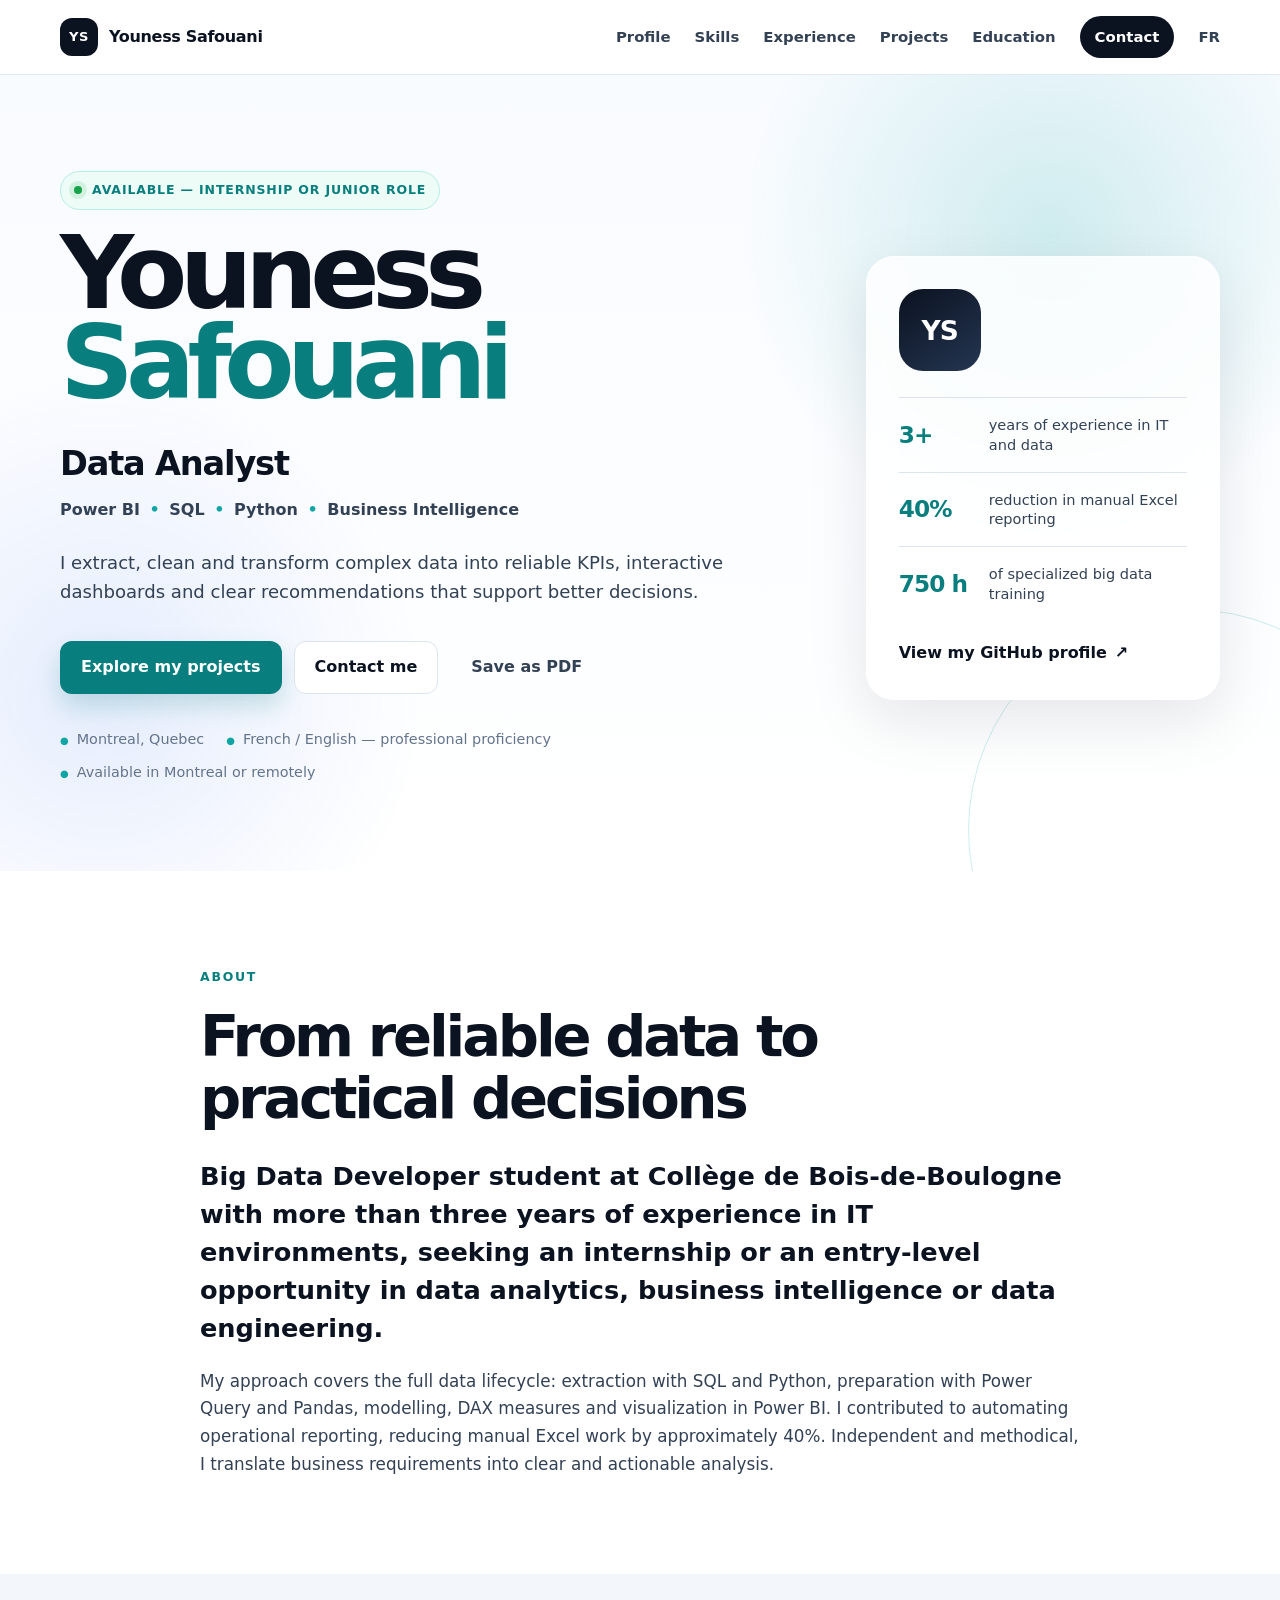
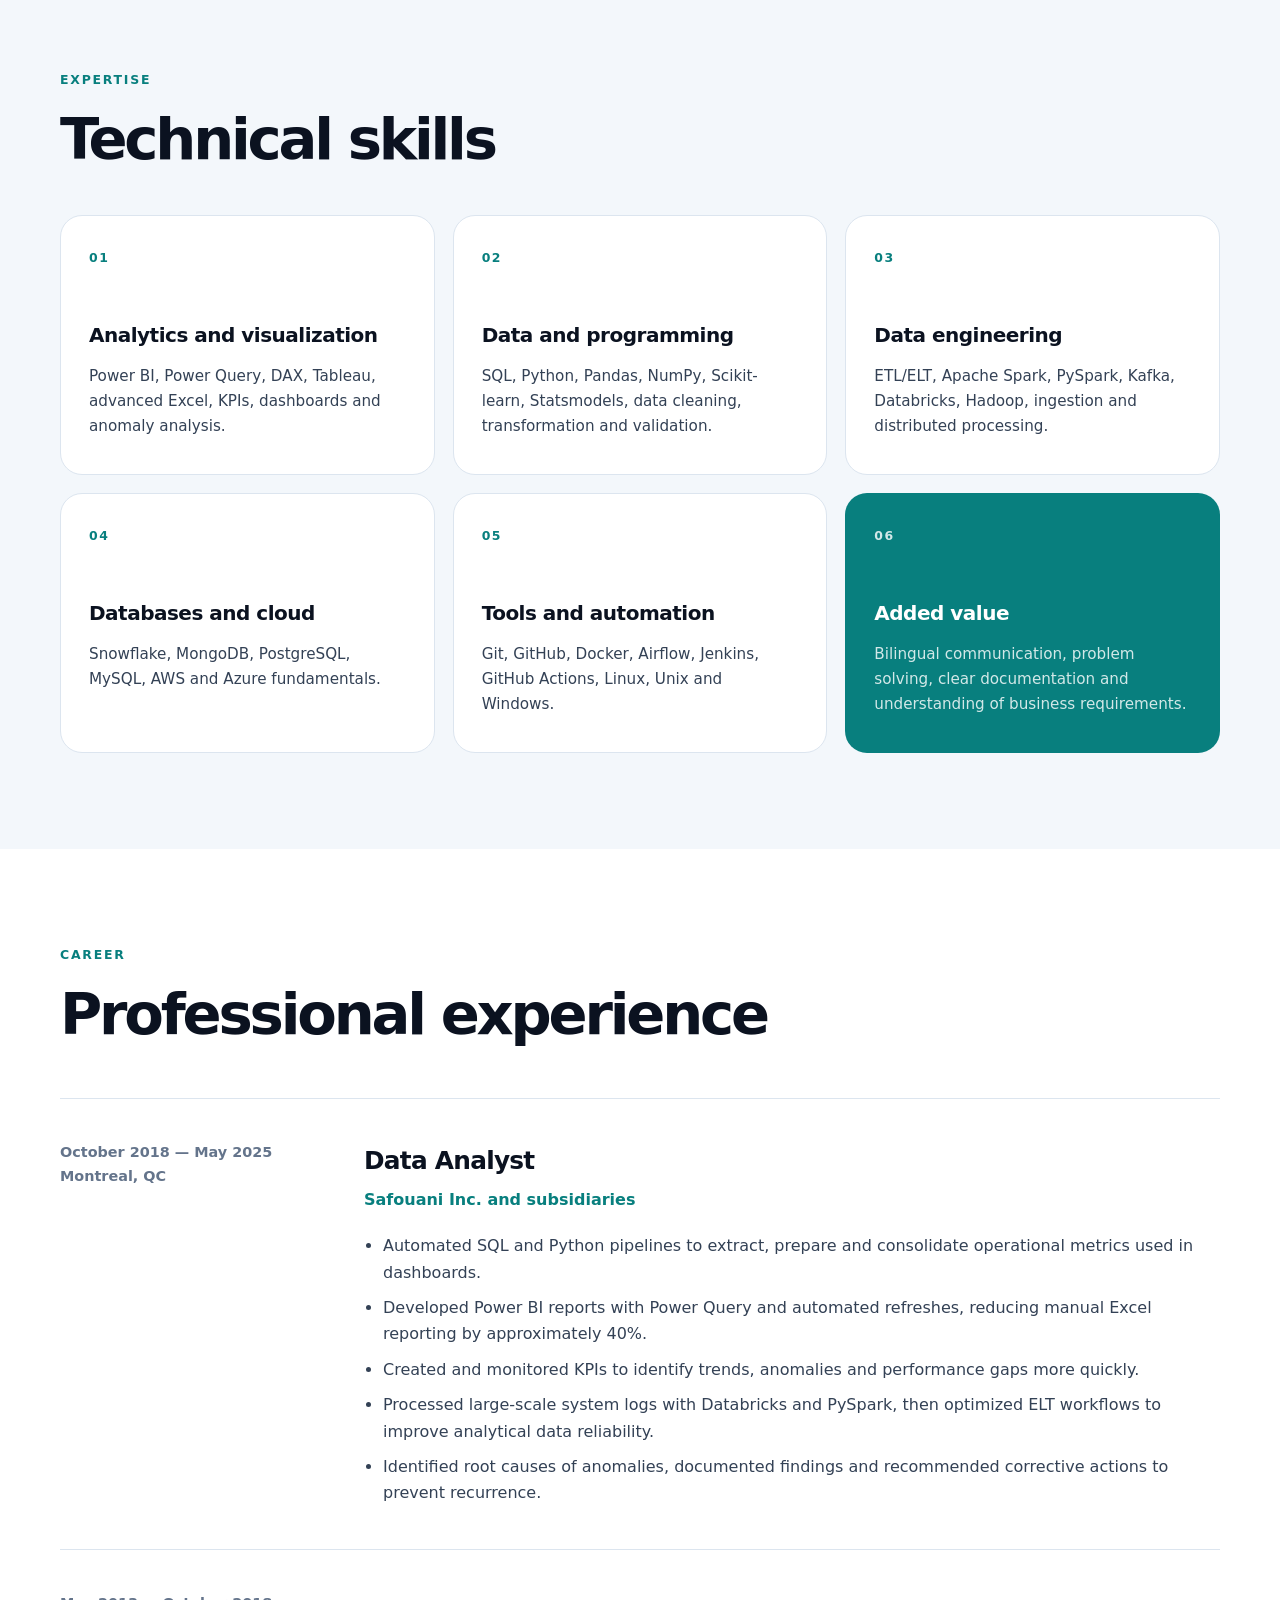
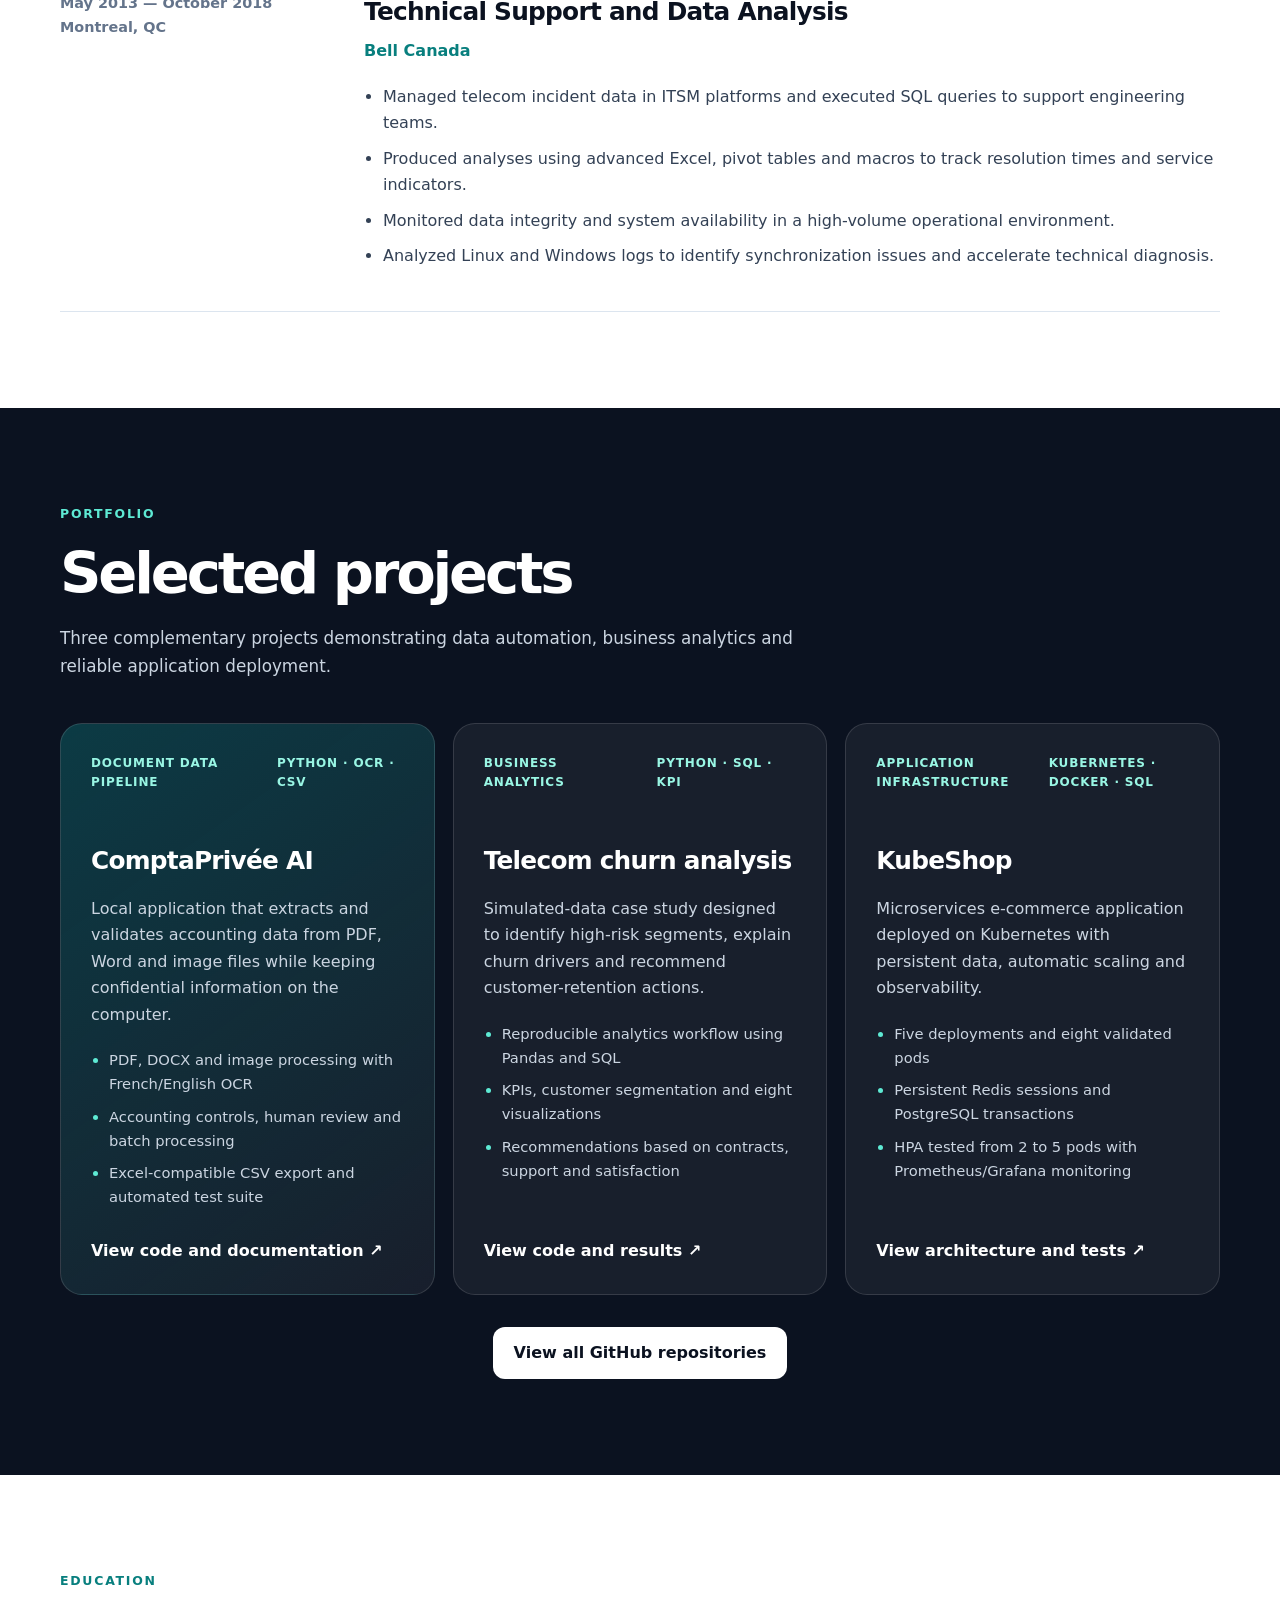
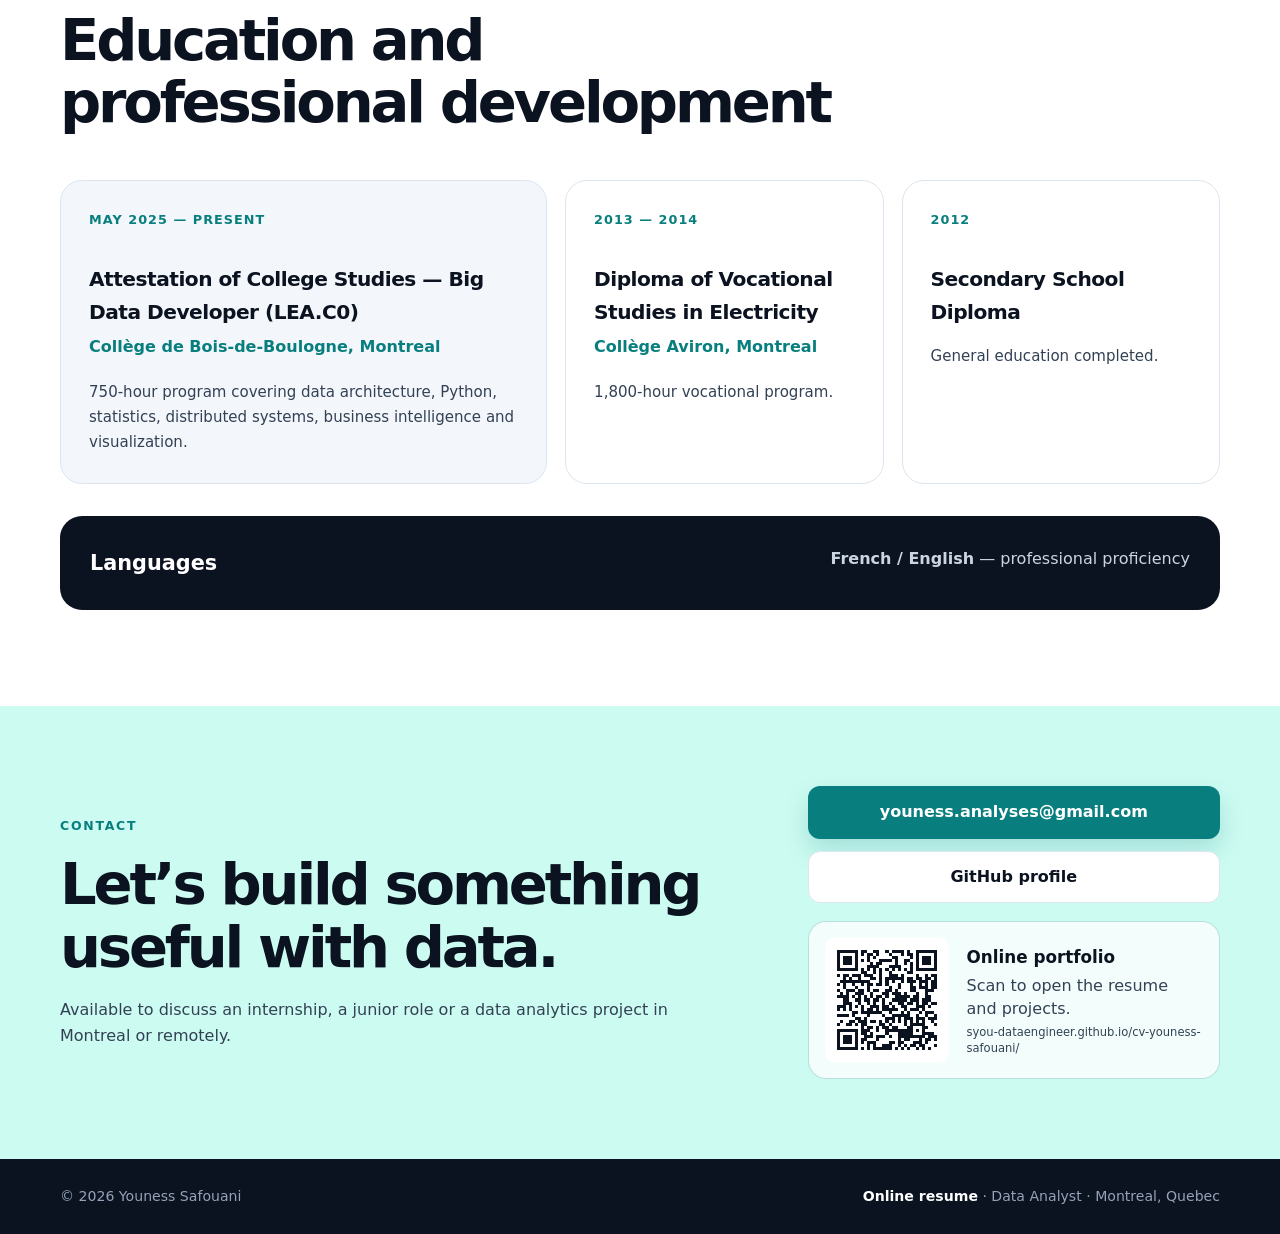
==== en.html @ f4737273 "Créer la version anglaise du CV" ====
<!doctype html>
<html lang="en-CA">
<head>
  <meta charset="utf-8">
  <meta name="viewport" content="width=device-width, initial-scale=1">
  <meta name="description" content="Professional resume of Youness Safouani, a Montreal-based data analyst specializing in Power BI, SQL, Python and data engineering.">
  <meta name="author" content="Youness Safouani">
  <meta name="theme-color" content="#0b1220">
  <meta property="og:title" content="Youness Safouani | Data Analyst">
  <meta property="og:description" content="Power BI, SQL, Python, data visualization and data engineering.">
  <meta property="og:type" content="website">
  <meta property="og:url" content="https://syou-dataengineer.github.io/cv-youness-safouani/en.html">
  <meta property="og:locale" content="en_CA">
  <meta property="og:locale:alternate" content="fr_CA">
  <link rel="canonical" href="https://syou-dataengineer.github.io/cv-youness-safouani/en.html">
  <link rel="alternate" hreflang="fr-CA" href="https://syou-dataengineer.github.io/cv-youness-safouani/">
  <link rel="alternate" hreflang="en-CA" href="https://syou-dataengineer.github.io/cv-youness-safouani/en.html">
  <link rel="alternate" hreflang="x-default" href="https://syou-dataengineer.github.io/cv-youness-safouani/">
  <link rel="icon" href="favicon.svg" type="image/svg+xml">
  <title>Youness Safouani | Data Analyst</title>
  <link rel="stylesheet" href="styles.css">
  <script type="application/ld+json">
  {
    "@context": "https://schema.org",
    "@type": "Person",
    "name": "Youness Safouani",
    "jobTitle": "Data Analyst",
    "email": "mailto:youness.analyses@gmail.com",
    "address": {
      "@type": "PostalAddress",
      "addressLocality": "Montreal",
      "addressRegion": "QC",
      "addressCountry": "CA"
    },
    "sameAs": ["https://github.com/SYou-dataengineer"]
  }
  </script>
</head>
<body>
  <a class="skip-link" href="#content">Skip to content</a>

  <header class="site-header">
    <nav class="nav container" aria-label="Main navigation">
      <a class="brand" href="#home" aria-label="Home">
        <span class="brand-mark">YS</span>
        <span>Youness Safouani</span>
      </a>
      <button class="menu-button" type="button" aria-expanded="false" aria-controls="menu">
        <span class="sr-only">Open menu</span>
        <span></span><span></span><span></span>
      </button>
      <div class="nav-links" id="menu">
        <a href="#profile">Profile</a>
        <a href="#skills">Skills</a>
        <a href="#experience">Experience</a>
        <a href="#projects">Projects</a>
        <a href="#education">Education</a>
        <a class="nav-cta" href="#contact">Contact</a>
        <a class="language-switch" href="index.html" lang="fr" hreflang="fr-CA" aria-label="Voir la version française">FR</a>
      </div>
    </nav>
  </header>

  <main id="content">
    <section class="hero" id="home">
      <div class="container hero-grid">
        <div class="hero-copy">
          <p class="eyebrow"><span class="status-dot"></span> Available — internship or junior role</p>
          <h1>Youness<br><span>Safouani</span></h1>
          <p class="hero-role">Data Analyst</p>
          <p class="hero-tools">Power BI <span>•</span> SQL <span>•</span> Python <span>•</span> Business Intelligence</p>
          <p class="hero-summary">
            I extract, clean and transform complex data into reliable KPIs,
            interactive dashboards and clear recommendations that support better decisions.
          </p>
          <div class="hero-actions">
            <a class="button button-primary" href="#projects">Explore my projects</a>
            <a class="button button-secondary" href="mailto:youness.analyses@gmail.com">Contact me</a>
            <button class="button button-ghost print-button" type="button">Save as PDF</button>
          </div>
          <div class="quick-info" aria-label="Key information">
            <span>Montreal, Quebec</span>
            <span>French / English — professional proficiency</span>
            <span>Available in Montreal or remotely</span>
          </div>
        </div>

        <aside class="hero-card" aria-label="Professional summary">
          <div class="initials" aria-hidden="true">YS</div>
          <div class="metric">
            <strong>3+</strong>
            <span>years of experience in IT and data</span>
          </div>
          <div class="metric">
            <strong>40%</strong>
            <span>reduction in manual Excel reporting</span>
          </div>
          <div class="metric">
            <strong>750 h</strong>
            <span>of specialized big data training</span>
          </div>
          <a class="github-link" href="https://github.com/SYou-dataengineer" target="_blank" rel="noopener">
            View my GitHub profile <span aria-hidden="true">↗</span>
          </a>
        </aside>
      </div>
    </section>

    <section class="section" id="profile">
      <div class="container narrow">
        <p class="section-kicker">About</p>
        <h2>From reliable data to practical decisions</h2>
        <p class="lead">
          Big Data Developer student at Collège de Bois-de-Boulogne with more than
          three years of experience in IT environments, seeking an internship or an
          entry-level opportunity in data analytics, business intelligence or data engineering.
        </p>
        <p>
          My approach covers the full data lifecycle: extraction with SQL and Python,
          preparation with Power Query and Pandas, modelling, DAX measures and visualization
          in Power BI. I contributed to automating operational reporting, reducing manual
          Excel work by approximately 40%. Independent and methodical, I translate business
          requirements into clear and actionable analysis.
        </p>
      </div>
    </section>

    <section class="section section-tinted" id="skills">
      <div class="container">
        <p class="section-kicker">Expertise</p>
        <h2>Technical skills</h2>
        <div class="skills-grid">
          <article class="skill-card">
            <span class="card-number">01</span>
            <h3>Analytics and visualization</h3>
            <p>Power BI, Power Query, DAX, Tableau, advanced Excel, KPIs, dashboards and anomaly analysis.</p>
          </article>
          <article class="skill-card">
            <span class="card-number">02</span>
            <h3>Data and programming</h3>
            <p>SQL, Python, Pandas, NumPy, Scikit-learn, Statsmodels, data cleaning, transformation and validation.</p>
          </article>
          <article class="skill-card">
            <span class="card-number">03</span>
            <h3>Data engineering</h3>
            <p>ETL/ELT, Apache Spark, PySpark, Kafka, Databricks, Hadoop, ingestion and distributed processing.</p>
          </article>
          <article class="skill-card">
            <span class="card-number">04</span>
            <h3>Databases and cloud</h3>
            <p>Snowflake, MongoDB, PostgreSQL, MySQL, AWS and Azure fundamentals.</p>
          </article>
          <article class="skill-card">
            <span class="card-number">05</span>
            <h3>Tools and automation</h3>
            <p>Git, GitHub, Docker, Airflow, Jenkins, GitHub Actions, Linux, Unix and Windows.</p>
          </article>
          <article class="skill-card accent-card">
            <span class="card-number">06</span>
            <h3>Added value</h3>
            <p>Bilingual communication, problem solving, clear documentation and understanding of business requirements.</p>
          </article>
        </div>
      </div>
    </section>

    <section class="section" id="experience">
      <div class="container">
        <p class="section-kicker">Career</p>
        <h2>Professional experience</h2>
        <div class="timeline">
          <article class="timeline-item">
            <div class="timeline-meta">
              <span>October 2018 — May 2025</span>
              <span>Montreal, QC</span>
            </div>
            <div class="timeline-content">
              <h3>Data Analyst</h3>
              <p class="organization">Safouani Inc. and subsidiaries</p>
              <ul>
                <li>Automated SQL and Python pipelines to extract, prepare and consolidate operational metrics used in dashboards.</li>
                <li>Developed Power BI reports with Power Query and automated refreshes, reducing manual Excel reporting by approximately 40%.</li>
                <li>Created and monitored KPIs to identify trends, anomalies and performance gaps more quickly.</li>
                <li>Processed large-scale system logs with Databricks and PySpark, then optimized ELT workflows to improve analytical data reliability.</li>
                <li>Identified root causes of anomalies, documented findings and recommended corrective actions to prevent recurrence.</li>
              </ul>
            </div>
          </article>

          <article class="timeline-item">
            <div class="timeline-meta">
              <span>May 2013 — October 2018</span>
              <span>Montreal, QC</span>
            </div>
            <div class="timeline-content">
              <h3>Technical Support and Data Analysis</h3>
              <p class="organization">Bell Canada</p>
              <ul>
                <li>Managed telecom incident data in ITSM platforms and executed SQL queries to support engineering teams.</li>
                <li>Produced analyses using advanced Excel, pivot tables and macros to track resolution times and service indicators.</li>
                <li>Monitored data integrity and system availability in a high-volume operational environment.</li>
                <li>Analyzed Linux and Windows logs to identify synchronization issues and accelerate technical diagnosis.</li>
              </ul>
            </div>
          </article>
        </div>
      </div>
    </section>

    <section class="section section-dark" id="projects">
      <div class="container">
        <p class="section-kicker">Portfolio</p>
        <h2>Selected projects</h2>
        <p class="section-intro">
          Three complementary projects demonstrating data automation,
          business analytics and reliable application deployment.
        </p>
        <div class="projects-grid">
          <article class="project-card featured">
            <div class="project-topline">
              <span>Document data pipeline</span>
              <span>Python · OCR · CSV</span>
            </div>
            <h3>ComptaPrivée AI</h3>
            <p>
              Local application that extracts and validates accounting data from
              PDF, Word and image files while keeping confidential information on the computer.
            </p>
            <ul class="project-highlights">
              <li>PDF, DOCX and image processing with French/English OCR</li>
              <li>Accounting controls, human review and batch processing</li>
              <li>Excel-compatible CSV export and automated test suite</li>
            </ul>
            <a href="https://github.com/SYou-dataengineer/comptaprivee-ai" target="_blank" rel="noopener"
               aria-label="View ComptaPrivée AI on GitHub">
              View code and documentation <span aria-hidden="true">↗</span>
            </a>
          </article>

          <article class="project-card">
            <div class="project-topline">
              <span>Business analytics</span>
              <span>Python · SQL · KPI</span>
            </div>
            <h3>Telecom churn analysis</h3>
            <p>
              Simulated-data case study designed to identify high-risk segments,
              explain churn drivers and recommend customer-retention actions.
            </p>
            <ul class="project-highlights">
              <li>Reproducible analytics workflow using Pandas and SQL</li>
              <li>KPIs, customer segmentation and eight visualizations</li>
              <li>Recommendations based on contracts, support and satisfaction</li>
            </ul>
            <a href="https://github.com/SYou-dataengineer/telecom-churn-analysis" target="_blank" rel="noopener"
               aria-label="View the telecom churn analysis on GitHub">
              View code and results <span aria-hidden="true">↗</span>
            </a>
          </article>

          <article class="project-card">
            <div class="project-topline">
              <span>Application infrastructure</span>
              <span>Kubernetes · Docker · SQL</span>
            </div>
            <h3>KubeShop</h3>
            <p>
              Microservices e-commerce application deployed on Kubernetes
              with persistent data, automatic scaling and observability.
            </p>
            <ul class="project-highlights">
              <li>Five deployments and eight validated pods</li>
              <li>Persistent Redis sessions and PostgreSQL transactions</li>
              <li>HPA tested from 2 to 5 pods with Prometheus/Grafana monitoring</li>
            </ul>
            <a href="https://github.com/SYou-dataengineer/kubeshop" target="_blank" rel="noopener"
               aria-label="View KubeShop on GitHub">
              View architecture and tests <span aria-hidden="true">↗</span>
            </a>
          </article>
        </div>
        <div class="section-action">
          <a class="button button-light" href="https://github.com/SYou-dataengineer?tab=repositories" target="_blank" rel="noopener">
            View all GitHub repositories
          </a>
        </div>
      </div>
    </section>

    <section class="section" id="education">
      <div class="container">
        <p class="section-kicker">Education</p>
        <h2>Education and professional development</h2>
        <div class="education-grid">
          <article class="education-card primary-education">
            <p class="education-date">May 2025 — Present</p>
            <h3>Attestation of College Studies — Big Data Developer (LEA.C0)</h3>
            <p class="organization">Collège de Bois-de-Boulogne, Montreal</p>
            <p>750-hour program covering data architecture, Python, statistics, distributed systems, business intelligence and visualization.</p>
          </article>
          <article class="education-card">
            <p class="education-date">2013 — 2014</p>
            <h3>Diploma of Vocational Studies in Electricity</h3>
            <p class="organization">Collège Aviron, Montreal</p>
            <p>1,800-hour vocational program.</p>
          </article>
          <article class="education-card">
            <p class="education-date">2012</p>
            <h3>Secondary School Diploma</h3>
            <p>General education completed.</p>
          </article>
        </div>

        <div class="languages">
          <h3>Languages</h3>
          <div>
            <span><strong>French / English</strong> — professional proficiency</span>
          </div>
        </div>
      </div>
    </section>

    <section class="contact-section" id="contact">
      <div class="container contact-inner">
        <div>
          <p class="section-kicker">Contact</p>
          <h2>Let’s build something useful with data.</h2>
          <p>Available to discuss an internship, a junior role or a data analytics project in Montreal or remotely.</p>
        </div>
        <div class="contact-panel">
          <div class="contact-actions">
            <a class="button button-primary" href="mailto:youness.analyses@gmail.com">youness.analyses@gmail.com</a>
            <a class="button button-secondary" href="https://github.com/SYou-dataengineer" target="_blank" rel="noopener">GitHub profile</a>
          </div>
          <a class="qr-card" href="https://syou-dataengineer.github.io/cv-youness-safouani/" aria-label="Open Youness Safouani’s online portfolio">
            <img class="qr-image" src="qr-portfolio.svg" alt="QR code linking to Youness Safouani’s online portfolio" width="124" height="124">
            <span class="qr-copy">
              <strong>Online portfolio</strong>
              <span>Scan to open the resume and projects.</span>
              <small>syou-dataengineer.github.io/cv-youness-safouani/</small>
            </span>
          </a>
        </div>
      </div>
    </section>
  </main>

  <footer>
    <div class="container footer-inner">
      <p>© <span id="year">2026</span> Youness Safouani</p>
      <p><a class="footer-link" href="https://syou-dataengineer.github.io/cv-youness-safouani/en.html">Online resume</a> · Data Analyst · Montreal, Quebec</p>
    </div>
  </footer>

  <script src="script.js"></script>
</body>
</html>
---- styles.css ----
:root {
  --ink: #0b1220;
  --ink-soft: #334155;
  --muted: #64748b;
  --line: #dce5ef;
  --paper: #ffffff;
  --surface: #f3f7fb;
  --accent: #0ea5a4;
  --accent-dark: #087f7e;
  --accent-soft: #ccfbf1;
  --blue: #2563eb;
  --radius: 22px;
  --shadow: 0 20px 60px rgba(15, 23, 42, .10);
  --container: 1160px;
}

* {
  box-sizing: border-box;
}

html {
  scroll-behavior: smooth;
  scroll-padding-top: 92px;
}

body {
  margin: 0;
  background: var(--paper);
  color: var(--ink);
  font-family: Inter, ui-sans-serif, system-ui, -apple-system, BlinkMacSystemFont, "Segoe UI", sans-serif;
  line-height: 1.65;
  -webkit-font-smoothing: antialiased;
}

a {
  color: inherit;
}

button,
a {
  -webkit-tap-highlight-color: transparent;
}

button {
  font: inherit;
}

.container {
  width: min(calc(100% - 40px), var(--container));
  margin-inline: auto;
}

.narrow {
  max-width: 880px;
}

.skip-link {
  position: fixed;
  z-index: 100;
  top: 10px;
  left: 10px;
  padding: 10px 16px;
  transform: translateY(-150%);
  border-radius: 8px;
  background: var(--ink);
  color: white;
}

.skip-link:focus {
  transform: translateY(0);
}

.sr-only {
  position: absolute;
  width: 1px;
  height: 1px;
  overflow: hidden;
  clip: rect(0, 0, 0, 0);
  white-space: nowrap;
}

.site-header {
  position: sticky;
  z-index: 50;
  top: 0;
  border-bottom: 1px solid rgba(220, 229, 239, .85);
  background: rgba(255, 255, 255, .92);
  backdrop-filter: blur(14px);
}

.nav {
  min-height: 74px;
  display: flex;
  align-items: center;
  justify-content: space-between;
  gap: 24px;
}

.brand {
  display: inline-flex;
  align-items: center;
  gap: 11px;
  color: var(--ink);
  font-weight: 800;
  text-decoration: none;
  letter-spacing: -.02em;
}

.brand-mark {
  display: grid;
  width: 38px;
  height: 38px;
  place-items: center;
  border-radius: 12px;
  background: var(--ink);
  color: white;
  font-size: .82rem;
  letter-spacing: .04em;
}

.nav-links {
  display: flex;
  align-items: center;
  gap: 24px;
}

.nav-links a {
  color: var(--ink-soft);
  font-size: .93rem;
  font-weight: 650;
  text-decoration: none;
}

.nav-links a:hover,
.nav-links a:focus-visible {
  color: var(--accent-dark);
}

.nav-links .nav-cta {
  padding: 9px 15px;
  border-radius: 999px;
  background: var(--ink);
  color: white;
}

.menu-button {
  display: none;
  width: 44px;
  height: 44px;
  padding: 9px;
  border: 0;
  border-radius: 10px;
  background: var(--surface);
}

.menu-button span:not(.sr-only) {
  display: block;
  width: 22px;
  height: 2px;
  margin: 5px auto;
  background: var(--ink);
}

.hero {
  position: relative;
  overflow: hidden;
  padding: 96px 0 86px;
  background:
    radial-gradient(circle at 82% 20%, rgba(14, 165, 164, .18), transparent 25%),
    radial-gradient(circle at 8% 78%, rgba(37, 99, 235, .11), transparent 24%),
    linear-gradient(180deg, #f8fbff 0%, #ffffff 100%);
}

.hero::after {
  position: absolute;
  right: -130px;
  bottom: -180px;
  width: 440px;
  height: 440px;
  border: 1px solid rgba(14, 165, 164, .2);
  border-radius: 50%;
  content: "";
}

.hero-grid {
  position: relative;
  z-index: 1;
  display: grid;
  grid-template-columns: minmax(0, 1.35fr) minmax(300px, .65fr);
  align-items: center;
  gap: 70px;
}

.eyebrow,
.section-kicker {
  margin: 0 0 18px;
  color: var(--accent-dark);
  font-size: .78rem;
  font-weight: 850;
  letter-spacing: .14em;
  text-transform: uppercase;
}

.eyebrow {
  display: inline-flex;
  align-items: center;
  gap: 10px;
  padding: 8px 13px;
  border: 1px solid #b7eee4;
  border-radius: 999px;
  background: rgba(236, 253, 245, .86);
  letter-spacing: .07em;
}

.status-dot {
  width: 8px;
  height: 8px;
  border-radius: 50%;
  background: #16a34a;
  box-shadow: 0 0 0 5px rgba(22, 163, 74, .12);
}

h1,
h2,
h3,
p {
  overflow-wrap: break-word;
}

h1 {
  max-width: 760px;
  margin: 0;
  font-size: clamp(3.4rem, 8vw, 6.8rem);
  line-height: .88;
  letter-spacing: -.075em;
}

h1 span {
  color: var(--accent-dark);
}

.hero-role {
  margin: 28px 0 0;
  color: var(--ink);
  font-size: clamp(1.5rem, 3vw, 2.1rem);
  font-weight: 780;
  letter-spacing: -.035em;
}

.hero-tools {
  margin: 6px 0 0;
  color: var(--ink-soft);
  font-size: 1rem;
  font-weight: 700;
}

.hero-tools span {
  margin-inline: 4px;
  color: var(--accent);
}

.hero-summary {
  max-width: 720px;
  margin: 24px 0 0;
  color: var(--ink-soft);
  font-size: 1.13rem;
}

.hero-actions {
  display: flex;
  flex-wrap: wrap;
  gap: 12px;
  margin-top: 34px;
}

.button {
  display: inline-flex;
  min-height: 48px;
  align-items: center;
  justify-content: center;
  padding: 12px 20px;
  border: 1px solid transparent;
  border-radius: 12px;
  cursor: pointer;
  font-weight: 780;
  text-decoration: none;
  transition: transform .2s ease, box-shadow .2s ease, background .2s ease;
}

.button:hover {
  transform: translateY(-2px);
}

.button:focus-visible,
a:focus-visible,
button:focus-visible {
  outline: 3px solid rgba(37, 99, 235, .35);
  outline-offset: 3px;
}

.button-primary {
  background: var(--accent-dark);
  color: white;
  box-shadow: 0 12px 25px rgba(8, 127, 126, .2);
}

.button-primary:hover {
  background: #076f6e;
}

.button-secondary {
  border-color: var(--line);
  background: white;
  color: var(--ink);
}

.button-ghost {
  border-color: transparent;
  background: transparent;
  color: var(--ink-soft);
}

.quick-info {
  display: flex;
  flex-wrap: wrap;
  gap: 10px 22px;
  margin-top: 34px;
  color: var(--muted);
  font-size: .9rem;
}

.quick-info span::before {
  margin-right: 8px;
  color: var(--accent);
  content: "●";
  font-size: .62rem;
}

.hero-card {
  position: relative;
  padding: 32px;
  border: 1px solid rgba(255, 255, 255, .8);
  border-radius: 28px;
  background: rgba(255, 255, 255, .82);
  box-shadow: var(--shadow);
  backdrop-filter: blur(14px);
}

.initials {
  display: grid;
  width: 82px;
  height: 82px;
  margin-bottom: 26px;
  place-items: center;
  border-radius: 24px;
  background: linear-gradient(145deg, var(--ink), #243652);
  color: white;
  font-size: 1.65rem;
  font-weight: 850;
  letter-spacing: -.03em;
}

.metric {
  display: grid;
  grid-template-columns: 76px 1fr;
  align-items: center;
  gap: 14px;
  padding: 17px 0;
  border-top: 1px solid var(--line);
}

.metric strong {
  color: var(--accent-dark);
  font-size: 1.45rem;
  letter-spacing: -.04em;
}

.metric span {
  color: var(--ink-soft);
  font-size: .91rem;
  line-height: 1.35;
}

.github-link {
  display: inline-flex;
  align-items: center;
  gap: 8px;
  margin-top: 20px;
  color: var(--ink);
  font-weight: 800;
  text-decoration: none;
}

.github-link:hover {
  color: var(--accent-dark);
}

.section {
  padding: 96px 0;
}

.section-tinted {
  background: var(--surface);
}

.section-dark {
  background: var(--ink);
  color: white;
}

.section h2,
.contact-section h2 {
  max-width: 800px;
  margin: 0 0 28px;
  font-size: clamp(2rem, 5vw, 3.6rem);
  line-height: 1.08;
  letter-spacing: -.055em;
}

.lead {
  margin: 0 0 20px;
  color: var(--ink);
  font-size: clamp(1.2rem, 2.5vw, 1.6rem);
  font-weight: 640;
  line-height: 1.48;
}

.narrow > p:last-child {
  margin-bottom: 0;
  color: var(--ink-soft);
  font-size: 1.05rem;
}

.skills-grid {
  display: grid;
  grid-template-columns: repeat(3, 1fr);
  gap: 18px;
  margin-top: 44px;
}

.skill-card {
  min-height: 260px;
  padding: 28px;
  border: 1px solid var(--line);
  border-radius: var(--radius);
  background: white;
}

.card-number {
  color: var(--accent-dark);
  font-size: .78rem;
  font-weight: 850;
  letter-spacing: .12em;
}

.skill-card h3 {
  margin: 48px 0 12px;
  font-size: 1.25rem;
  letter-spacing: -.025em;
}

.skill-card p {
  margin: 0;
  color: var(--ink-soft);
  font-size: .95rem;
}

.accent-card {
  border-color: transparent;
  background: var(--accent-dark);
  color: white;
}

.accent-card .card-number,
.accent-card p {
  color: rgba(255, 255, 255, .82);
}

.timeline {
  margin-top: 52px;
  border-top: 1px solid var(--line);
}

.timeline-item {
  display: grid;
  grid-template-columns: 250px 1fr;
  gap: 54px;
  padding: 42px 0;
  border-bottom: 1px solid var(--line);
}

.timeline-meta {
  display: flex;
  flex-direction: column;
  color: var(--muted);
  font-size: .9rem;
  font-weight: 650;
}

.timeline-content h3 {
  margin: 0;
  font-size: 1.55rem;
  letter-spacing: -.03em;
}

.organization {
  margin: 5px 0 20px;
  color: var(--accent-dark);
  font-weight: 750;
}

.timeline-content ul {
  margin: 0;
  padding-left: 19px;
  color: var(--ink-soft);
}

.timeline-content li + li {
  margin-top: 9px;
}

.section-dark .section-kicker {
  color: #5eead4;
}

.section-dark h2 {
  color: white;
}

.section-dark .section-intro {
  max-width: 760px;
  margin: -8px 0 0;
  color: #cbd5e1;
  font-size: 1.05rem;
}

.projects-grid {
  display: grid;
  grid-template-columns: repeat(3, minmax(0, 1fr));
  gap: 18px;
  margin-top: 42px;
}

.project-card {
  display: flex;
  min-height: 430px;
  flex-direction: column;
  padding: 30px;
  border: 1px solid rgba(255, 255, 255, .13);
  border-radius: var(--radius);
  background: rgba(255, 255, 255, .055);
}

.project-card.featured {
  background: linear-gradient(145deg, rgba(14, 165, 164, .28), rgba(255, 255, 255, .055));
}

.project-topline {
  display: flex;
  justify-content: space-between;
  gap: 20px;
  color: #99f6e4;
  font-size: .75rem;
  font-weight: 800;
  letter-spacing: .07em;
  text-transform: uppercase;
}

.project-card h3 {
  margin: 48px 0 14px;
  color: white;
  font-size: 1.55rem;
  letter-spacing: -.03em;
}

.project-card p {
  margin: 0 0 20px;
  color: #cbd5e1;
}

.project-highlights {
  margin: 0 0 28px;
  padding-left: 18px;
  color: #cbd5e1;
  font-size: .92rem;
}

.project-highlights li + li {
  margin-top: 8px;
}

.project-highlights li::marker {
  color: #5eead4;
}

.project-card a {
  margin-top: auto;
  color: white;
  font-weight: 800;
  text-decoration: none;
}

.project-card a:hover {
  color: #5eead4;
}

.section-action {
  margin-top: 32px;
  text-align: center;
}

.button-light {
  background: white;
  color: var(--ink);
}

.education-grid {
  display: grid;
  grid-template-columns: 1.3fr .85fr .85fr;
  gap: 18px;
  margin-top: 46px;
}

.education-card {
  padding: 28px;
  border: 1px solid var(--line);
  border-radius: var(--radius);
  background: white;
}

.primary-education {
  background: var(--surface);
}

.education-date {
  margin: 0 0 32px;
  color: var(--accent-dark);
  font-size: .8rem;
  font-weight: 850;
  letter-spacing: .08em;
  text-transform: uppercase;
}

.education-card h3 {
  margin: 0;
  font-size: 1.26rem;
  letter-spacing: -.025em;
}

.education-card p:last-child {
  margin-bottom: 0;
  color: var(--ink-soft);
  font-size: .94rem;
}

.languages {
  display: flex;
  align-items: flex-start;
  justify-content: space-between;
  gap: 40px;
  margin-top: 32px;
  padding: 30px;
  border-radius: var(--radius);
  background: var(--ink);
  color: white;
}

.languages h3 {
  margin: 0;
  font-size: 1.3rem;
}

.languages div {
  display: flex;
  flex-wrap: wrap;
  gap: 18px 38px;
  color: #cbd5e1;
}

.contact-section {
  padding: 80px 0;
  background: var(--accent-soft);
}

.contact-inner {
  display: grid;
  grid-template-columns: 1.25fr .75fr;
  align-items: center;
  gap: 60px;
}

.contact-inner h2 {
  margin-bottom: 18px;
}

.contact-inner p:last-child {
  max-width: 680px;
  margin-bottom: 0;
  color: var(--ink-soft);
}

.contact-panel {
  display: flex;
  flex-direction: column;
  gap: 18px;
}

.contact-actions {
  display: flex;
  flex-direction: column;
  gap: 12px;
}

.qr-card {
  display: grid;
  grid-template-columns: 124px 1fr;
  align-items: center;
  gap: 18px;
  padding: 16px;
  border: 1px solid rgba(8, 127, 126, .24);
  border-radius: 18px;
  background: rgba(255, 255, 255, .76);
  color: var(--ink);
  text-decoration: none;
  transition: transform .2s ease, box-shadow .2s ease;
}

.qr-card:hover {
  transform: translateY(-2px);
  box-shadow: 0 14px 30px rgba(15, 23, 42, .10);
}

.qr-image {
  display: block;
  width: 124px;
  height: 124px;
  border-radius: 10px;
  background: white;
}

.qr-copy {
  display: flex;
  min-width: 0;
  flex-direction: column;
  gap: 4px;
}

.qr-copy strong {
  font-size: 1.05rem;
}

.qr-copy span,
.qr-copy small {
  color: var(--ink-soft);
  line-height: 1.4;
}

.qr-copy small {
  overflow-wrap: anywhere;
  font-size: .72rem;
}

footer {
  padding: 26px 0;
  background: var(--ink);
  color: #94a3b8;
}

.footer-inner {
  display: flex;
  justify-content: space-between;
  gap: 20px;
  font-size: .88rem;
}

.footer-inner p {
  margin: 0;
}

.footer-link {
  color: white;
  font-weight: 750;
  text-decoration: none;
}

.footer-link:hover {
  color: #5eead4;
}

@media (max-width: 900px) {
  .menu-button {
    display: block;
  }

  .nav-links {
    position: absolute;
    top: 74px;
    right: 20px;
    left: 20px;
    display: none;
    flex-direction: column;
    align-items: stretch;
    gap: 4px;
    padding: 16px;
    border: 1px solid var(--line);
    border-radius: 16px;
    background: white;
    box-shadow: var(--shadow);
  }

  .nav-links.open {
    display: flex;
  }

  .nav-links a {
    padding: 11px 12px;
  }

  .nav-links .nav-cta {
    text-align: center;
  }

  .hero-grid,
  .contact-inner {
    grid-template-columns: 1fr;
  }

  .hero-grid {
    gap: 46px;
  }

  .skills-grid {
    grid-template-columns: repeat(2, 1fr);
  }

  .projects-grid {
    grid-template-columns: 1fr;
  }

  .education-grid {
    grid-template-columns: 1fr 1fr;
  }

  .primary-education {
    grid-column: 1 / -1;
  }
}

@media (max-width: 650px) {
  .container {
    width: min(calc(100% - 28px), var(--container));
  }

  .brand span:last-child {
    display: none;
  }

  .hero {
    padding: 66px 0 60px;
  }

  h1 {
    font-size: clamp(3.2rem, 19vw, 5rem);
  }

  .hero-tools span {
    margin-inline: 2px;
  }

  .hero-card {
    padding: 24px;
  }

  .section {
    padding: 72px 0;
  }

  .skills-grid,
  .projects-grid,
  .education-grid {
    grid-template-columns: 1fr;
  }

  .primary-education {
    grid-column: auto;
  }

  .skill-card {
    min-height: 230px;
  }

  .timeline-item {
    grid-template-columns: 1fr;
    gap: 18px;
    padding: 34px 0;
  }

  .timeline-meta {
    flex-direction: row;
    flex-wrap: wrap;
    gap: 8px 18px;
  }

  .project-card {
    min-height: 320px;
    padding: 24px;
  }

  .project-card h3 {
    margin-top: 48px;
  }

  .project-topline {
    flex-direction: column;
    gap: 4px;
  }

  .languages,
  .footer-inner {
    flex-direction: column;
  }

  .languages div {
    flex-direction: column;
    gap: 10px;
  }

  .qr-card {
    grid-template-columns: 96px 1fr;
  }

  .qr-image {
    width: 96px;
    height: 96px;
  }

  .contact-section {
    padding: 64px 0;
  }
}

@media (prefers-reduced-motion: reduce) {
  html {
    scroll-behavior: auto;
  }

  *,
  *::before,
  *::after {
    transition-duration: .01ms !important;
  }
}

@media print {
  .site-header,
  .hero-actions,
  .section-action,
  .contact-actions,
  footer {
    display: none !important;
  }

  body {
    color: #000;
    font-size: 10.5pt;
  }

  .hero,
  .section,
  .section-dark,
  .contact-section {
    padding: 24px 0;
    background: white !important;
    color: #000 !important;
  }

  .hero-grid,
  .skills-grid,
  .projects-grid,
  .education-grid {
    display: block;
  }

  .hero-card {
    margin-top: 20px;
    box-shadow: none;
  }

  h1 {
    font-size: 42pt;
  }

  .skill-card,
  .project-card,
  .education-card {
    min-height: 0;
    margin-bottom: 12px;
    break-inside: avoid;
    border: 1px solid #bbb;
    background: white !important;
    color: #000 !important;
  }

  .project-card h3,
  .project-card p,
  .project-card a,
  .section-dark h2 {
    color: #000;
  }

  .timeline-item,
  .qr-card {
    break-inside: avoid;
  }

  .contact-section {
    padding: 24px 0;
    border-top: 1px solid #bbb;
  }

  .contact-inner {
    grid-template-columns: 1fr auto;
    gap: 24px;
  }

  .qr-card {
    grid-template-columns: 86px 190px;
    box-shadow: none;
  }

  .qr-image {
    width: 86px;
    height: 86px;
  }
}
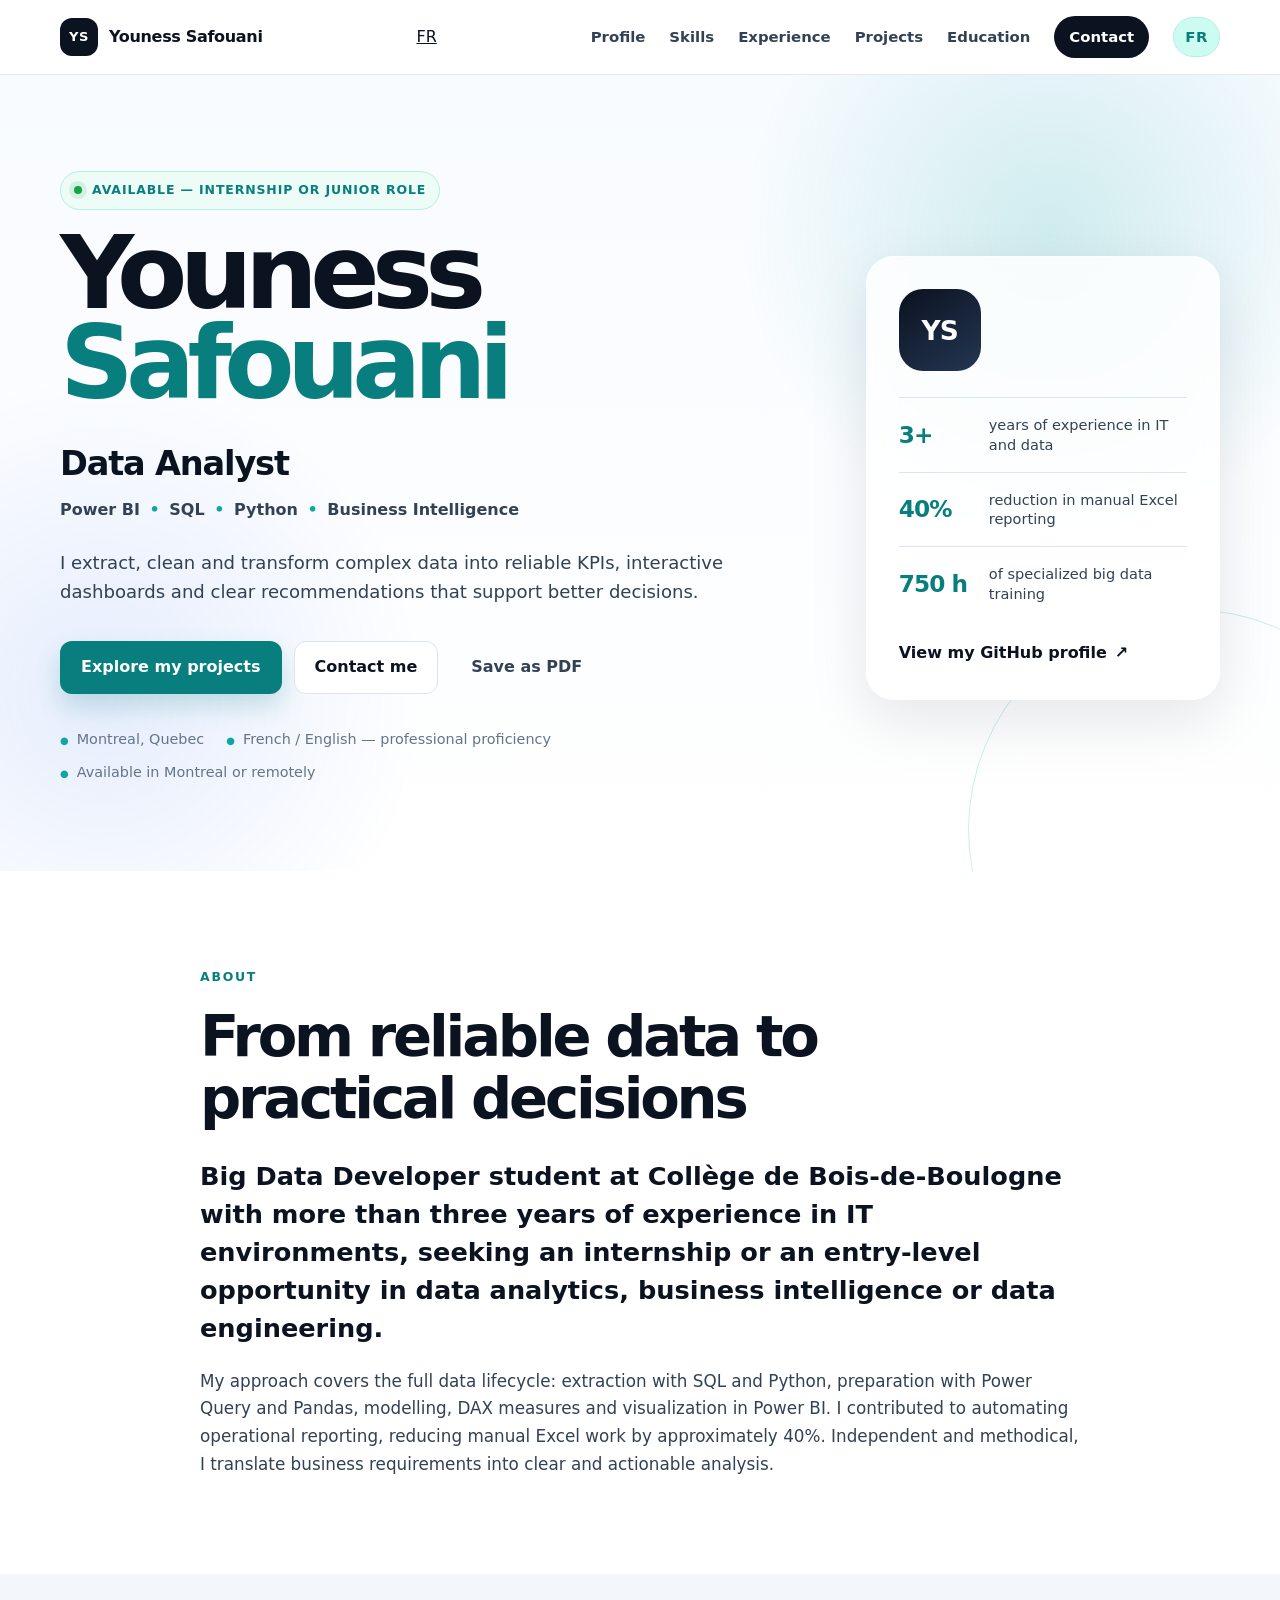
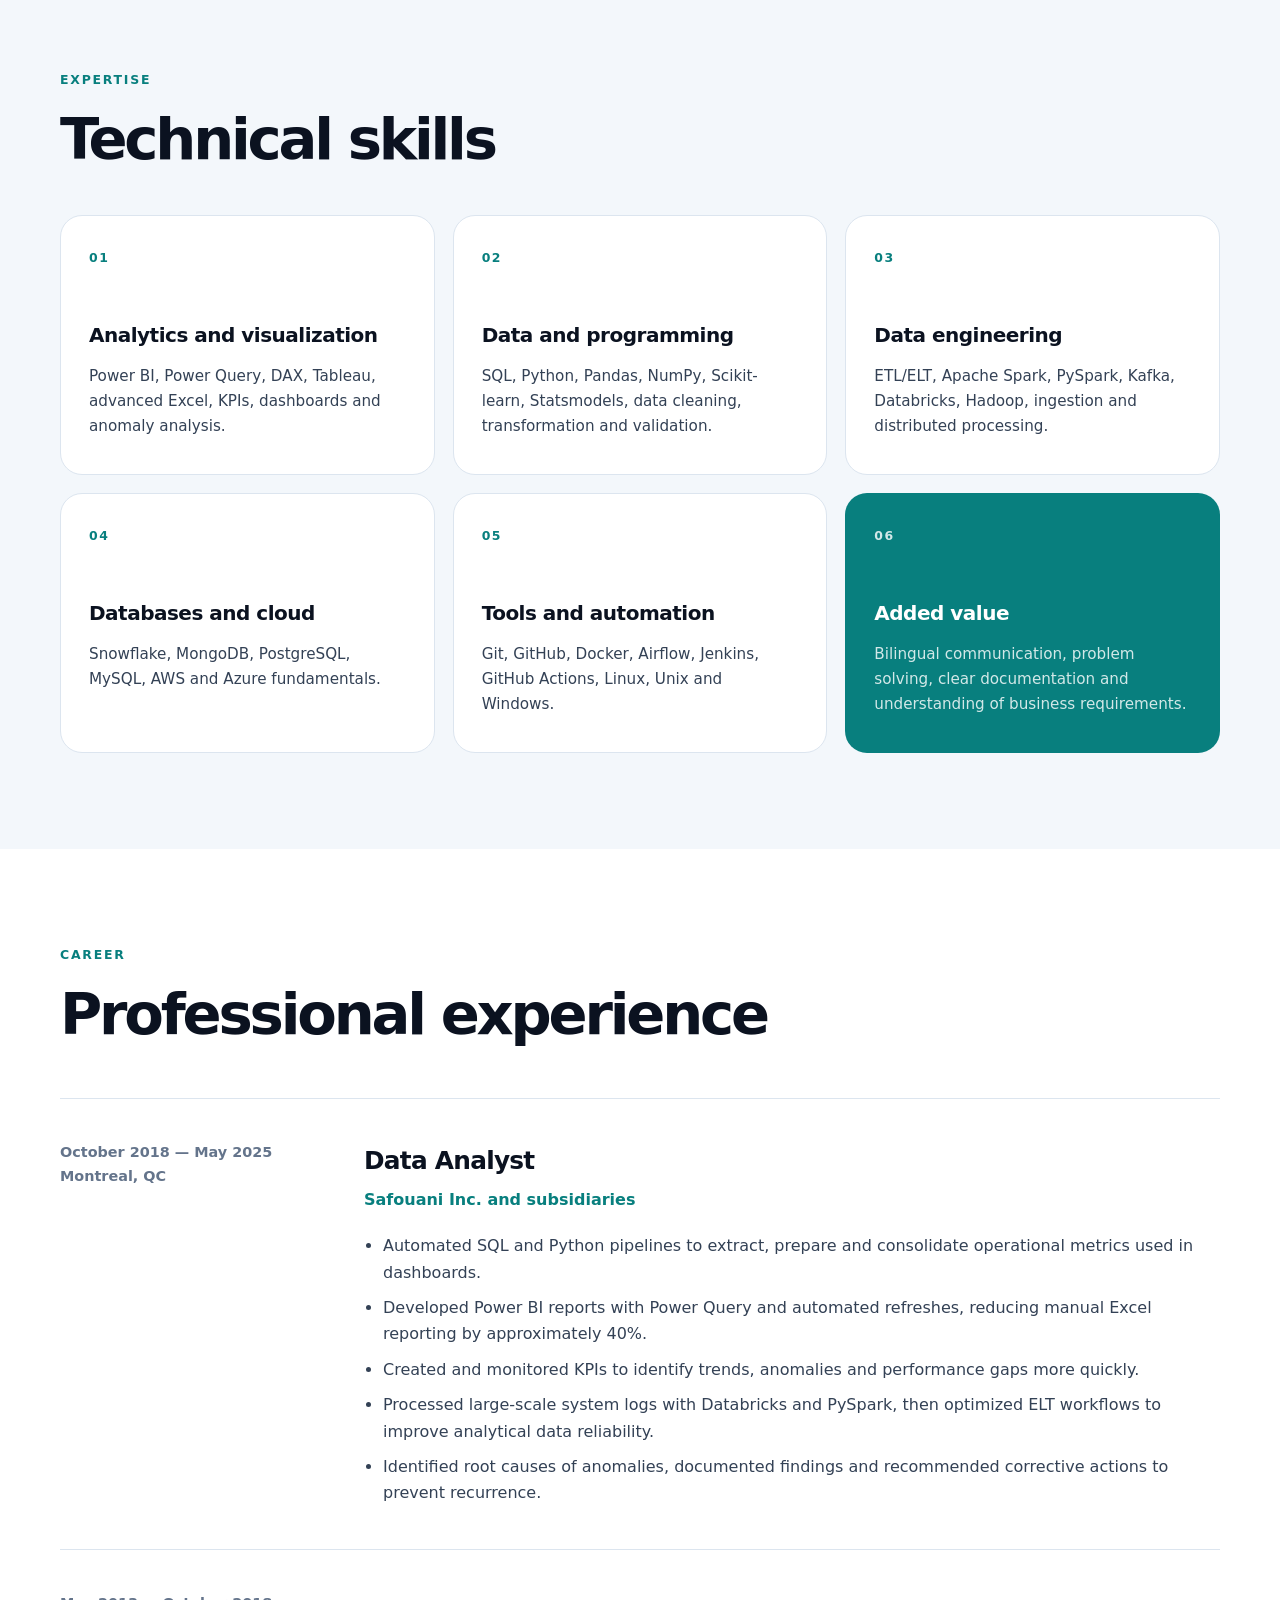
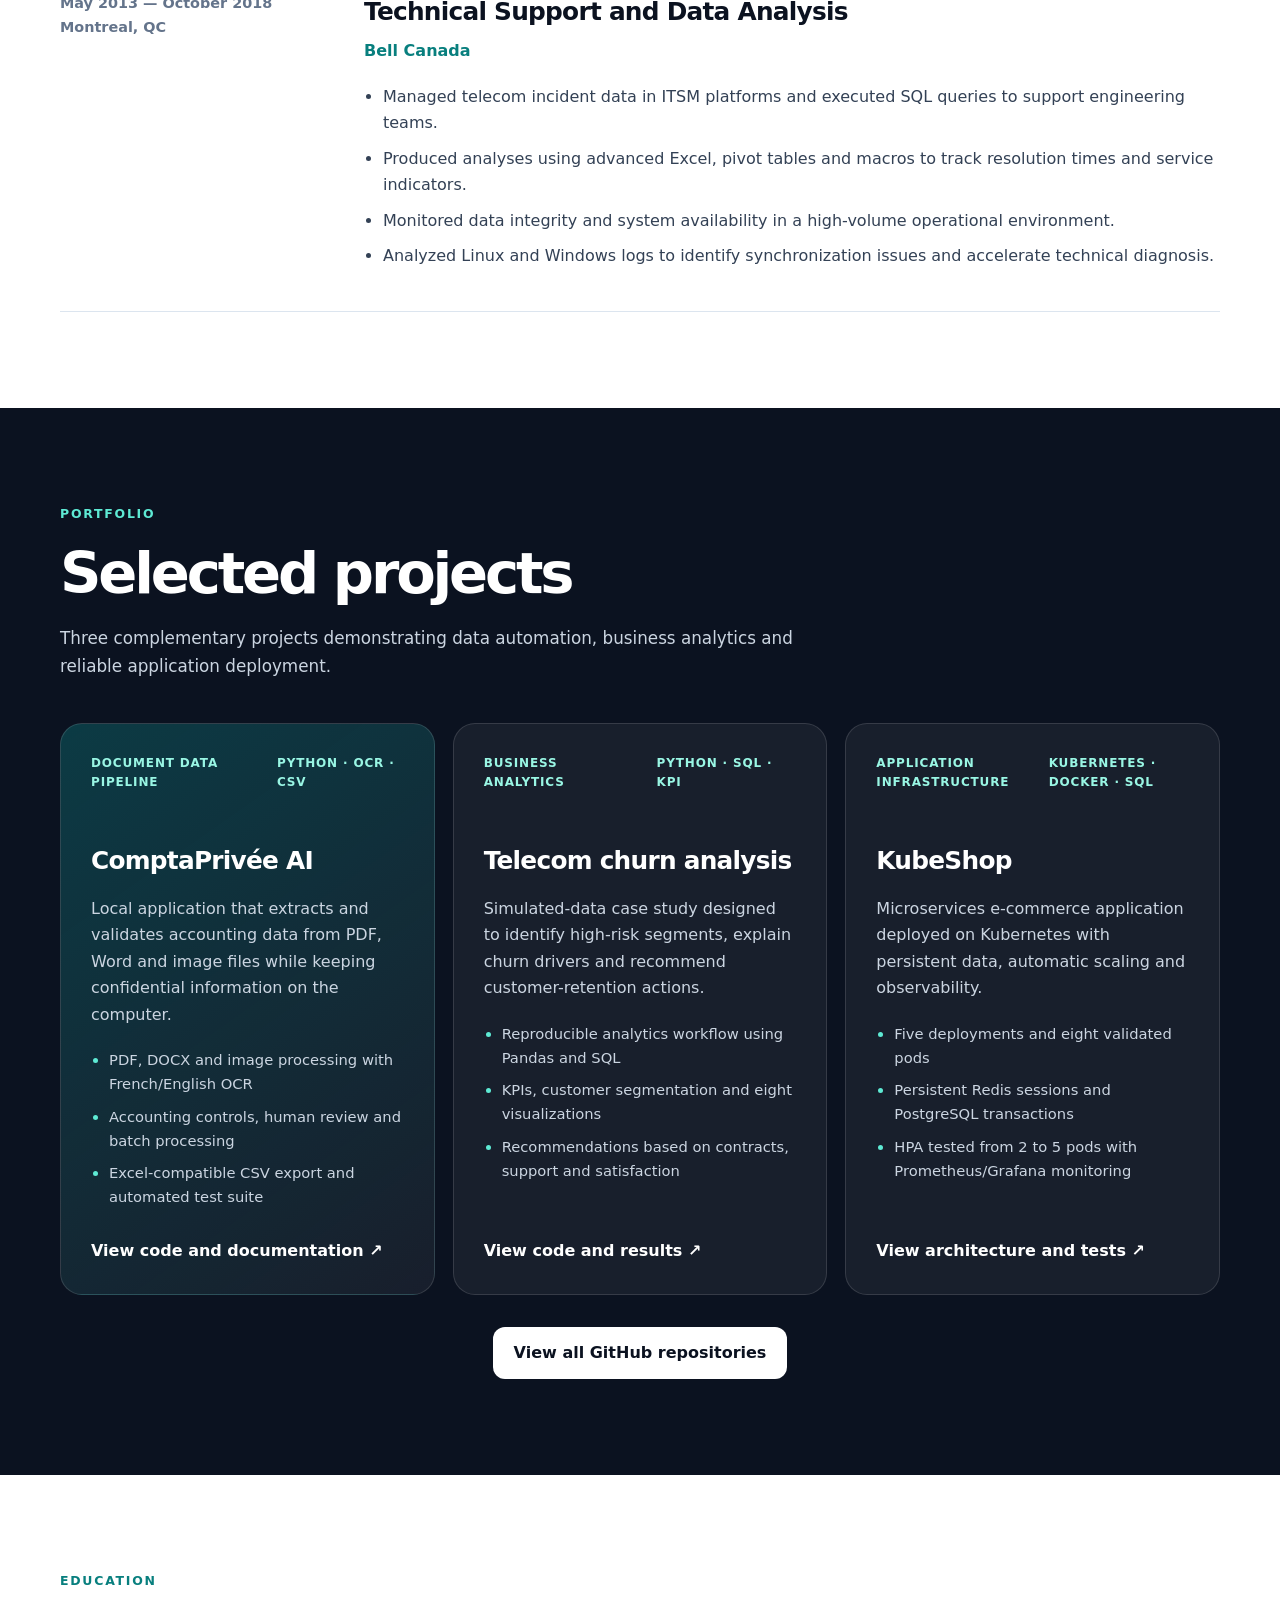
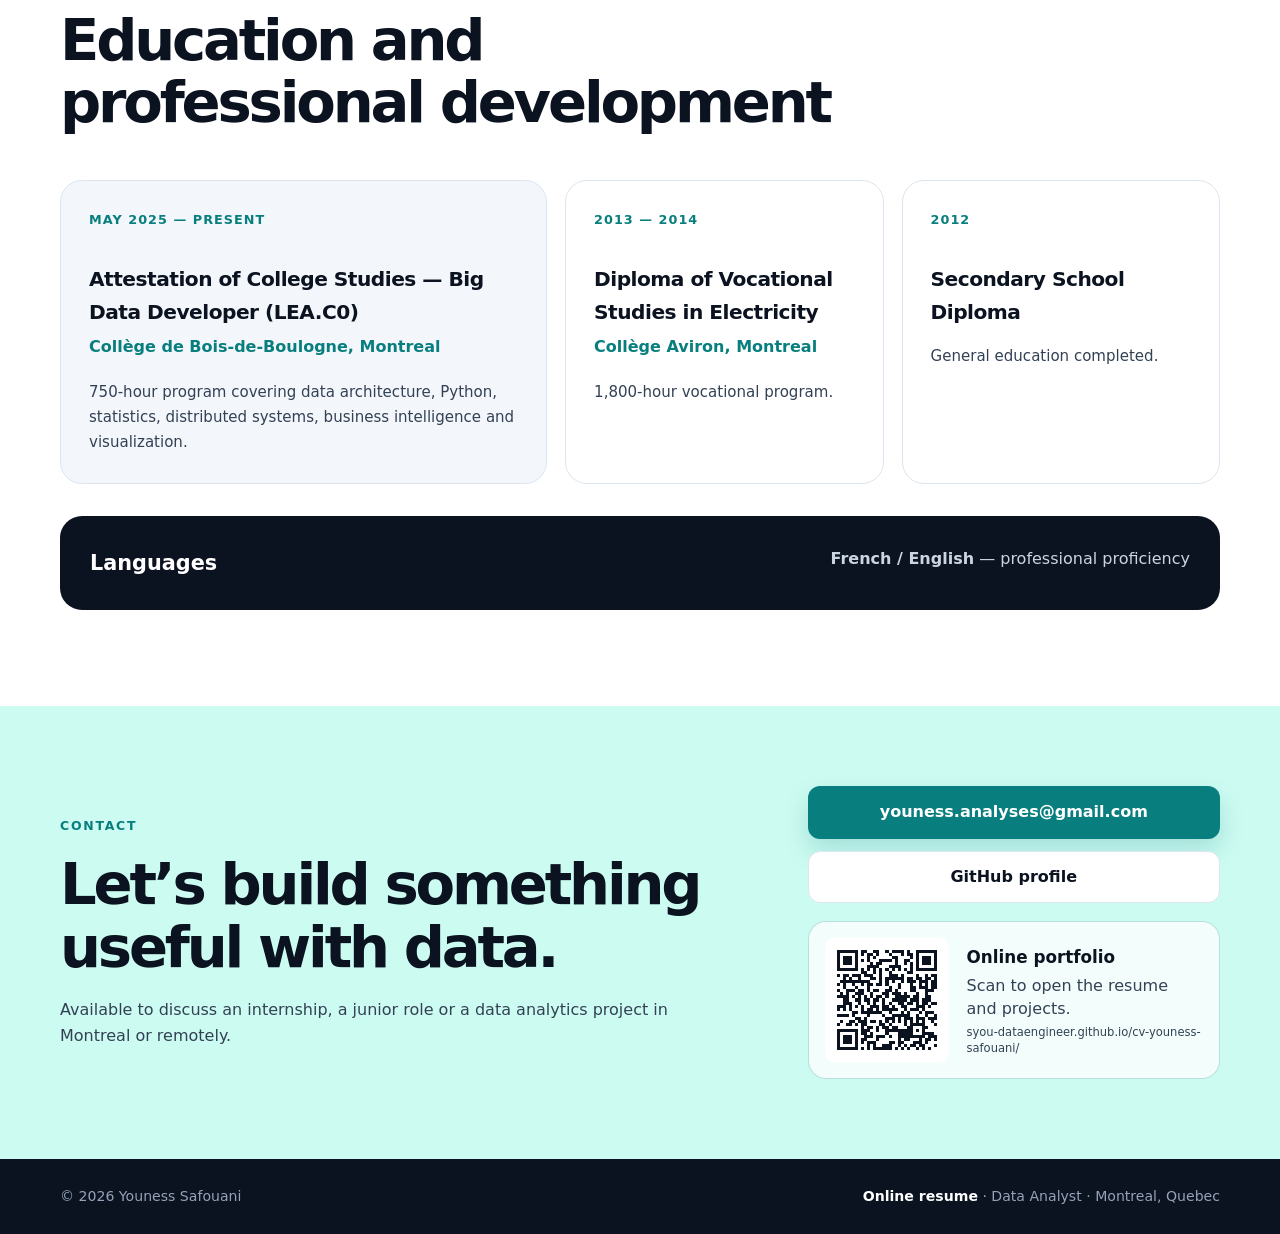
==== commit 7a840388: "Show the FR button in the mobile header" ====
--- a/en.html
+++ b/en.html
@@ -45,10 +45,13 @@
         <span class="brand-mark">YS</span>
         <span>Youness Safouani</span>
       </a>
-      <button class="menu-button" type="button" aria-expanded="false" aria-controls="menu">
-        <span class="sr-only">Open menu</span>
-        <span></span><span></span><span></span>
-      </button>
+      <div class="mobile-actions" aria-label="Language and menu">
+        <a class="language-switch language-switch-mobile" href="index.html" lang="fr" hreflang="fr-CA" aria-label="Voir la version française">FR</a>
+        <button class="menu-button" type="button" aria-expanded="false" aria-controls="menu">
+          <span class="sr-only">Open menu</span>
+          <span></span><span></span><span></span>
+        </button>
+      </div>
       <div class="nav-links" id="menu">
         <a href="#profile">Profile</a>
         <a href="#skills">Skills</a>
--- a/styles.css
+++ b/styles.css
@@ -143,6 +143,25 @@
   color: white;
 }
 
+.nav-links .language-switch {
+  min-width: 42px;
+  padding: 7px 11px;
+  border: 1px solid #b7eee4;
+  border-radius: 999px;
+  background: var(--accent-soft);
+  color: var(--accent-dark);
+  text-align: center;
+  font-weight: 850;
+  letter-spacing: .04em;
+}
+
+.nav-links .language-switch:hover,
+.nav-links .language-switch:focus-visible {
+  border-color: var(--accent);
+  background: white;
+  color: var(--accent-dark);
+}
+
 .menu-button {
   display: none;
   width: 44px;
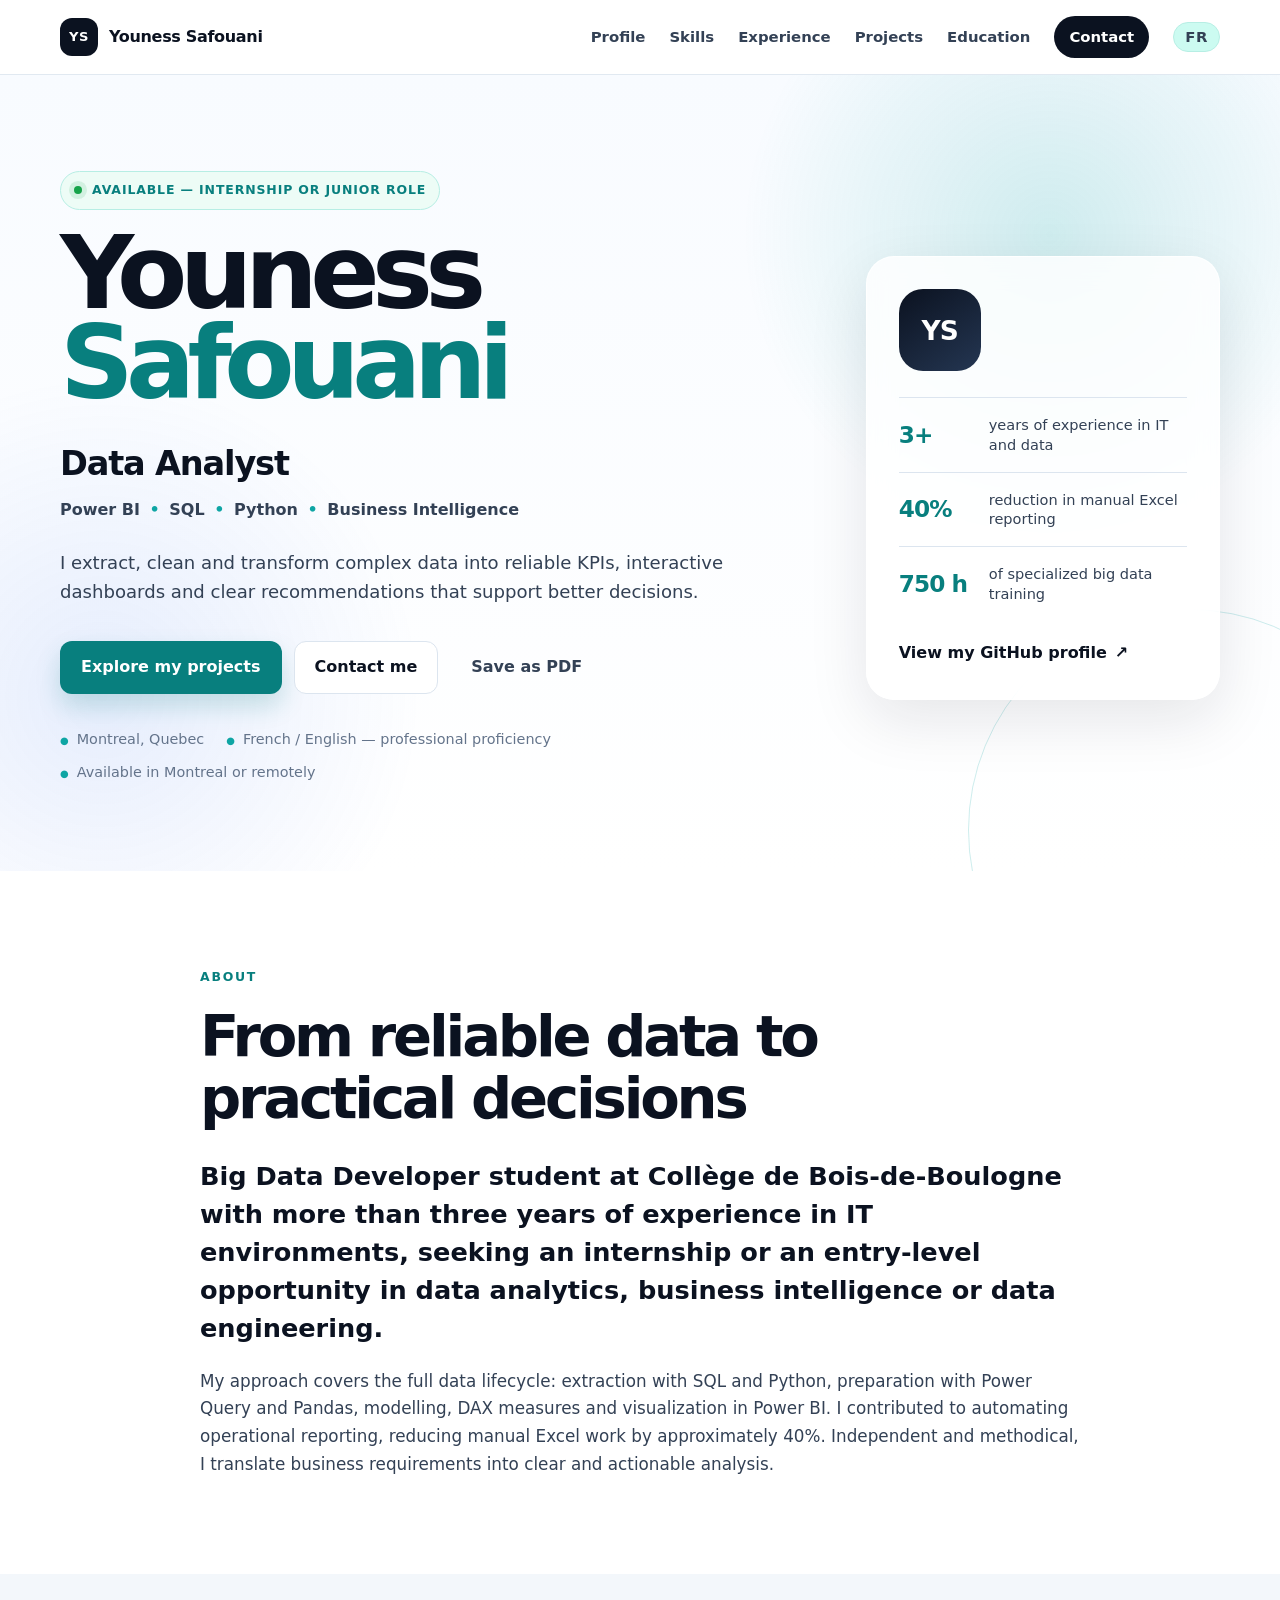
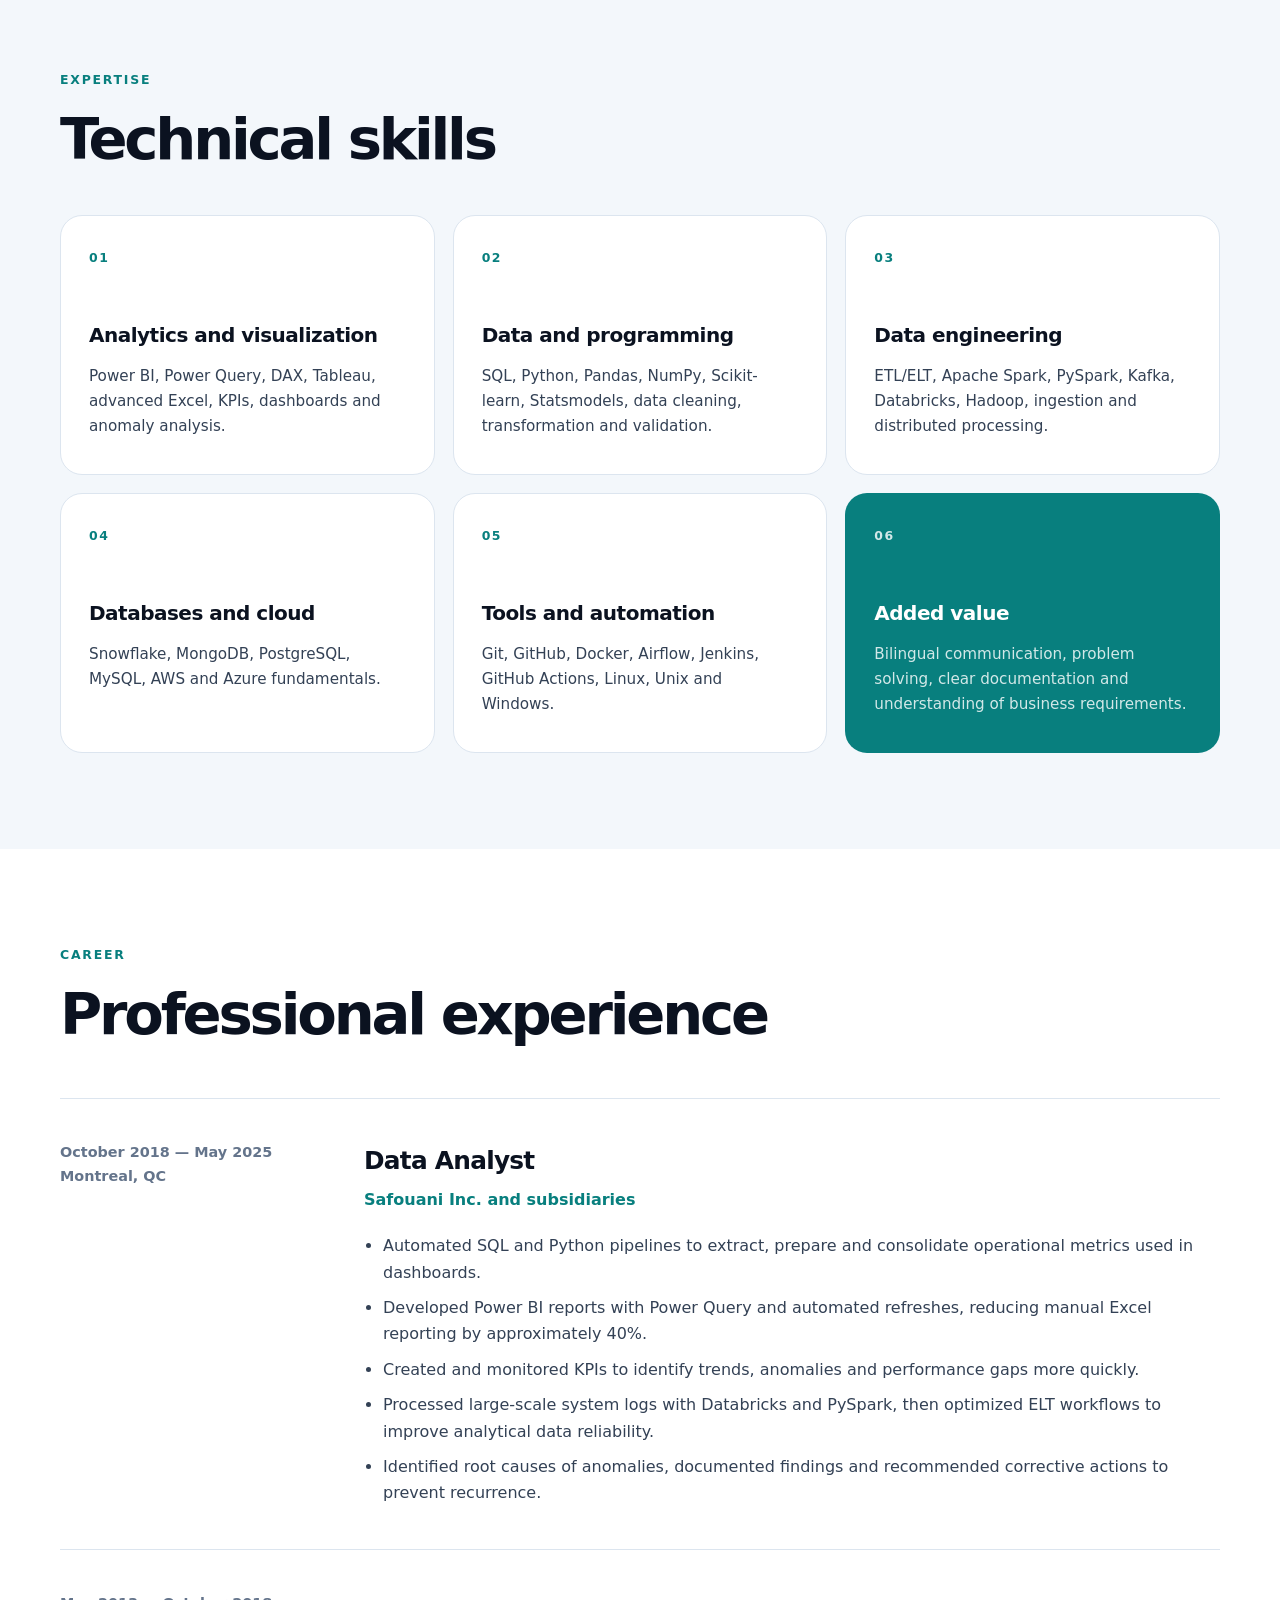
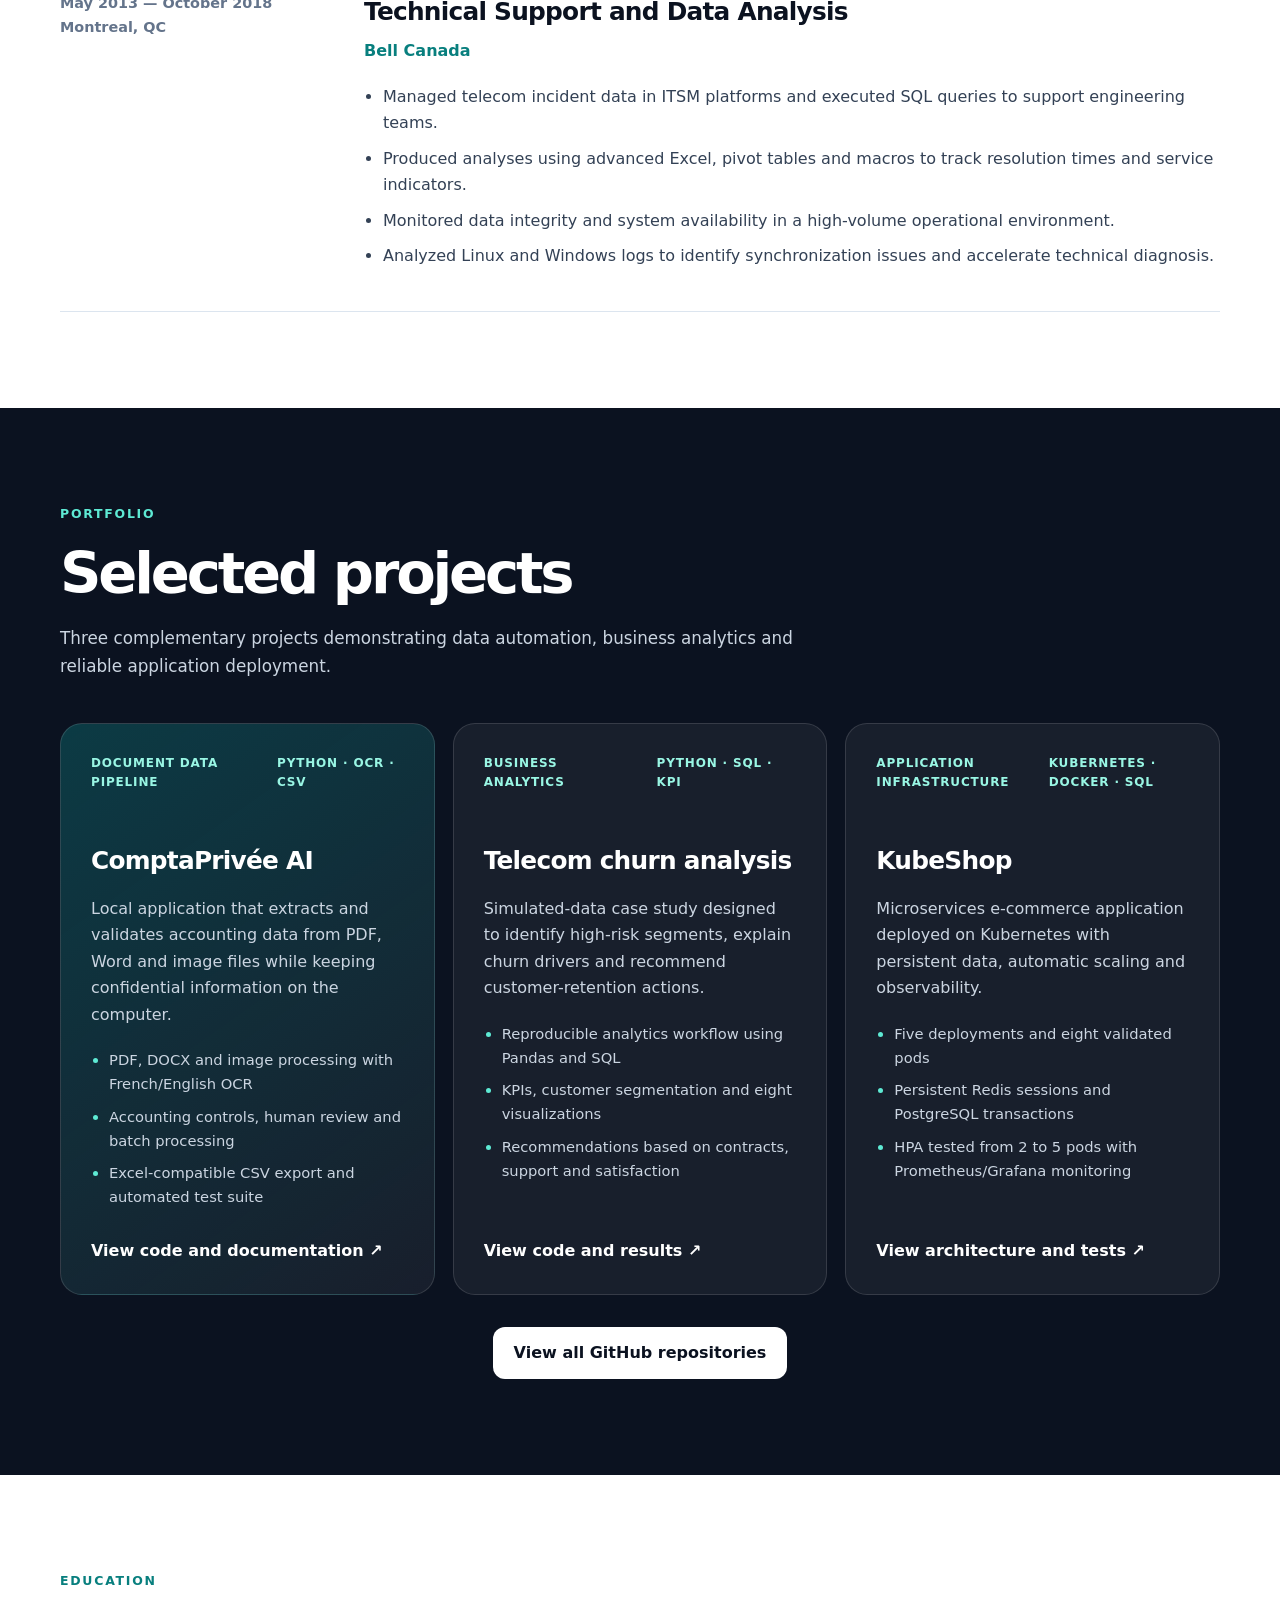
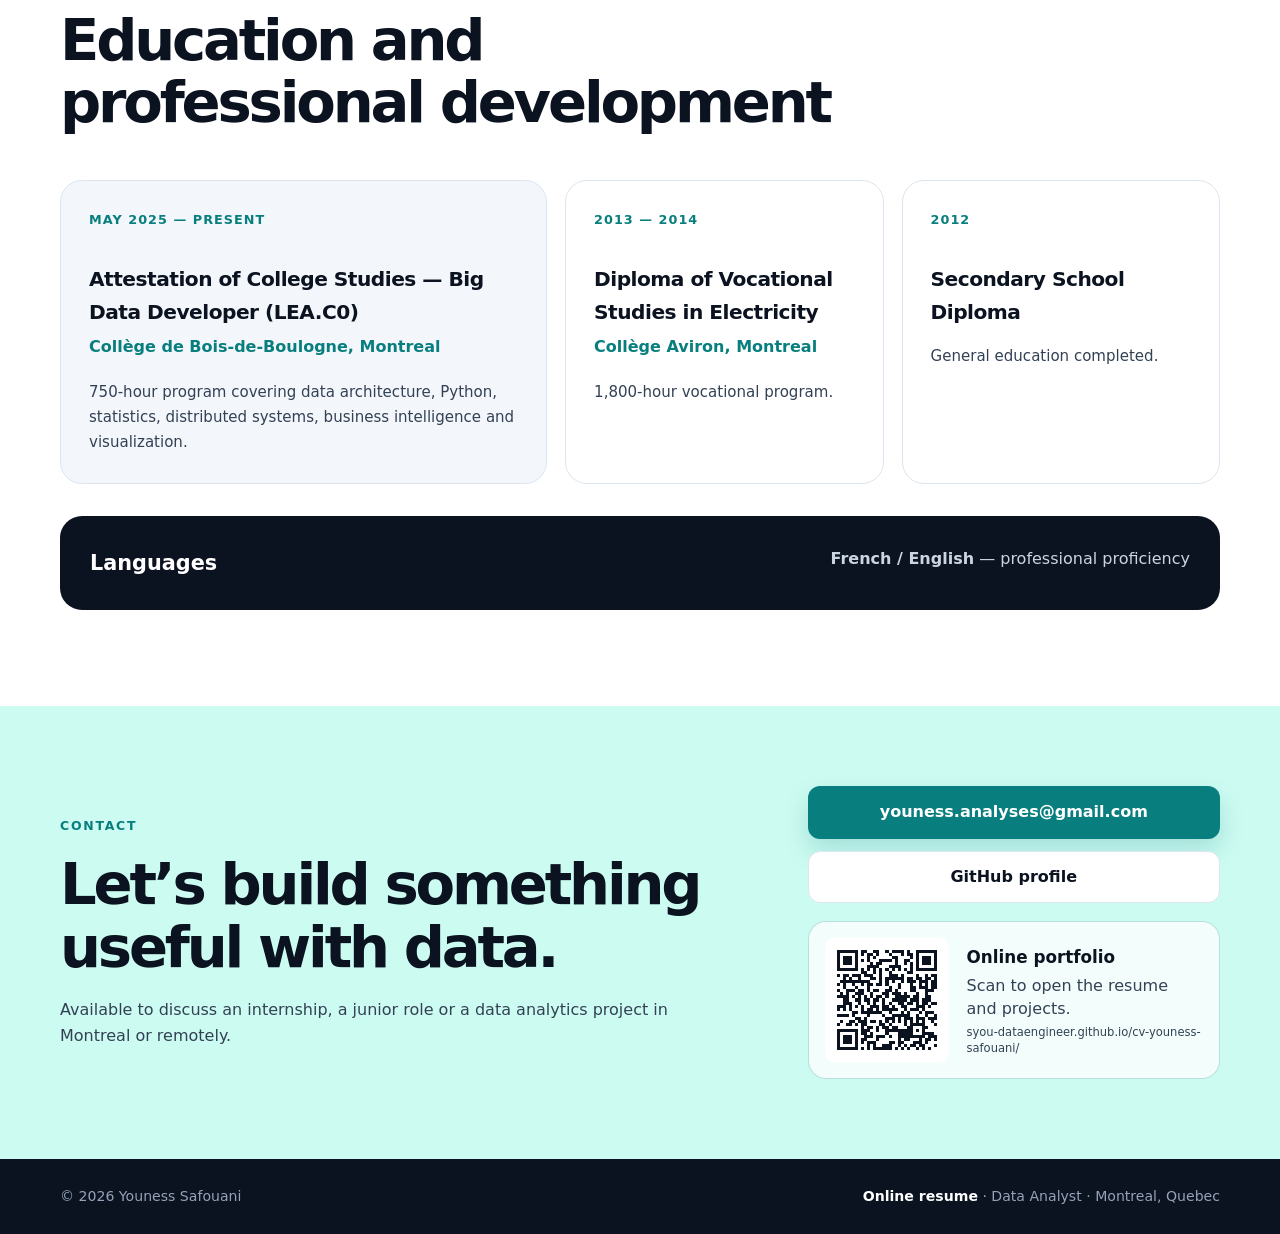
==== commit 72e92adc: "Refresh the mobile stylesheet cache" ====
--- a/en.html
+++ b/en.html
@@ -18,7 +18,7 @@
   <link rel="alternate" hreflang="x-default" href="https://syou-dataengineer.github.io/cv-youness-safouani/">
   <link rel="icon" href="favicon.svg" type="image/svg+xml">
   <title>Youness Safouani | Data Analyst</title>
-  <link rel="stylesheet" href="styles.css">
+  <link rel="stylesheet" href="styles.css?v=20260916-mobile-language">
   <script type="application/ld+json">
   {
     "@context": "https://schema.org",
--- a/styles.css
+++ b/styles.css
@@ -143,8 +143,14 @@
   color: white;
 }
 
-.nav-links .language-switch {
+.language-switch {
+  display: inline-flex;
   min-width: 42px;
+  align-items: center;
+  justify-content: center;
+  font-size: .84rem;
+  line-height: 1;
+  text-decoration: none;
   padding: 7px 11px;
   border: 1px solid #b7eee4;
   border-radius: 999px;
@@ -155,11 +161,17 @@
   letter-spacing: .04em;
 }
 
-.nav-links .language-switch:hover,
-.nav-links .language-switch:focus-visible {
+.language-switch:hover,
+.language-switch:focus-visible {
   border-color: var(--accent);
   background: white;
   color: var(--accent-dark);
+}
+
+.mobile-actions {
+  display: none;
+  align-items: center;
+  gap: 10px;
 }
 
 .menu-button {
@@ -807,6 +819,10 @@
 }
 
 @media (max-width: 900px) {
+  .mobile-actions {
+    display: flex;
+  }
+
   .menu-button {
     display: block;
   }
@@ -835,6 +851,10 @@
     padding: 11px 12px;
   }
 
+  .nav-links .language-switch {
+    display: none;
+  }
+
   .nav-links .nav-cta {
     text-align: center;
   }
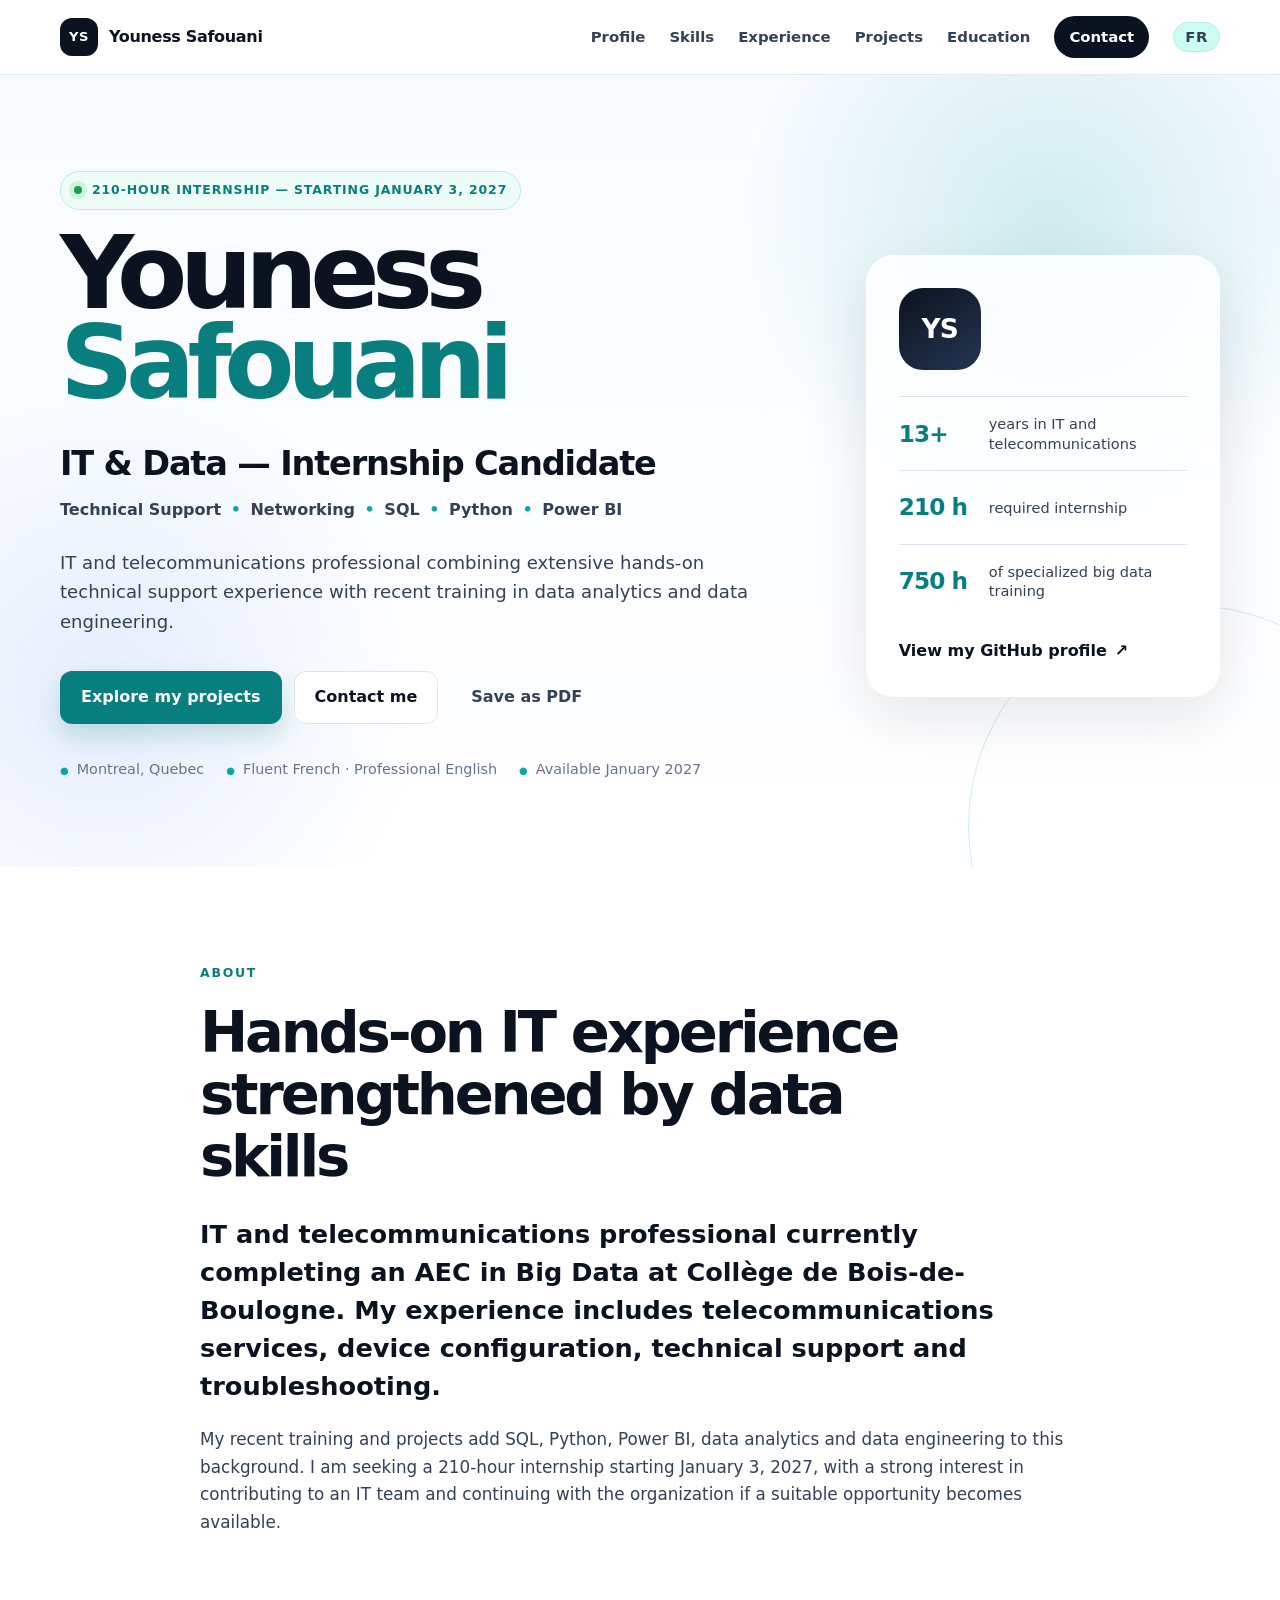
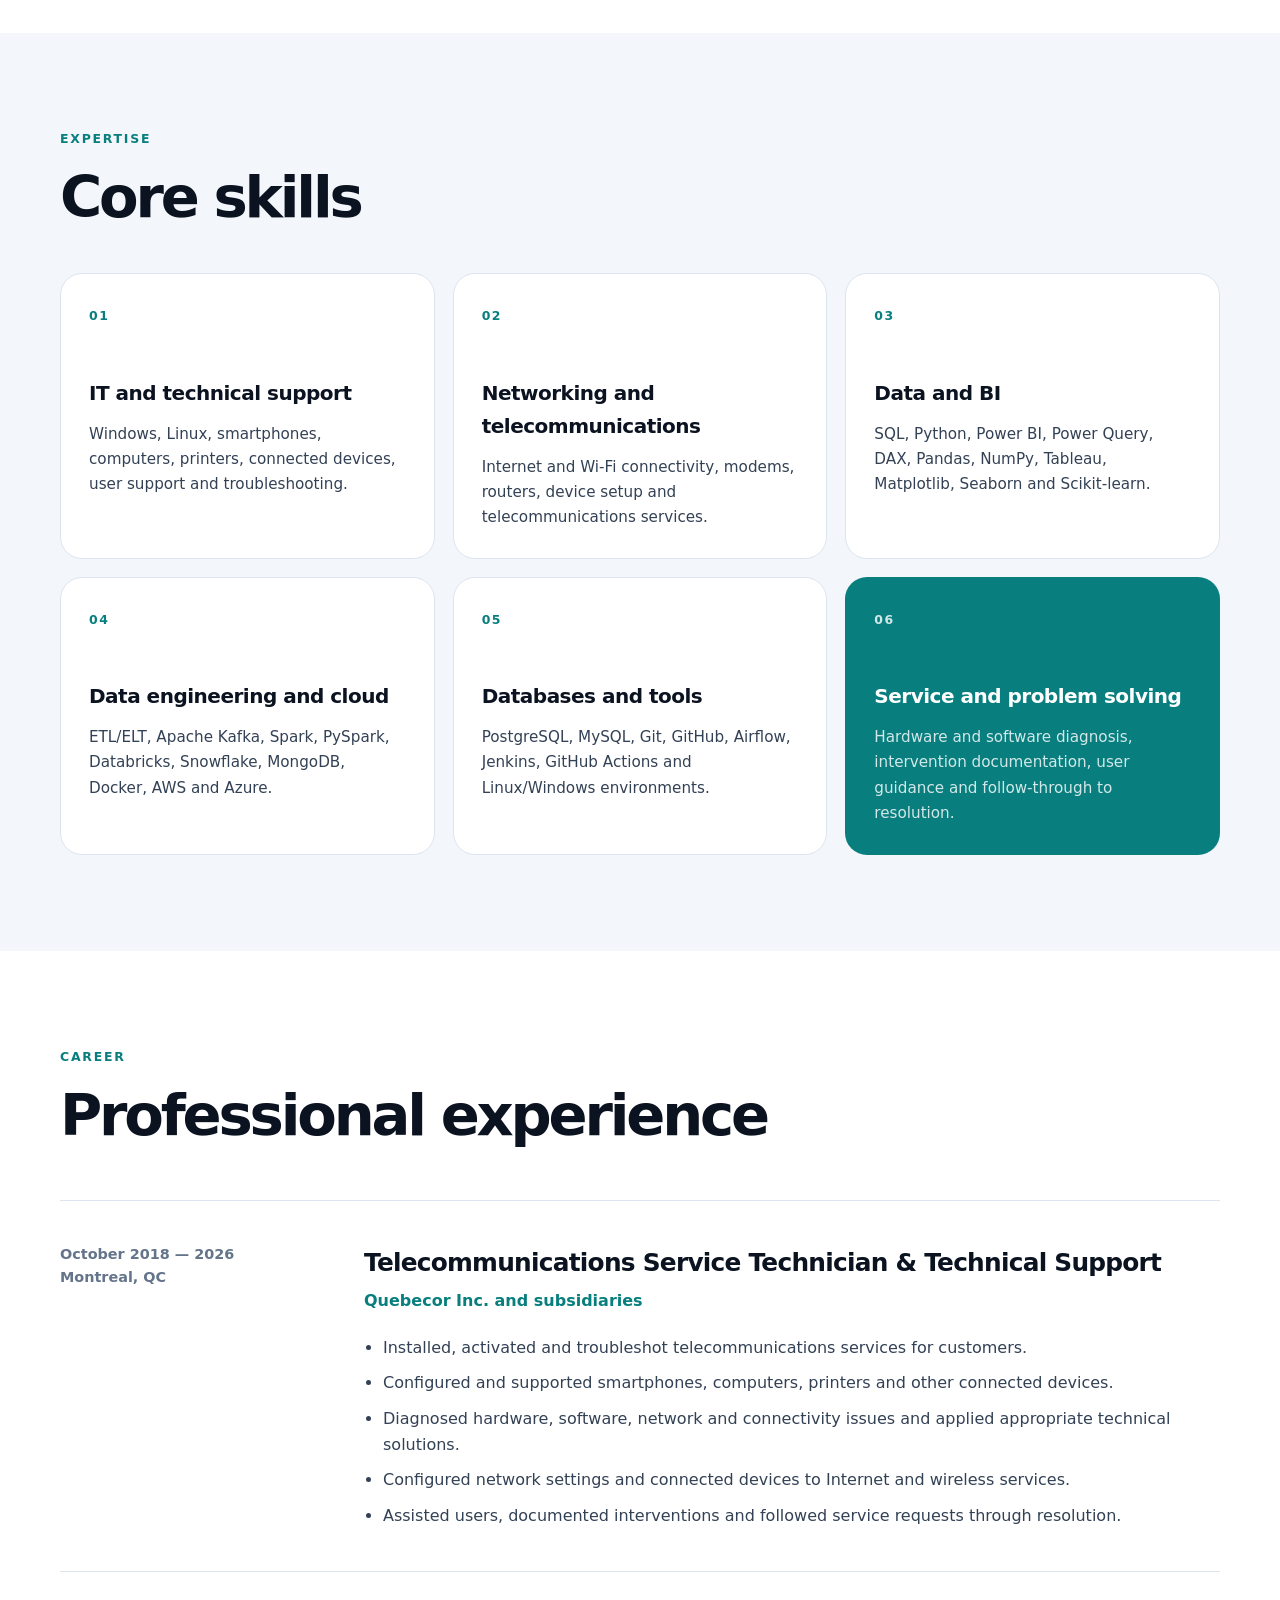
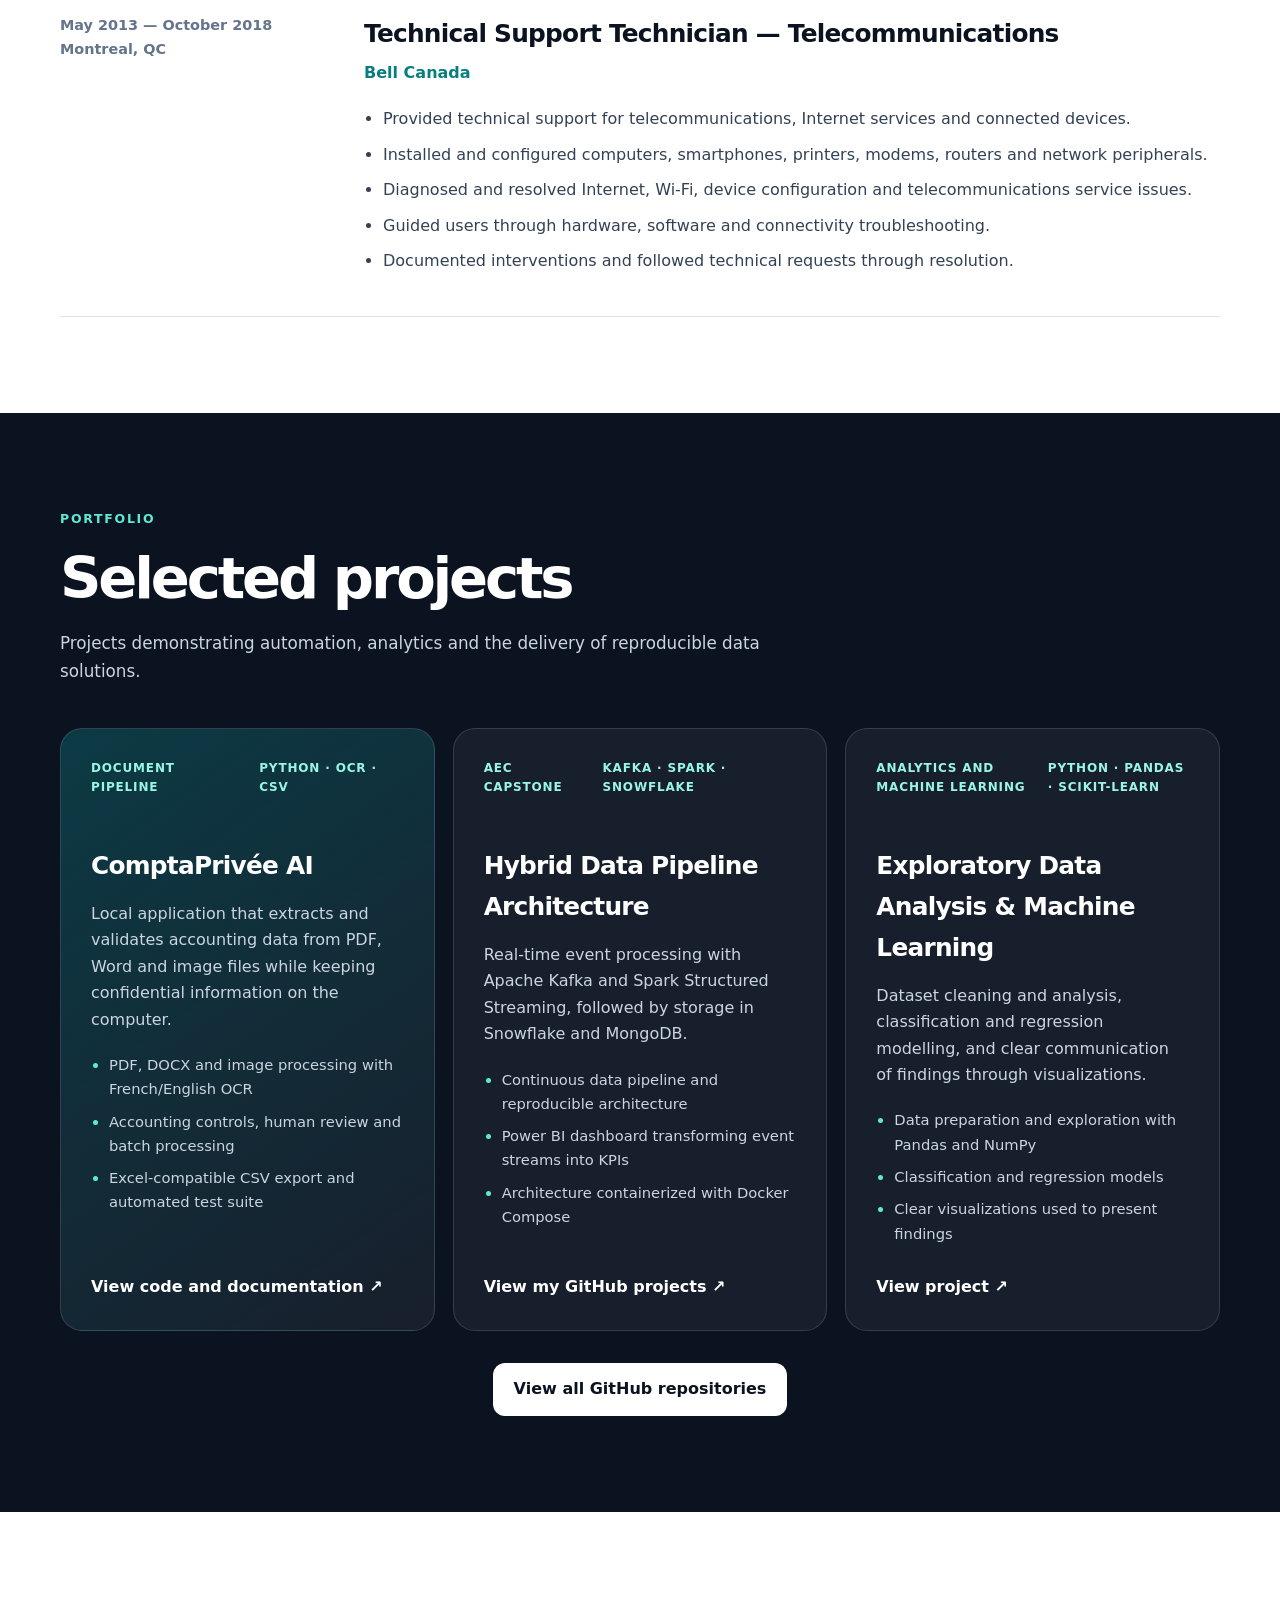
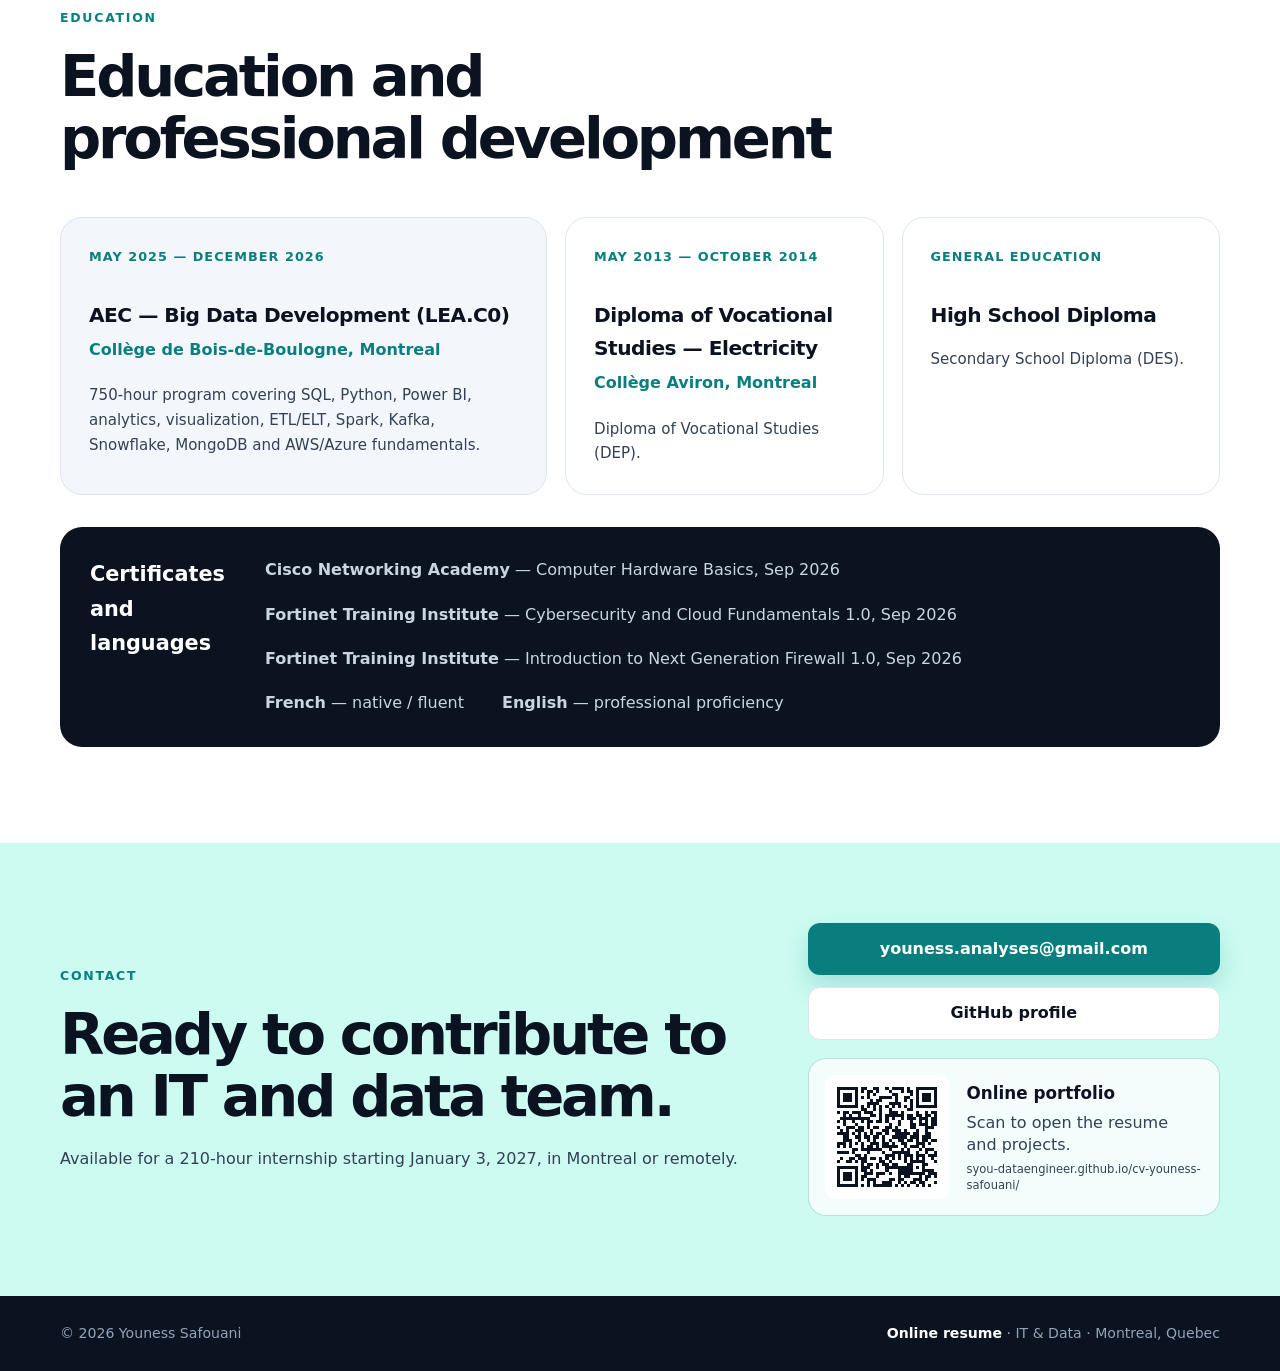
==== commit f8af6acf: "Align the English site with the 2026 resume" ====
--- a/en.html
+++ b/en.html
@@ -3,10 +3,10 @@
 <head>
   <meta charset="utf-8">
   <meta name="viewport" content="width=device-width, initial-scale=1">
-  <meta name="description" content="Professional resume of Youness Safouani, a Montreal-based data analyst specializing in Power BI, SQL, Python and data engineering.">
+  <meta name="description" content="Professional resume of Youness Safouani, an IT, telecommunications and data professional seeking a 210-hour internship starting in January 2027 in Montreal.">
   <meta name="author" content="Youness Safouani">
   <meta name="theme-color" content="#0b1220">
-  <meta property="og:title" content="Youness Safouani | Data Analyst">
+  <meta property="og:title" content="Youness Safouani | IT & Data">
   <meta property="og:description" content="Power BI, SQL, Python, data visualization and data engineering.">
   <meta property="og:type" content="website">
   <meta property="og:url" content="https://syou-dataengineer.github.io/cv-youness-safouani/en.html">
@@ -17,14 +17,14 @@
   <link rel="alternate" hreflang="en-CA" href="https://syou-dataengineer.github.io/cv-youness-safouani/en.html">
   <link rel="alternate" hreflang="x-default" href="https://syou-dataengineer.github.io/cv-youness-safouani/">
   <link rel="icon" href="favicon.svg" type="image/svg+xml">
-  <title>Youness Safouani | Data Analyst</title>
+  <title>Youness Safouani | IT &amp; Data</title>
   <link rel="stylesheet" href="styles.css?v=20260916-mobile-language">
   <script type="application/ld+json">
   {
     "@context": "https://schema.org",
     "@type": "Person",
     "name": "Youness Safouani",
-    "jobTitle": "Data Analyst",
+    "jobTitle": "IT and Data Professional",
     "email": "mailto:youness.analyses@gmail.com",
     "address": {
       "@type": "PostalAddress",
@@ -65,16 +65,16 @@
   </header>
 
   <main id="content">
-    <section class="hero" id="home">
+        <section class="hero" id="home">
       <div class="container hero-grid">
         <div class="hero-copy">
-          <p class="eyebrow"><span class="status-dot"></span> Available — internship or junior role</p>
+          <p class="eyebrow"><span class="status-dot"></span> 210-hour internship — starting January 3, 2027</p>
           <h1>Youness<br><span>Safouani</span></h1>
-          <p class="hero-role">Data Analyst</p>
-          <p class="hero-tools">Power BI <span>•</span> SQL <span>•</span> Python <span>•</span> Business Intelligence</p>
+          <p class="hero-role">IT &amp; Data — Internship Candidate</p>
+          <p class="hero-tools">Technical Support <span>•</span> Networking <span>•</span> SQL <span>•</span> Python <span>•</span> Power BI</p>
           <p class="hero-summary">
-            I extract, clean and transform complex data into reliable KPIs,
-            interactive dashboards and clear recommendations that support better decisions.
+            IT and telecommunications professional combining extensive hands-on technical support
+            experience with recent training in data analytics and data engineering.
           </p>
           <div class="hero-actions">
             <a class="button button-primary" href="#projects">Explore my projects</a>
@@ -83,20 +83,20 @@
           </div>
           <div class="quick-info" aria-label="Key information">
             <span>Montreal, Quebec</span>
-            <span>French / English — professional proficiency</span>
-            <span>Available in Montreal or remotely</span>
+            <span>Fluent French · Professional English</span>
+            <span>Available January 2027</span>
           </div>
         </div>
 
         <aside class="hero-card" aria-label="Professional summary">
           <div class="initials" aria-hidden="true">YS</div>
           <div class="metric">
-            <strong>3+</strong>
-            <span>years of experience in IT and data</span>
+            <strong>13+</strong>
+            <span>years in IT and telecommunications</span>
           </div>
           <div class="metric">
-            <strong>40%</strong>
-            <span>reduction in manual Excel reporting</span>
+            <strong>210 h</strong>
+            <span>required internship</span>
           </div>
           <div class="metric">
             <strong>750 h</strong>
@@ -109,83 +109,82 @@
       </div>
     </section>
 
-    <section class="section" id="profile">
+        <section class="section" id="profile">
       <div class="container narrow">
         <p class="section-kicker">About</p>
-        <h2>From reliable data to practical decisions</h2>
+        <h2>Hands-on IT experience strengthened by data skills</h2>
         <p class="lead">
-          Big Data Developer student at Collège de Bois-de-Boulogne with more than
-          three years of experience in IT environments, seeking an internship or an
-          entry-level opportunity in data analytics, business intelligence or data engineering.
+          IT and telecommunications professional currently completing an AEC in Big Data
+          at Collège de Bois-de-Boulogne. My experience includes telecommunications services,
+          device configuration, technical support and troubleshooting.
         </p>
         <p>
-          My approach covers the full data lifecycle: extraction with SQL and Python,
-          preparation with Power Query and Pandas, modelling, DAX measures and visualization
-          in Power BI. I contributed to automating operational reporting, reducing manual
-          Excel work by approximately 40%. Independent and methodical, I translate business
-          requirements into clear and actionable analysis.
+          My recent training and projects add SQL, Python, Power BI, data analytics and data
+          engineering to this background. I am seeking a 210-hour internship starting January 3,
+          2027, with a strong interest in contributing to an IT team and continuing with the
+          organization if a suitable opportunity becomes available.
         </p>
       </div>
     </section>
 
-    <section class="section section-tinted" id="skills">
+        <section class="section section-tinted" id="skills">
       <div class="container">
         <p class="section-kicker">Expertise</p>
-        <h2>Technical skills</h2>
+        <h2>Core skills</h2>
         <div class="skills-grid">
           <article class="skill-card">
             <span class="card-number">01</span>
-            <h3>Analytics and visualization</h3>
-            <p>Power BI, Power Query, DAX, Tableau, advanced Excel, KPIs, dashboards and anomaly analysis.</p>
+            <h3>IT and technical support</h3>
+            <p>Windows, Linux, smartphones, computers, printers, connected devices, user support and troubleshooting.</p>
           </article>
           <article class="skill-card">
             <span class="card-number">02</span>
-            <h3>Data and programming</h3>
-            <p>SQL, Python, Pandas, NumPy, Scikit-learn, Statsmodels, data cleaning, transformation and validation.</p>
+            <h3>Networking and telecommunications</h3>
+            <p>Internet and Wi-Fi connectivity, modems, routers, device setup and telecommunications services.</p>
           </article>
           <article class="skill-card">
             <span class="card-number">03</span>
-            <h3>Data engineering</h3>
-            <p>ETL/ELT, Apache Spark, PySpark, Kafka, Databricks, Hadoop, ingestion and distributed processing.</p>
+            <h3>Data and BI</h3>
+            <p>SQL, Python, Power BI, Power Query, DAX, Pandas, NumPy, Tableau, Matplotlib, Seaborn and Scikit-learn.</p>
           </article>
           <article class="skill-card">
             <span class="card-number">04</span>
-            <h3>Databases and cloud</h3>
-            <p>Snowflake, MongoDB, PostgreSQL, MySQL, AWS and Azure fundamentals.</p>
+            <h3>Data engineering and cloud</h3>
+            <p>ETL/ELT, Apache Kafka, Spark, PySpark, Databricks, Snowflake, MongoDB, Docker, AWS and Azure.</p>
           </article>
           <article class="skill-card">
             <span class="card-number">05</span>
-            <h3>Tools and automation</h3>
-            <p>Git, GitHub, Docker, Airflow, Jenkins, GitHub Actions, Linux, Unix and Windows.</p>
+            <h3>Databases and tools</h3>
+            <p>PostgreSQL, MySQL, Git, GitHub, Airflow, Jenkins, GitHub Actions and Linux/Windows environments.</p>
           </article>
           <article class="skill-card accent-card">
             <span class="card-number">06</span>
-            <h3>Added value</h3>
-            <p>Bilingual communication, problem solving, clear documentation and understanding of business requirements.</p>
-          </article>
-        </div>
-      </div>
-    </section>
-
-    <section class="section" id="experience">
+            <h3>Service and problem solving</h3>
+            <p>Hardware and software diagnosis, intervention documentation, user guidance and follow-through to resolution.</p>
+          </article>
+        </div>
+      </div>
+    </section>
+
+        <section class="section" id="experience">
       <div class="container">
         <p class="section-kicker">Career</p>
         <h2>Professional experience</h2>
         <div class="timeline">
           <article class="timeline-item">
             <div class="timeline-meta">
-              <span>October 2018 — May 2025</span>
+              <span>October 2018 — 2026</span>
               <span>Montreal, QC</span>
             </div>
             <div class="timeline-content">
-              <h3>Data Analyst</h3>
-              <p class="organization">Safouani Inc. and subsidiaries</p>
+              <h3>Telecommunications Service Technician &amp; Technical Support</h3>
+              <p class="organization">Quebecor Inc. and subsidiaries</p>
               <ul>
-                <li>Automated SQL and Python pipelines to extract, prepare and consolidate operational metrics used in dashboards.</li>
-                <li>Developed Power BI reports with Power Query and automated refreshes, reducing manual Excel reporting by approximately 40%.</li>
-                <li>Created and monitored KPIs to identify trends, anomalies and performance gaps more quickly.</li>
-                <li>Processed large-scale system logs with Databricks and PySpark, then optimized ELT workflows to improve analytical data reliability.</li>
-                <li>Identified root causes of anomalies, documented findings and recommended corrective actions to prevent recurrence.</li>
+                <li>Installed, activated and troubleshot telecommunications services for customers.</li>
+                <li>Configured and supported smartphones, computers, printers and other connected devices.</li>
+                <li>Diagnosed hardware, software, network and connectivity issues and applied appropriate technical solutions.</li>
+                <li>Configured network settings and connected devices to Internet and wireless services.</li>
+                <li>Assisted users, documented interventions and followed service requests through resolution.</li>
               </ul>
             </div>
           </article>
@@ -196,13 +195,14 @@
               <span>Montreal, QC</span>
             </div>
             <div class="timeline-content">
-              <h3>Technical Support and Data Analysis</h3>
+              <h3>Technical Support Technician — Telecommunications</h3>
               <p class="organization">Bell Canada</p>
               <ul>
-                <li>Managed telecom incident data in ITSM platforms and executed SQL queries to support engineering teams.</li>
-                <li>Produced analyses using advanced Excel, pivot tables and macros to track resolution times and service indicators.</li>
-                <li>Monitored data integrity and system availability in a high-volume operational environment.</li>
-                <li>Analyzed Linux and Windows logs to identify synchronization issues and accelerate technical diagnosis.</li>
+                <li>Provided technical support for telecommunications, Internet services and connected devices.</li>
+                <li>Installed and configured computers, smartphones, printers, modems, routers and network peripherals.</li>
+                <li>Diagnosed and resolved Internet, Wi-Fi, device configuration and telecommunications service issues.</li>
+                <li>Guided users through hardware, software and connectivity troubleshooting.</li>
+                <li>Documented interventions and followed technical requests through resolution.</li>
               </ul>
             </div>
           </article>
@@ -210,24 +210,23 @@
       </div>
     </section>
 
-    <section class="section section-dark" id="projects">
+        <section class="section section-dark" id="projects">
       <div class="container">
         <p class="section-kicker">Portfolio</p>
         <h2>Selected projects</h2>
         <p class="section-intro">
-          Three complementary projects demonstrating data automation,
-          business analytics and reliable application deployment.
+          Projects demonstrating automation, analytics and the delivery of reproducible data solutions.
         </p>
         <div class="projects-grid">
           <article class="project-card featured">
             <div class="project-topline">
-              <span>Document data pipeline</span>
+              <span>Document pipeline</span>
               <span>Python · OCR · CSV</span>
             </div>
             <h3>ComptaPrivée AI</h3>
             <p>
-              Local application that extracts and validates accounting data from
-              PDF, Word and image files while keeping confidential information on the computer.
+              Local application that extracts and validates accounting data from PDF, Word and
+              image files while keeping confidential information on the computer.
             </p>
             <ul class="project-highlights">
               <li>PDF, DOCX and image processing with French/English OCR</li>
@@ -242,43 +241,43 @@
 
           <article class="project-card">
             <div class="project-topline">
-              <span>Business analytics</span>
-              <span>Python · SQL · KPI</span>
-            </div>
-            <h3>Telecom churn analysis</h3>
+              <span>AEC capstone</span>
+              <span>Kafka · Spark · Snowflake</span>
+            </div>
+            <h3>Hybrid Data Pipeline Architecture</h3>
             <p>
-              Simulated-data case study designed to identify high-risk segments,
-              explain churn drivers and recommend customer-retention actions.
+              Real-time event processing with Apache Kafka and Spark Structured Streaming,
+              followed by storage in Snowflake and MongoDB.
             </p>
             <ul class="project-highlights">
-              <li>Reproducible analytics workflow using Pandas and SQL</li>
-              <li>KPIs, customer segmentation and eight visualizations</li>
-              <li>Recommendations based on contracts, support and satisfaction</li>
+              <li>Continuous data pipeline and reproducible architecture</li>
+              <li>Power BI dashboard transforming event streams into KPIs</li>
+              <li>Architecture containerized with Docker Compose</li>
             </ul>
-            <a href="https://github.com/SYou-dataengineer/telecom-churn-analysis" target="_blank" rel="noopener"
-               aria-label="View the telecom churn analysis on GitHub">
-              View code and results <span aria-hidden="true">↗</span>
+            <a href="https://github.com/SYou-dataengineer?tab=repositories" target="_blank" rel="noopener"
+               aria-label="View data pipeline projects on GitHub">
+              View my GitHub projects <span aria-hidden="true">↗</span>
             </a>
           </article>
 
           <article class="project-card">
             <div class="project-topline">
-              <span>Application infrastructure</span>
-              <span>Kubernetes · Docker · SQL</span>
-            </div>
-            <h3>KubeShop</h3>
+              <span>Analytics and machine learning</span>
+              <span>Python · Pandas · Scikit-learn</span>
+            </div>
+            <h3>Exploratory Data Analysis &amp; Machine Learning</h3>
             <p>
-              Microservices e-commerce application deployed on Kubernetes
-              with persistent data, automatic scaling and observability.
+              Dataset cleaning and analysis, classification and regression modelling,
+              and clear communication of findings through visualizations.
             </p>
             <ul class="project-highlights">
-              <li>Five deployments and eight validated pods</li>
-              <li>Persistent Redis sessions and PostgreSQL transactions</li>
-              <li>HPA tested from 2 to 5 pods with Prometheus/Grafana monitoring</li>
+              <li>Data preparation and exploration with Pandas and NumPy</li>
+              <li>Classification and regression models</li>
+              <li>Clear visualizations used to present findings</li>
             </ul>
-            <a href="https://github.com/SYou-dataengineer/kubeshop" target="_blank" rel="noopener"
-               aria-label="View KubeShop on GitHub">
-              View architecture and tests <span aria-hidden="true">↗</span>
+            <a href="https://github.com/SYou-dataengineer/python-data-exploration" target="_blank" rel="noopener"
+               aria-label="View the exploratory data analysis project on GitHub">
+              View project <span aria-hidden="true">↗</span>
             </a>
           </article>
         </div>
@@ -290,53 +289,57 @@
       </div>
     </section>
 
-    <section class="section" id="education">
+        <section class="section" id="education">
       <div class="container">
         <p class="section-kicker">Education</p>
         <h2>Education and professional development</h2>
         <div class="education-grid">
           <article class="education-card primary-education">
-            <p class="education-date">May 2025 — Present</p>
-            <h3>Attestation of College Studies — Big Data Developer (LEA.C0)</h3>
+            <p class="education-date">May 2025 — December 2026</p>
+            <h3>AEC — Big Data Development (LEA.C0)</h3>
             <p class="organization">Collège de Bois-de-Boulogne, Montreal</p>
-            <p>750-hour program covering data architecture, Python, statistics, distributed systems, business intelligence and visualization.</p>
+            <p>750-hour program covering SQL, Python, Power BI, analytics, visualization, ETL/ELT, Spark, Kafka, Snowflake, MongoDB and AWS/Azure fundamentals.</p>
           </article>
           <article class="education-card">
-            <p class="education-date">2013 — 2014</p>
-            <h3>Diploma of Vocational Studies in Electricity</h3>
+            <p class="education-date">May 2013 — October 2014</p>
+            <h3>Diploma of Vocational Studies — Electricity</h3>
             <p class="organization">Collège Aviron, Montreal</p>
-            <p>1,800-hour vocational program.</p>
+            <p>Diploma of Vocational Studies (DEP).</p>
           </article>
           <article class="education-card">
-            <p class="education-date">2012</p>
-            <h3>Secondary School Diploma</h3>
-            <p>General education completed.</p>
+            <p class="education-date">General education</p>
+            <h3>High School Diploma</h3>
+            <p>Secondary School Diploma (DES).</p>
           </article>
         </div>
 
         <div class="languages">
-          <h3>Languages</h3>
+          <h3>Certificates and languages</h3>
           <div>
-            <span><strong>French / English</strong> — professional proficiency</span>
-          </div>
-        </div>
-      </div>
-    </section>
-
-    <section class="contact-section" id="contact">
+            <span><strong>Cisco Networking Academy</strong> — Computer Hardware Basics, Sep 2026</span>
+            <span><strong>Fortinet Training Institute</strong> — Cybersecurity and Cloud Fundamentals 1.0, Sep 2026</span>
+            <span><strong>Fortinet Training Institute</strong> — Introduction to Next Generation Firewall 1.0, Sep 2026</span>
+            <span><strong>French</strong> — native / fluent</span>
+            <span><strong>English</strong> — professional proficiency</span>
+          </div>
+        </div>
+      </div>
+    </section>
+
+        <section class="contact-section" id="contact">
       <div class="container contact-inner">
         <div>
           <p class="section-kicker">Contact</p>
-          <h2>Let’s build something useful with data.</h2>
-          <p>Available to discuss an internship, a junior role or a data analytics project in Montreal or remotely.</p>
+          <h2>Ready to contribute to an IT and data team.</h2>
+          <p>Available for a 210-hour internship starting January 3, 2027, in Montreal or remotely.</p>
         </div>
         <div class="contact-panel">
           <div class="contact-actions">
             <a class="button button-primary" href="mailto:youness.analyses@gmail.com">youness.analyses@gmail.com</a>
             <a class="button button-secondary" href="https://github.com/SYou-dataengineer" target="_blank" rel="noopener">GitHub profile</a>
           </div>
-          <a class="qr-card" href="https://syou-dataengineer.github.io/cv-youness-safouani/" aria-label="Open Youness Safouani’s online portfolio">
-            <img class="qr-image" src="qr-portfolio.svg" alt="QR code linking to Youness Safouani’s online portfolio" width="124" height="124">
+          <a class="qr-card" href="https://syou-dataengineer.github.io/cv-youness-safouani/en.html" aria-label="Open Youness Safouani's online portfolio">
+            <img class="qr-image" src="qr-portfolio.svg" alt="QR code for Youness Safouani's online portfolio" width="124" height="124">
             <span class="qr-copy">
               <strong>Online portfolio</strong>
               <span>Scan to open the resume and projects.</span>
@@ -351,7 +354,7 @@
   <footer>
     <div class="container footer-inner">
       <p>© <span id="year">2026</span> Youness Safouani</p>
-      <p><a class="footer-link" href="https://syou-dataengineer.github.io/cv-youness-safouani/en.html">Online resume</a> · Data Analyst · Montreal, Quebec</p>
+      <p><a class="footer-link" href="https://syou-dataengineer.github.io/cv-youness-safouani/en.html">Online resume</a> · IT &amp; Data · Montreal, Quebec</p>
     </div>
   </footer>
 
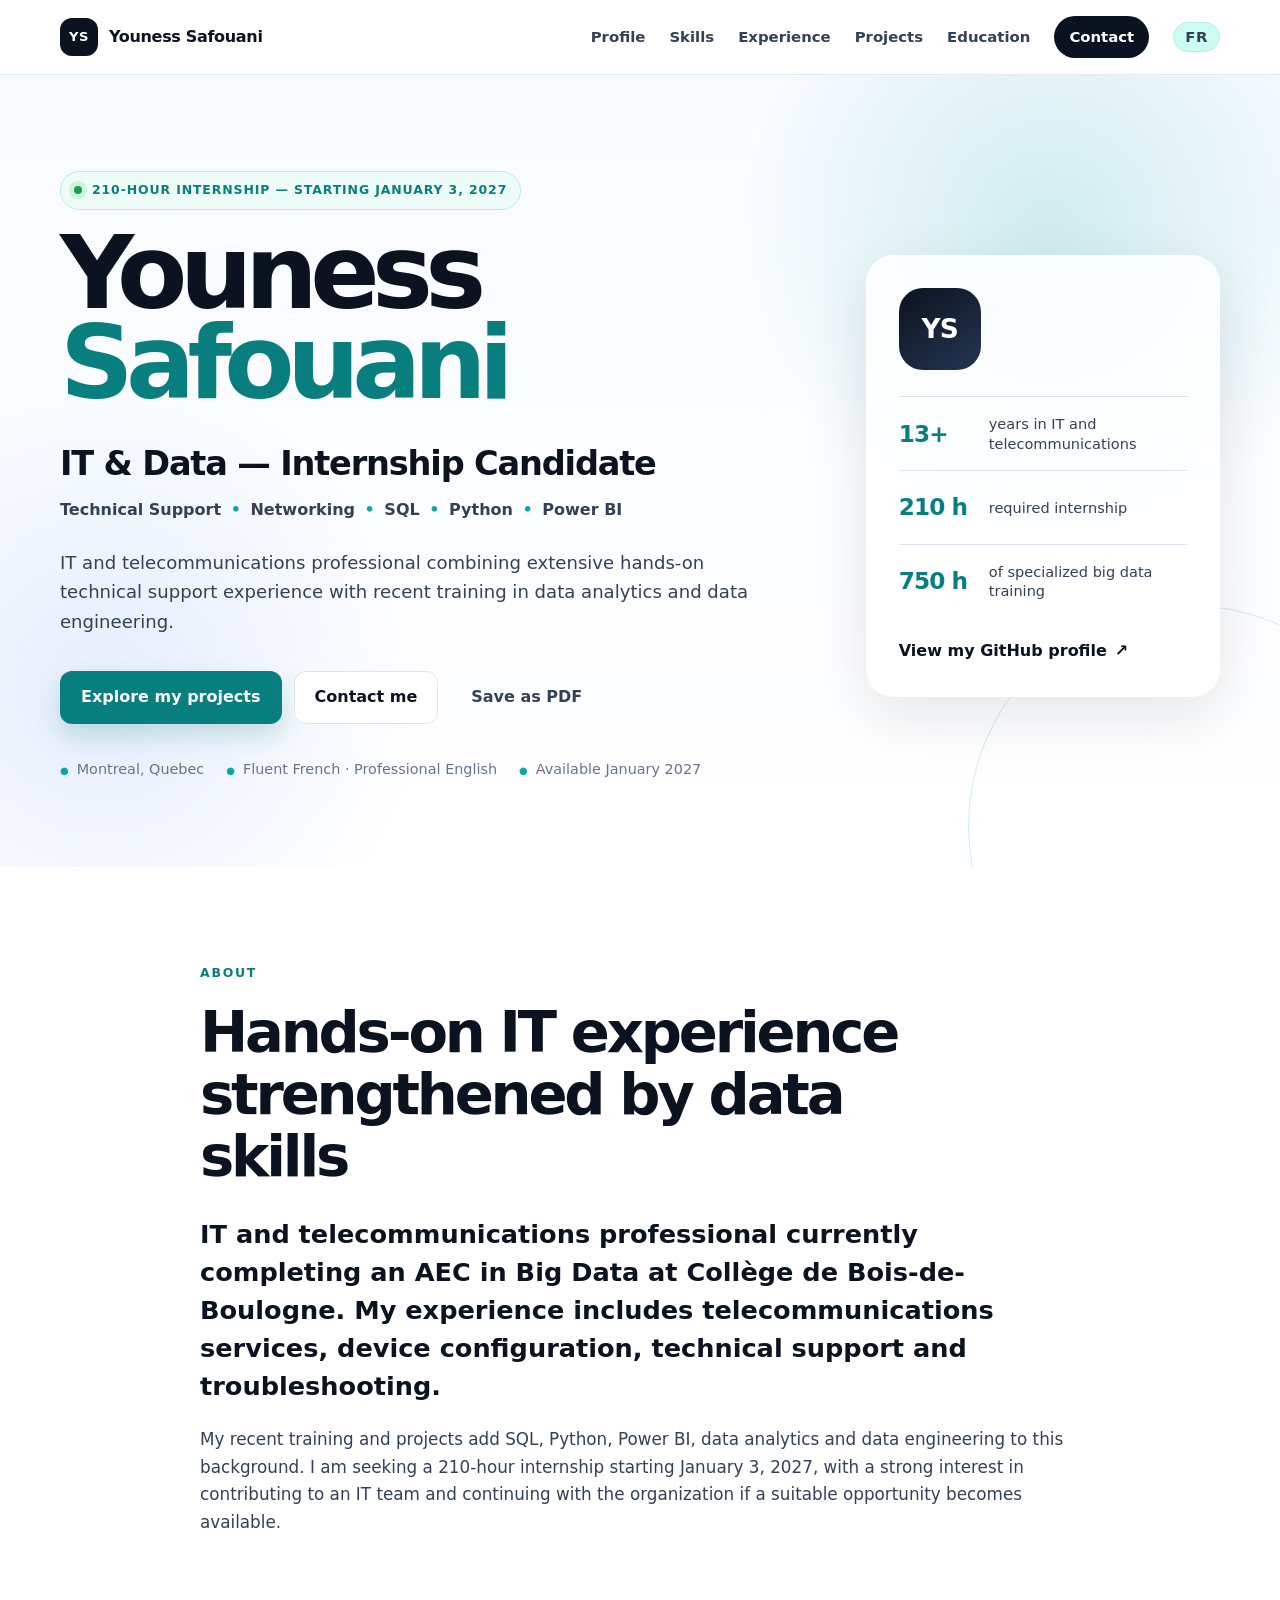
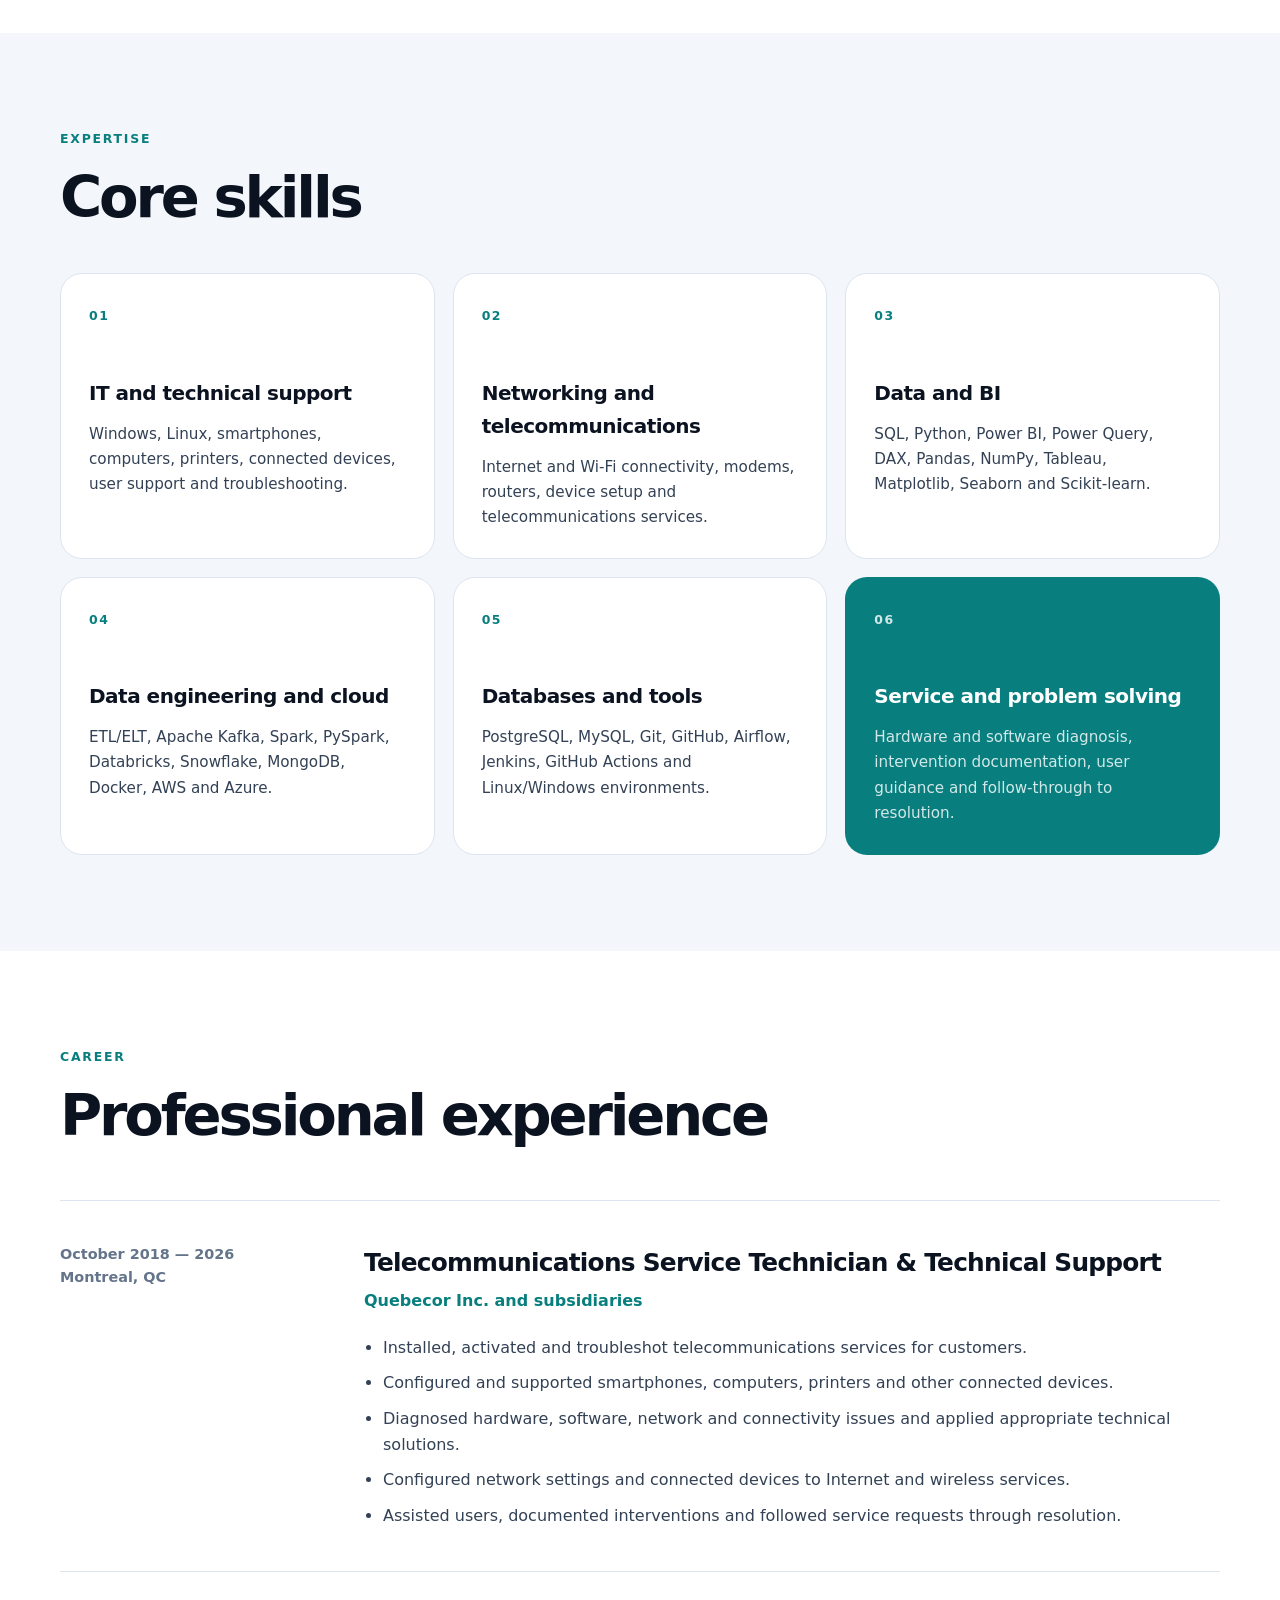
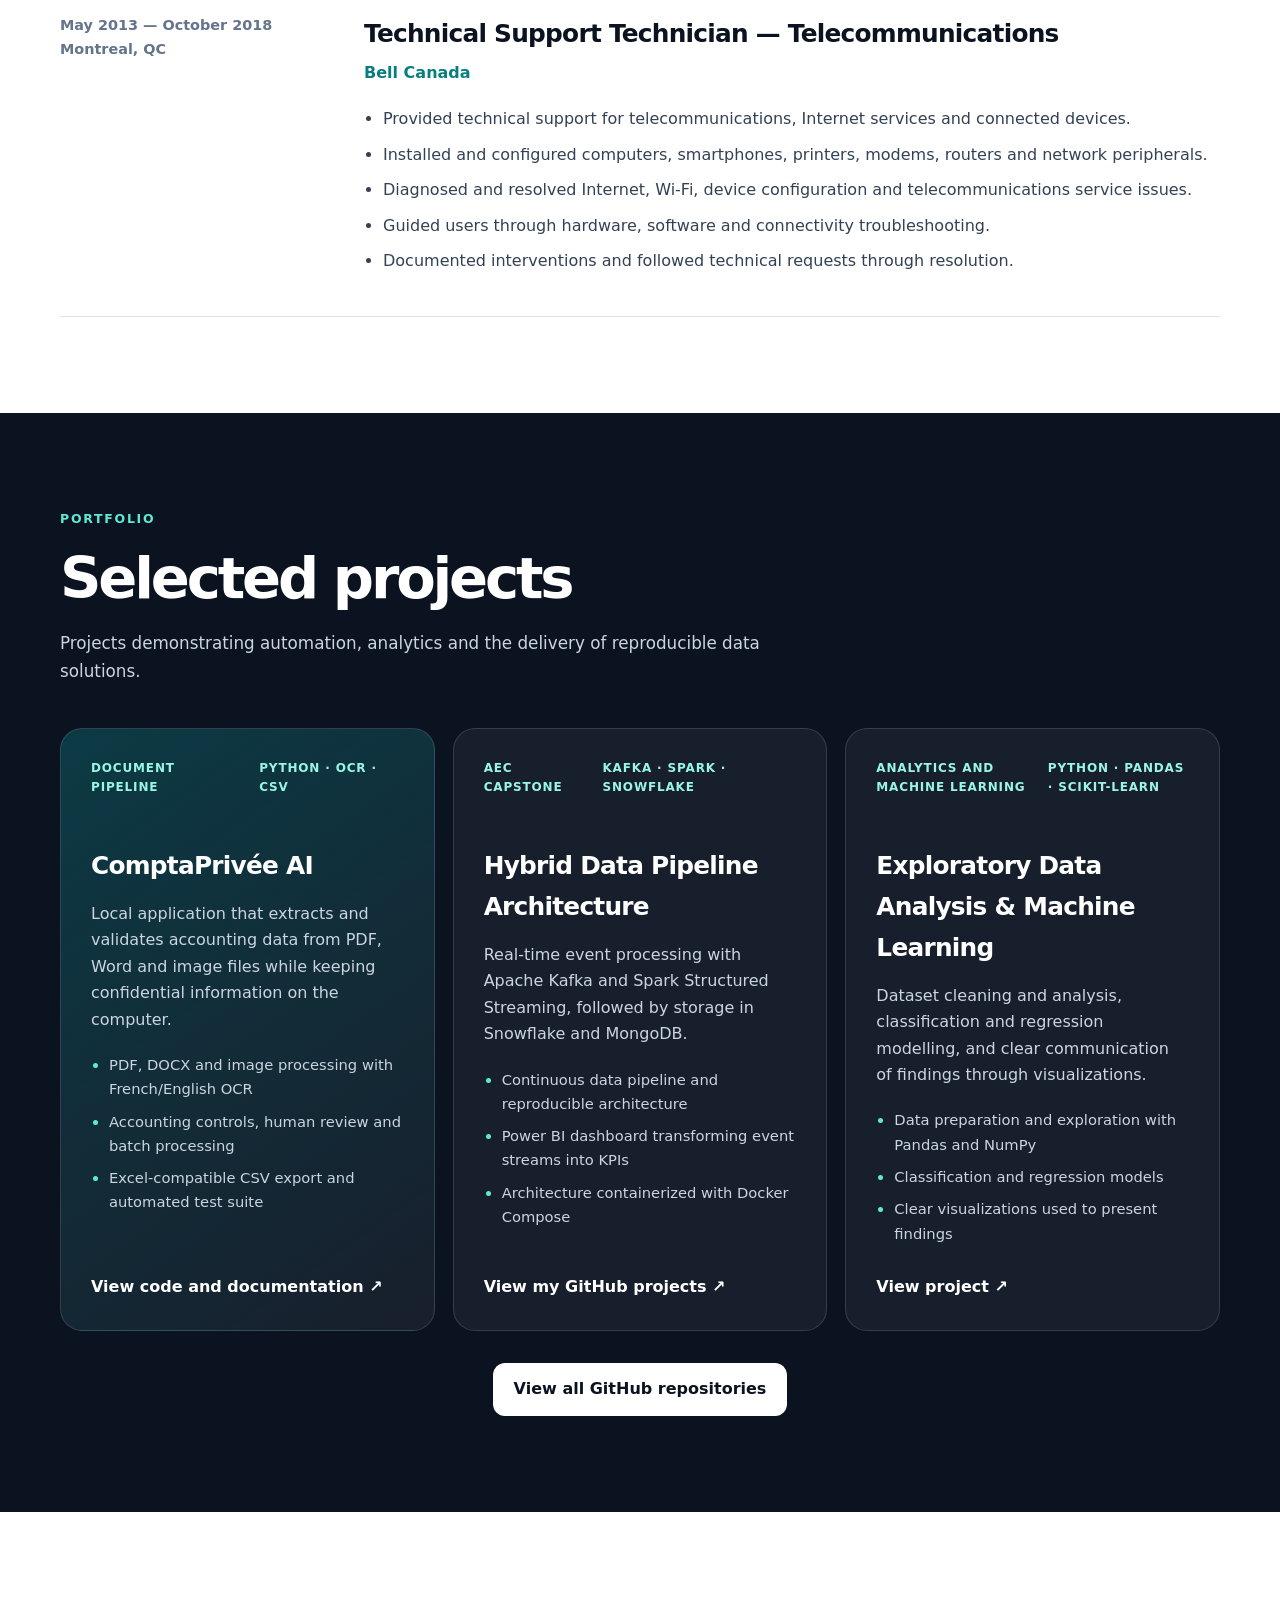
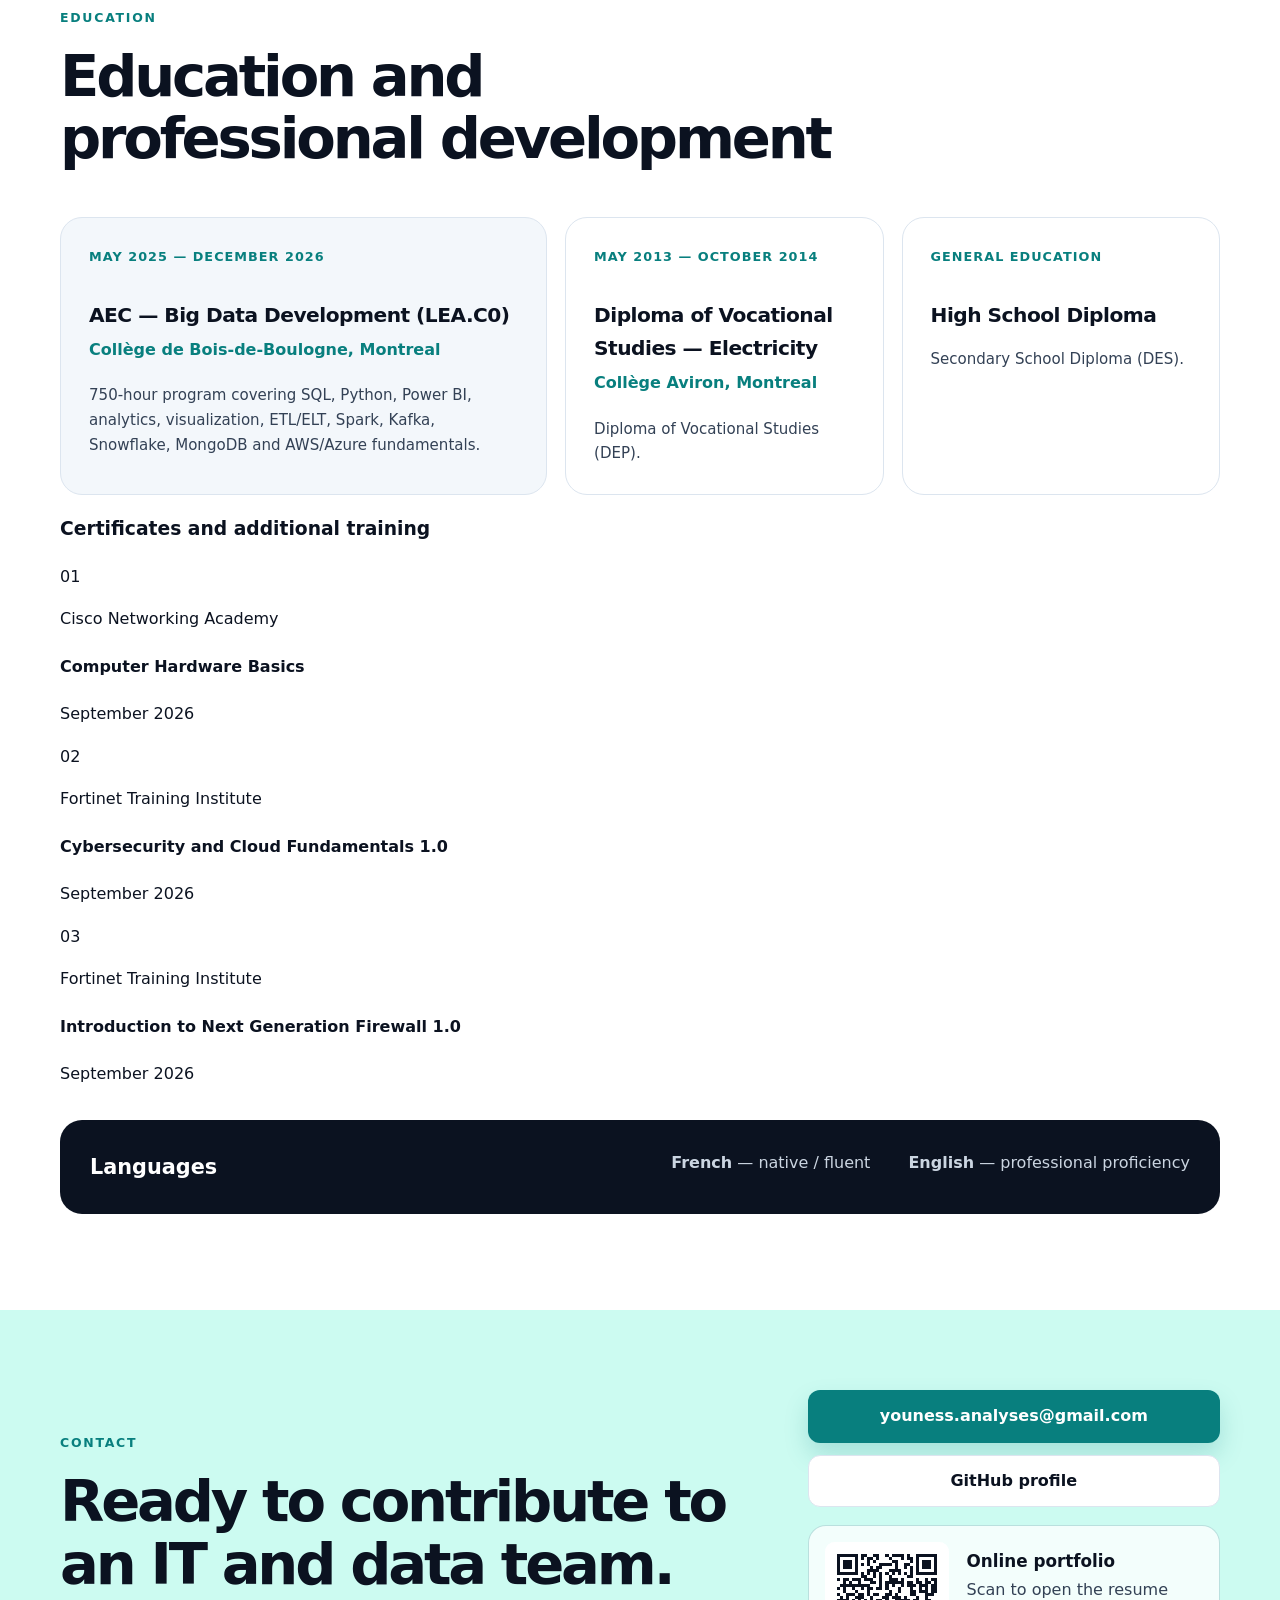
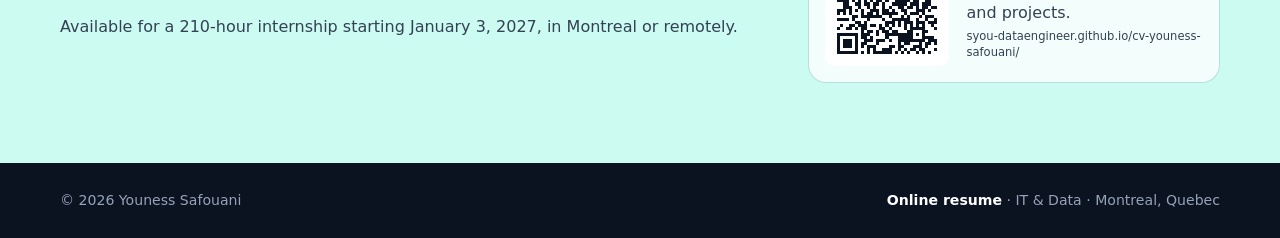
==== commit f56d3428: "Separate certificates and languages in English" ====
--- a/en.html
+++ b/en.html
@@ -18,7 +18,7 @@
   <link rel="alternate" hreflang="x-default" href="https://syou-dataengineer.github.io/cv-youness-safouani/">
   <link rel="icon" href="favicon.svg" type="image/svg+xml">
   <title>Youness Safouani | IT &amp; Data</title>
-  <link rel="stylesheet" href="styles.css?v=20260916-mobile-language">
+  <link rel="stylesheet" href="styles.css?v=20260930-certificates-languages">
   <script type="application/ld+json">
   {
     "@context": "https://schema.org",
@@ -313,12 +313,33 @@
           </article>
         </div>
 
+        <div class="certifications">
+          <h3>Certificates and additional training</h3>
+          <div class="certifications-grid">
+            <article class="certificate-card">
+              <span class="certificate-number">01</span>
+              <p class="certificate-provider">Cisco Networking Academy</p>
+              <h4>Computer Hardware Basics</h4>
+              <p class="certificate-date">September 2026</p>
+            </article>
+            <article class="certificate-card">
+              <span class="certificate-number">02</span>
+              <p class="certificate-provider">Fortinet Training Institute</p>
+              <h4>Cybersecurity and Cloud Fundamentals 1.0</h4>
+              <p class="certificate-date">September 2026</p>
+            </article>
+            <article class="certificate-card">
+              <span class="certificate-number">03</span>
+              <p class="certificate-provider">Fortinet Training Institute</p>
+              <h4>Introduction to Next Generation Firewall 1.0</h4>
+              <p class="certificate-date">September 2026</p>
+            </article>
+          </div>
+        </div>
+
         <div class="languages">
-          <h3>Certificates and languages</h3>
+          <h3>Languages</h3>
           <div>
-            <span><strong>Cisco Networking Academy</strong> — Computer Hardware Basics, Sep 2026</span>
-            <span><strong>Fortinet Training Institute</strong> — Cybersecurity and Cloud Fundamentals 1.0, Sep 2026</span>
-            <span><strong>Fortinet Training Institute</strong> — Introduction to Next Generation Firewall 1.0, Sep 2026</span>
             <span><strong>French</strong> — native / fluent</span>
             <span><strong>English</strong> — professional proficiency</span>
           </div>
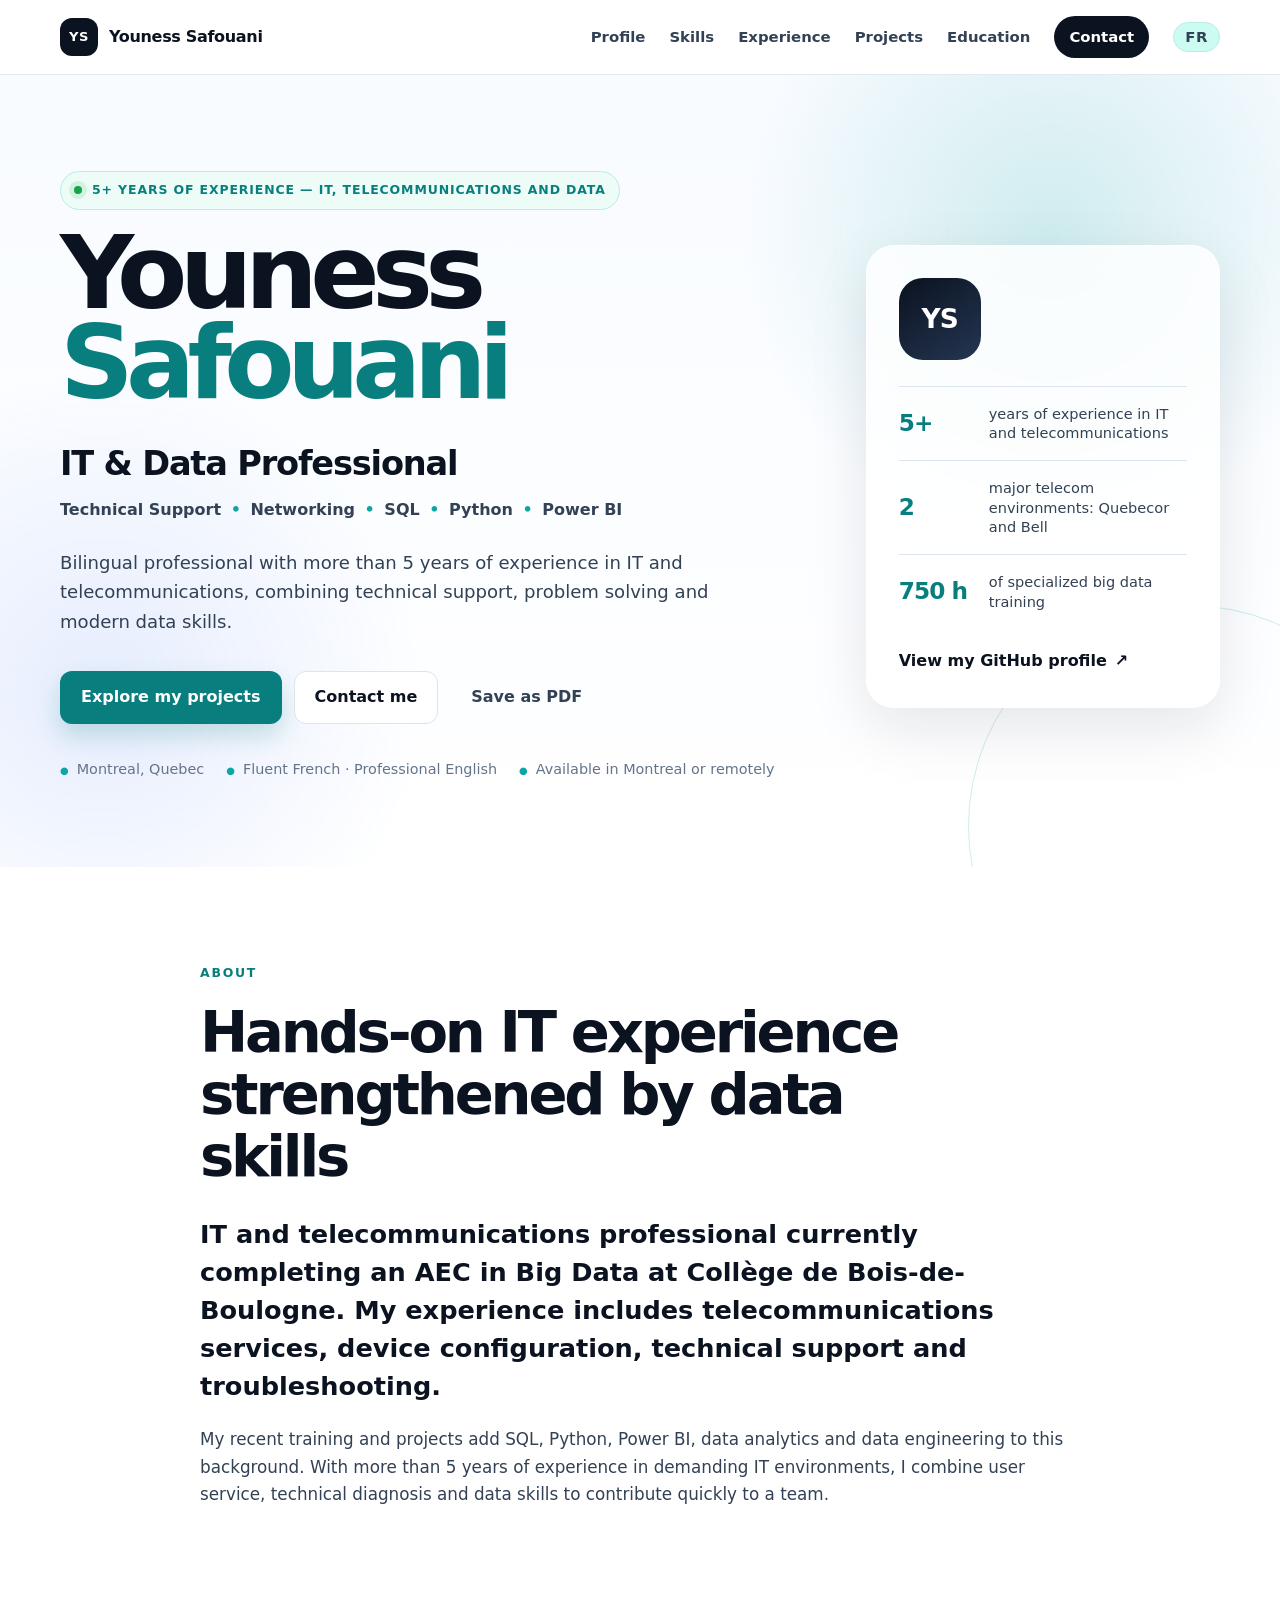
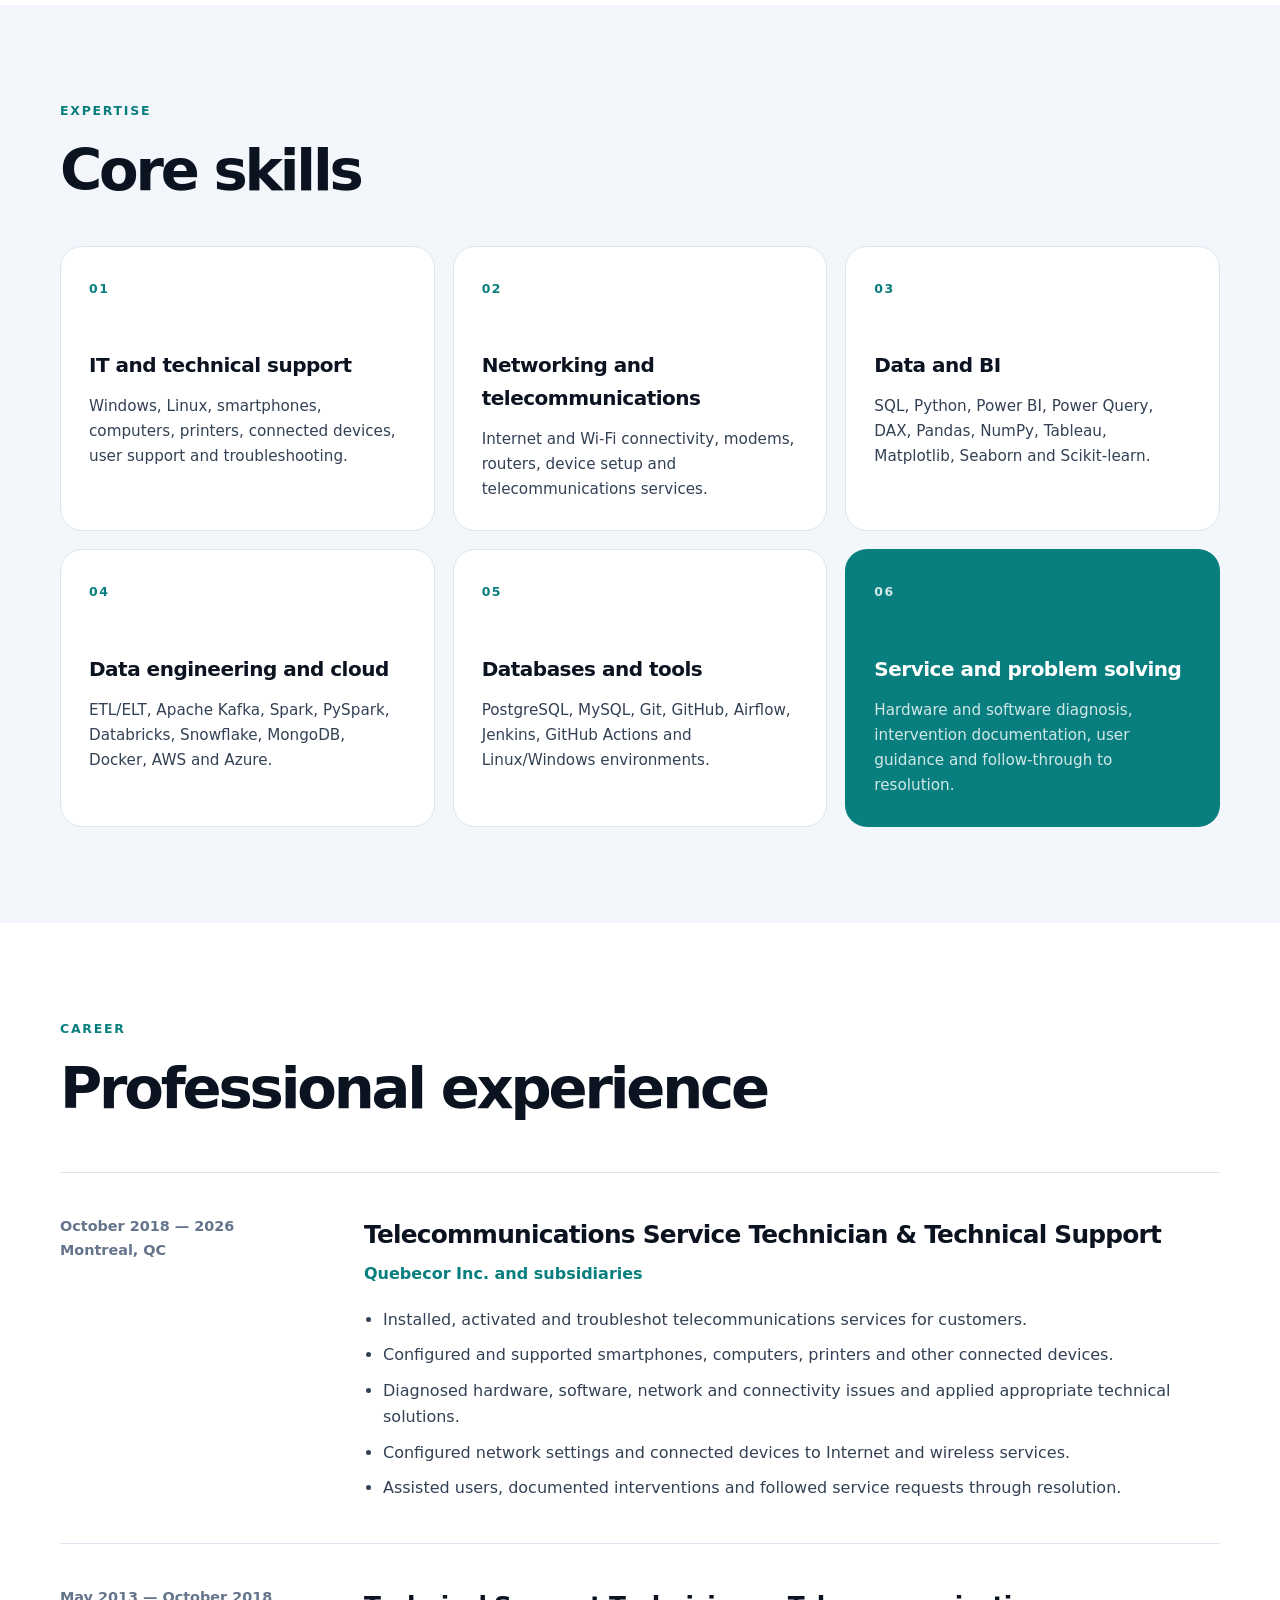
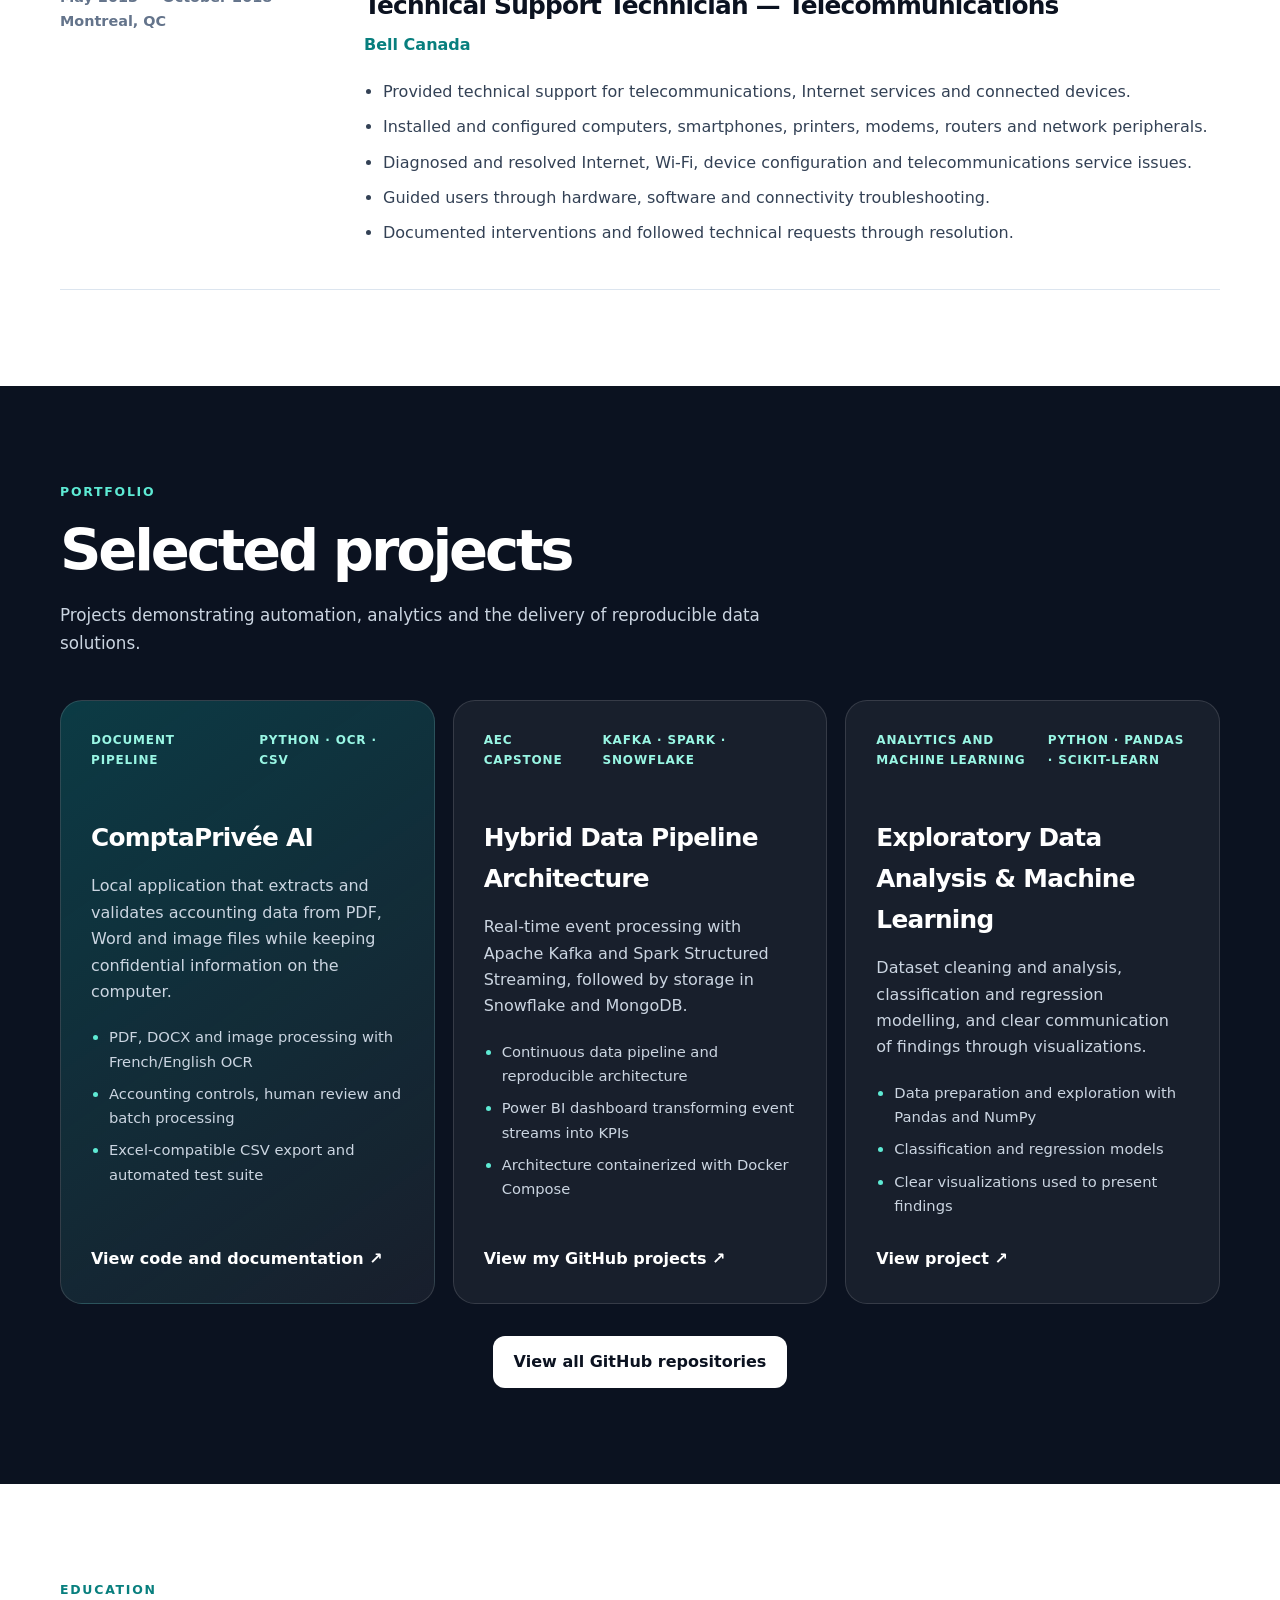
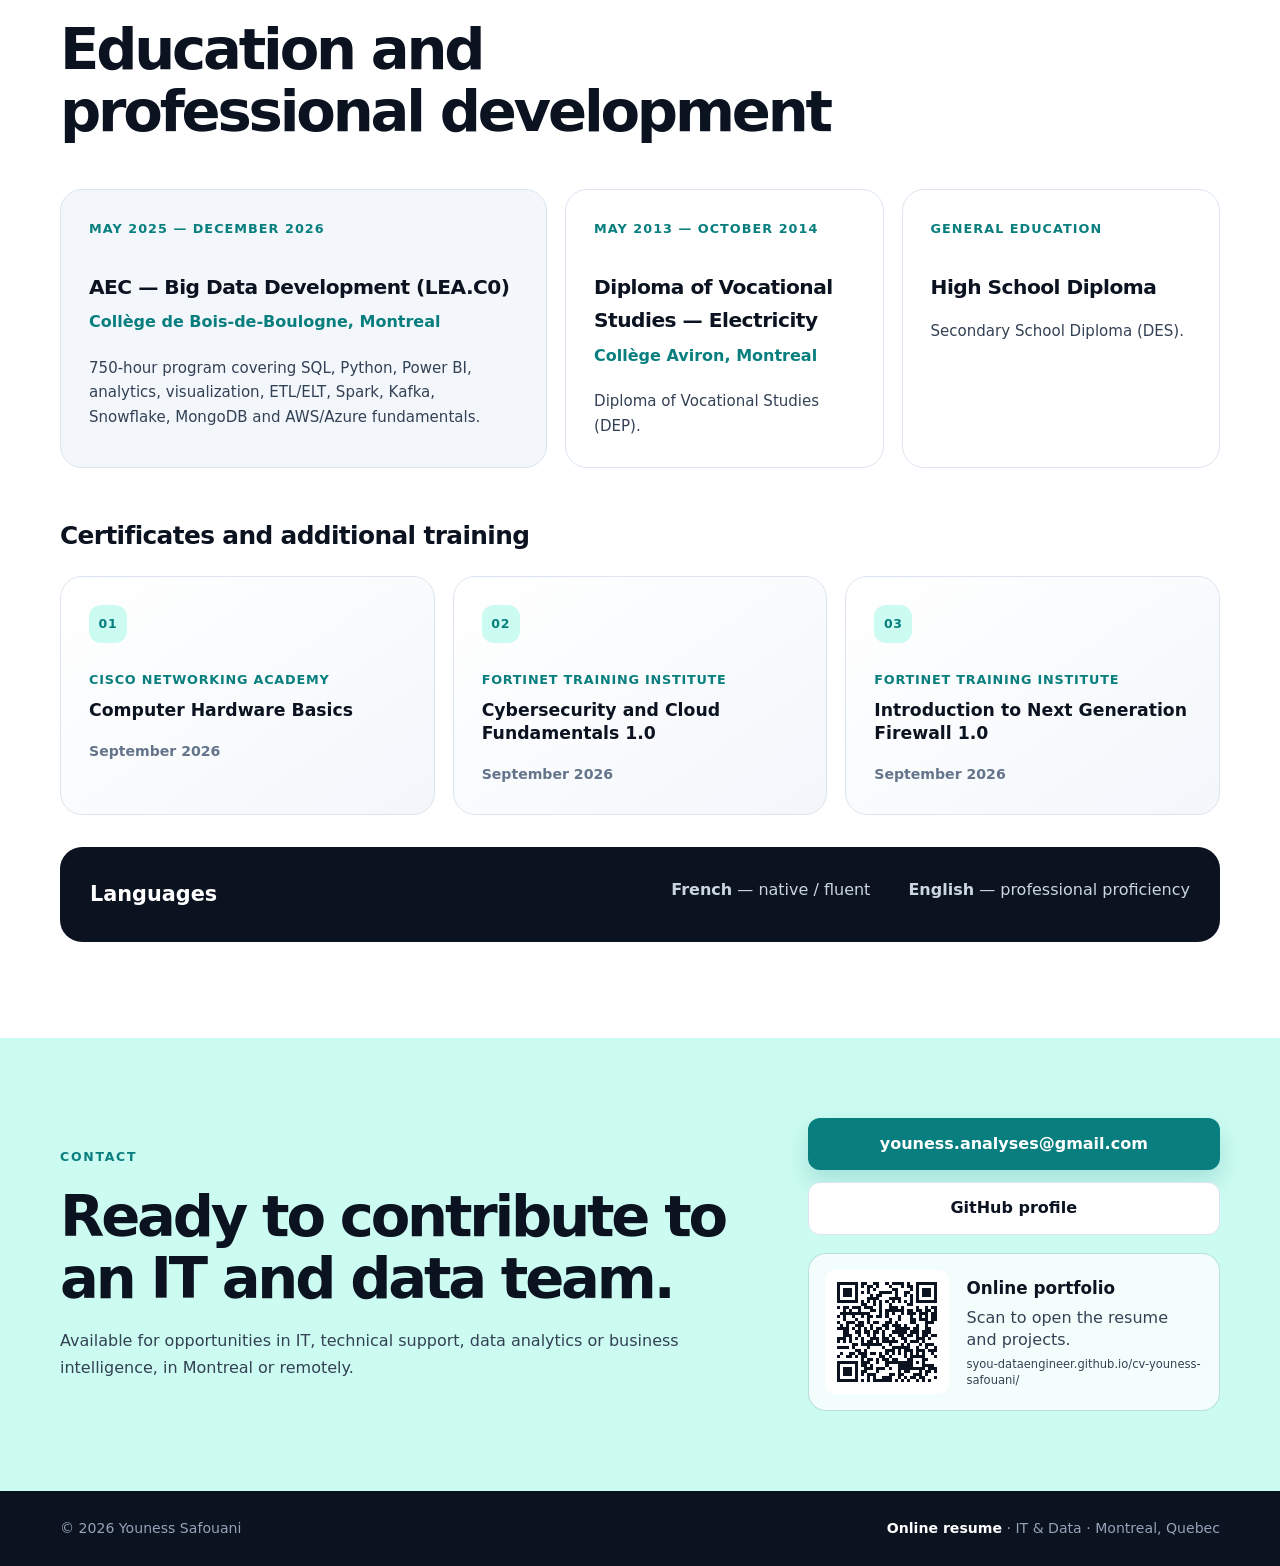
==== commit 7af2e47b: "Refocus the English resume on 5 years of experience" ====
--- a/en.html
+++ b/en.html
@@ -3,11 +3,11 @@
 <head>
   <meta charset="utf-8">
   <meta name="viewport" content="width=device-width, initial-scale=1">
-  <meta name="description" content="Professional resume of Youness Safouani, an IT, telecommunications and data professional seeking a 210-hour internship starting in January 2027 in Montreal.">
+  <meta name="description" content="Professional resume of Youness Safouani, a bilingual IT, telecommunications and data professional with more than 5 years of experience in Montreal.">
   <meta name="author" content="Youness Safouani">
   <meta name="theme-color" content="#0b1220">
-  <meta property="og:title" content="Youness Safouani | IT & Data">
-  <meta property="og:description" content="Power BI, SQL, Python, data visualization and data engineering.">
+  <meta property="og:title" content="Youness Safouani | IT & Data Professional">
+  <meta property="og:description" content="5+ years of experience in IT and telecommunications, with SQL, Python, Power BI and data engineering.">
   <meta property="og:type" content="website">
   <meta property="og:url" content="https://syou-dataengineer.github.io/cv-youness-safouani/en.html">
   <meta property="og:locale" content="en_CA">
@@ -17,7 +17,7 @@
   <link rel="alternate" hreflang="en-CA" href="https://syou-dataengineer.github.io/cv-youness-safouani/en.html">
   <link rel="alternate" hreflang="x-default" href="https://syou-dataengineer.github.io/cv-youness-safouani/">
   <link rel="icon" href="favicon.svg" type="image/svg+xml">
-  <title>Youness Safouani | IT &amp; Data</title>
+  <title>Youness Safouani | IT &amp; Data Professional</title>
   <link rel="stylesheet" href="styles.css?v=20260930-certificates-languages">
   <script type="application/ld+json">
   {
@@ -68,13 +68,13 @@
         <section class="hero" id="home">
       <div class="container hero-grid">
         <div class="hero-copy">
-          <p class="eyebrow"><span class="status-dot"></span> 210-hour internship — starting January 3, 2027</p>
+          <p class="eyebrow"><span class="status-dot"></span> 5+ years of experience — IT, telecommunications and data</p>
           <h1>Youness<br><span>Safouani</span></h1>
-          <p class="hero-role">IT &amp; Data — Internship Candidate</p>
+          <p class="hero-role">IT &amp; Data Professional</p>
           <p class="hero-tools">Technical Support <span>•</span> Networking <span>•</span> SQL <span>•</span> Python <span>•</span> Power BI</p>
           <p class="hero-summary">
-            IT and telecommunications professional combining extensive hands-on technical support
-            experience with recent training in data analytics and data engineering.
+            Bilingual professional with more than 5 years of experience in IT and telecommunications,
+            combining technical support, problem solving and modern data skills.
           </p>
           <div class="hero-actions">
             <a class="button button-primary" href="#projects">Explore my projects</a>
@@ -84,19 +84,19 @@
           <div class="quick-info" aria-label="Key information">
             <span>Montreal, Quebec</span>
             <span>Fluent French · Professional English</span>
-            <span>Available January 2027</span>
+            <span>Available in Montreal or remotely</span>
           </div>
         </div>
 
         <aside class="hero-card" aria-label="Professional summary">
           <div class="initials" aria-hidden="true">YS</div>
           <div class="metric">
-            <strong>13+</strong>
-            <span>years in IT and telecommunications</span>
+            <strong>5+</strong>
+            <span>years of experience in IT and telecommunications</span>
           </div>
           <div class="metric">
-            <strong>210 h</strong>
-            <span>required internship</span>
+            <strong>2</strong>
+            <span>major telecom environments: Quebecor and Bell</span>
           </div>
           <div class="metric">
             <strong>750 h</strong>
@@ -120,9 +120,9 @@
         </p>
         <p>
           My recent training and projects add SQL, Python, Power BI, data analytics and data
-          engineering to this background. I am seeking a 210-hour internship starting January 3,
-          2027, with a strong interest in contributing to an IT team and continuing with the
-          organization if a suitable opportunity becomes available.
+          engineering to this background. With more than 5 years of experience in demanding IT
+          environments, I combine user service, technical diagnosis and data skills to contribute
+          quickly to a team.
         </p>
       </div>
     </section>
@@ -352,7 +352,7 @@
         <div>
           <p class="section-kicker">Contact</p>
           <h2>Ready to contribute to an IT and data team.</h2>
-          <p>Available for a 210-hour internship starting January 3, 2027, in Montreal or remotely.</p>
+          <p>Available for opportunities in IT, technical support, data analytics or business intelligence, in Montreal or remotely.</p>
         </div>
         <div class="contact-panel">
           <div class="contact-actions">
--- a/styles.css
+++ b/styles.css
@@ -684,6 +684,70 @@
   font-size: .94rem;
 }
 
+.certifications {
+  margin-top: 48px;
+}
+
+.certifications > h3 {
+  margin: 0;
+  color: var(--ink);
+  font-size: 1.55rem;
+  letter-spacing: -.025em;
+}
+
+.certifications-grid {
+  display: grid;
+  grid-template-columns: repeat(3, minmax(0, 1fr));
+  gap: 18px;
+  margin-top: 20px;
+}
+
+.certificate-card {
+  position: relative;
+  min-height: 210px;
+  padding: 28px;
+  overflow: hidden;
+  border: 1px solid var(--line);
+  border-radius: var(--radius);
+  background: linear-gradient(145deg, #ffffff 0%, var(--surface) 100%);
+}
+
+.certificate-number {
+  display: inline-grid;
+  width: 38px;
+  height: 38px;
+  place-items: center;
+  border-radius: 12px;
+  background: var(--accent-soft);
+  color: var(--accent-dark);
+  font-size: .78rem;
+  font-weight: 850;
+  letter-spacing: .06em;
+}
+
+.certificate-provider {
+  margin: 26px 0 8px;
+  color: var(--accent-dark);
+  font-size: .8rem;
+  font-weight: 850;
+  letter-spacing: .06em;
+  text-transform: uppercase;
+}
+
+.certificate-card h4 {
+  margin: 0;
+  color: var(--ink);
+  font-size: 1.08rem;
+  line-height: 1.35;
+}
+
+.certificate-date {
+  margin: 18px 0 0;
+  color: var(--muted);
+  font-size: .88rem;
+  font-weight: 700;
+}
+
 .languages {
   display: flex;
   align-items: flex-start;
@@ -880,6 +944,10 @@
     grid-template-columns: 1fr 1fr;
   }
 
+  .certifications-grid {
+    grid-template-columns: 1fr;
+  }
+
   .primary-education {
     grid-column: 1 / -1;
   }
@@ -942,6 +1010,11 @@
 
   .project-card {
     min-height: 320px;
+    padding: 24px;
+  }
+
+  .certificate-card {
+    min-height: 0;
     padding: 24px;
   }
 
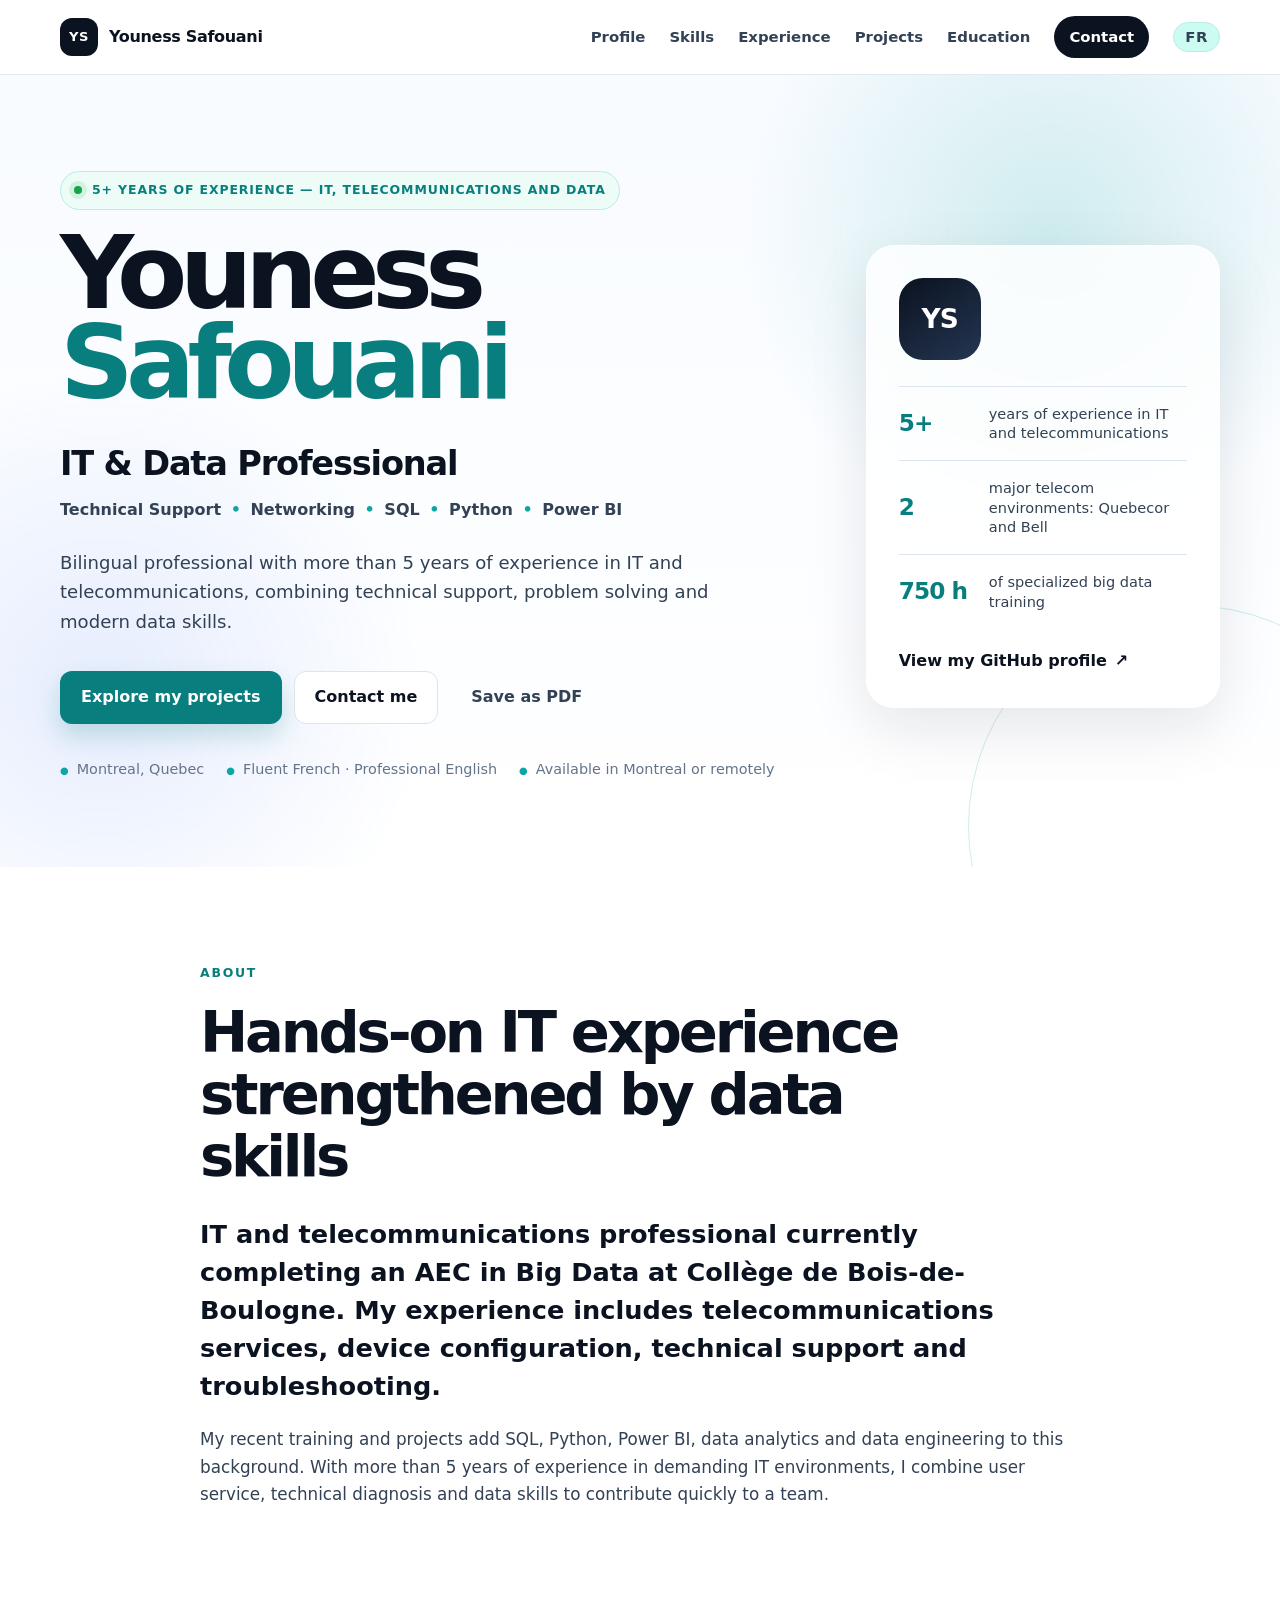
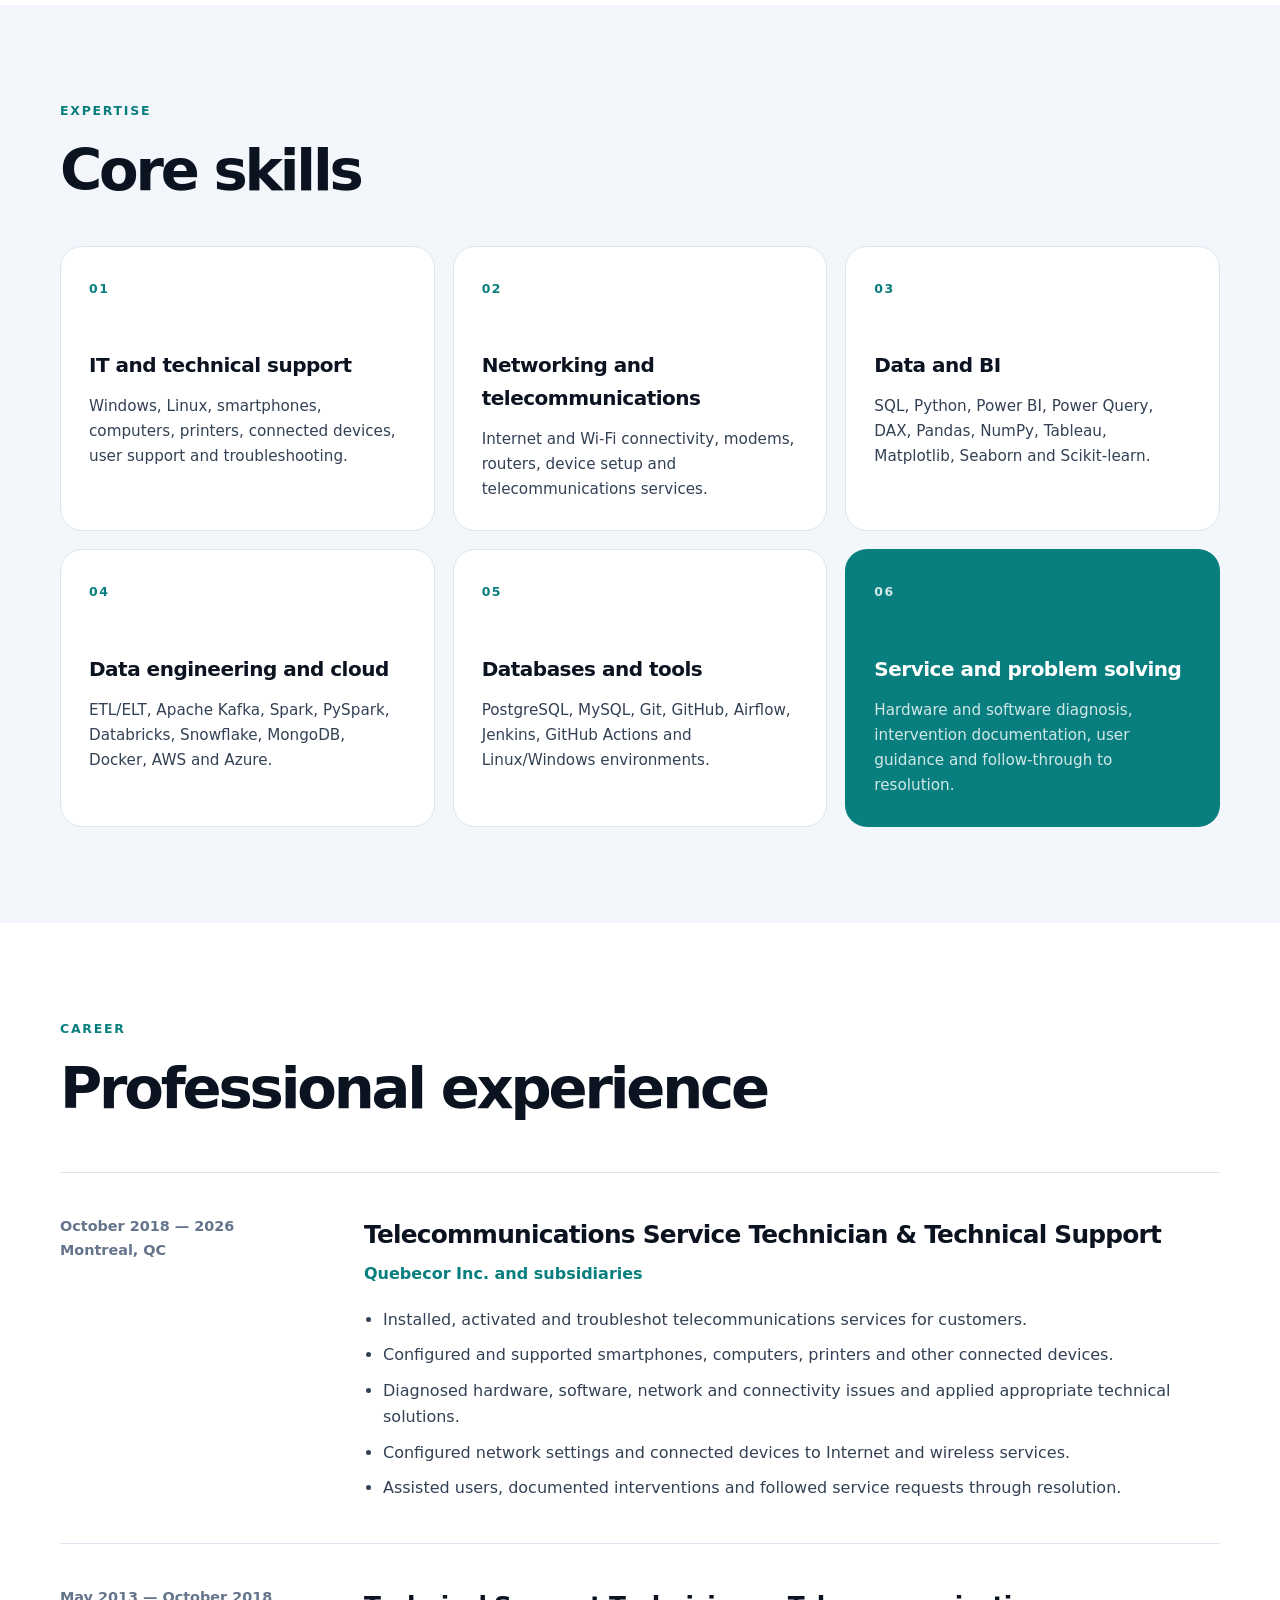
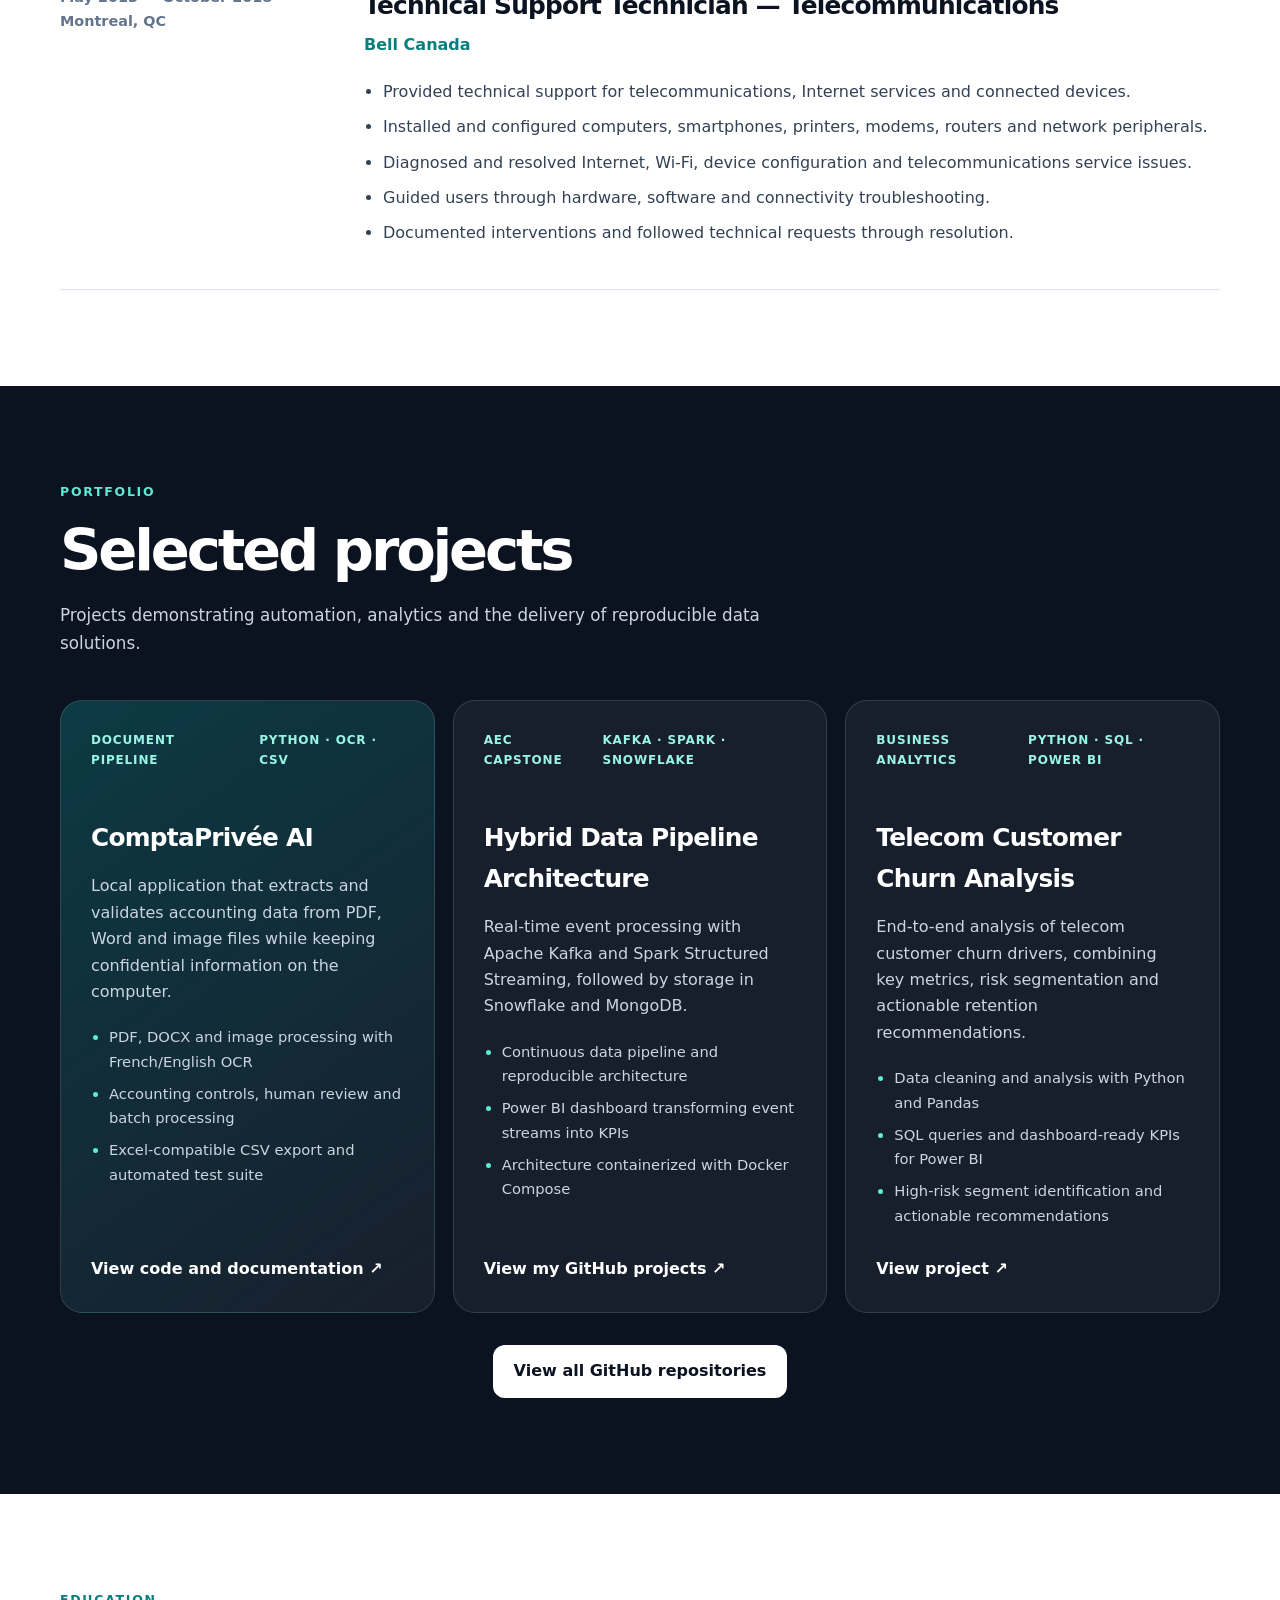
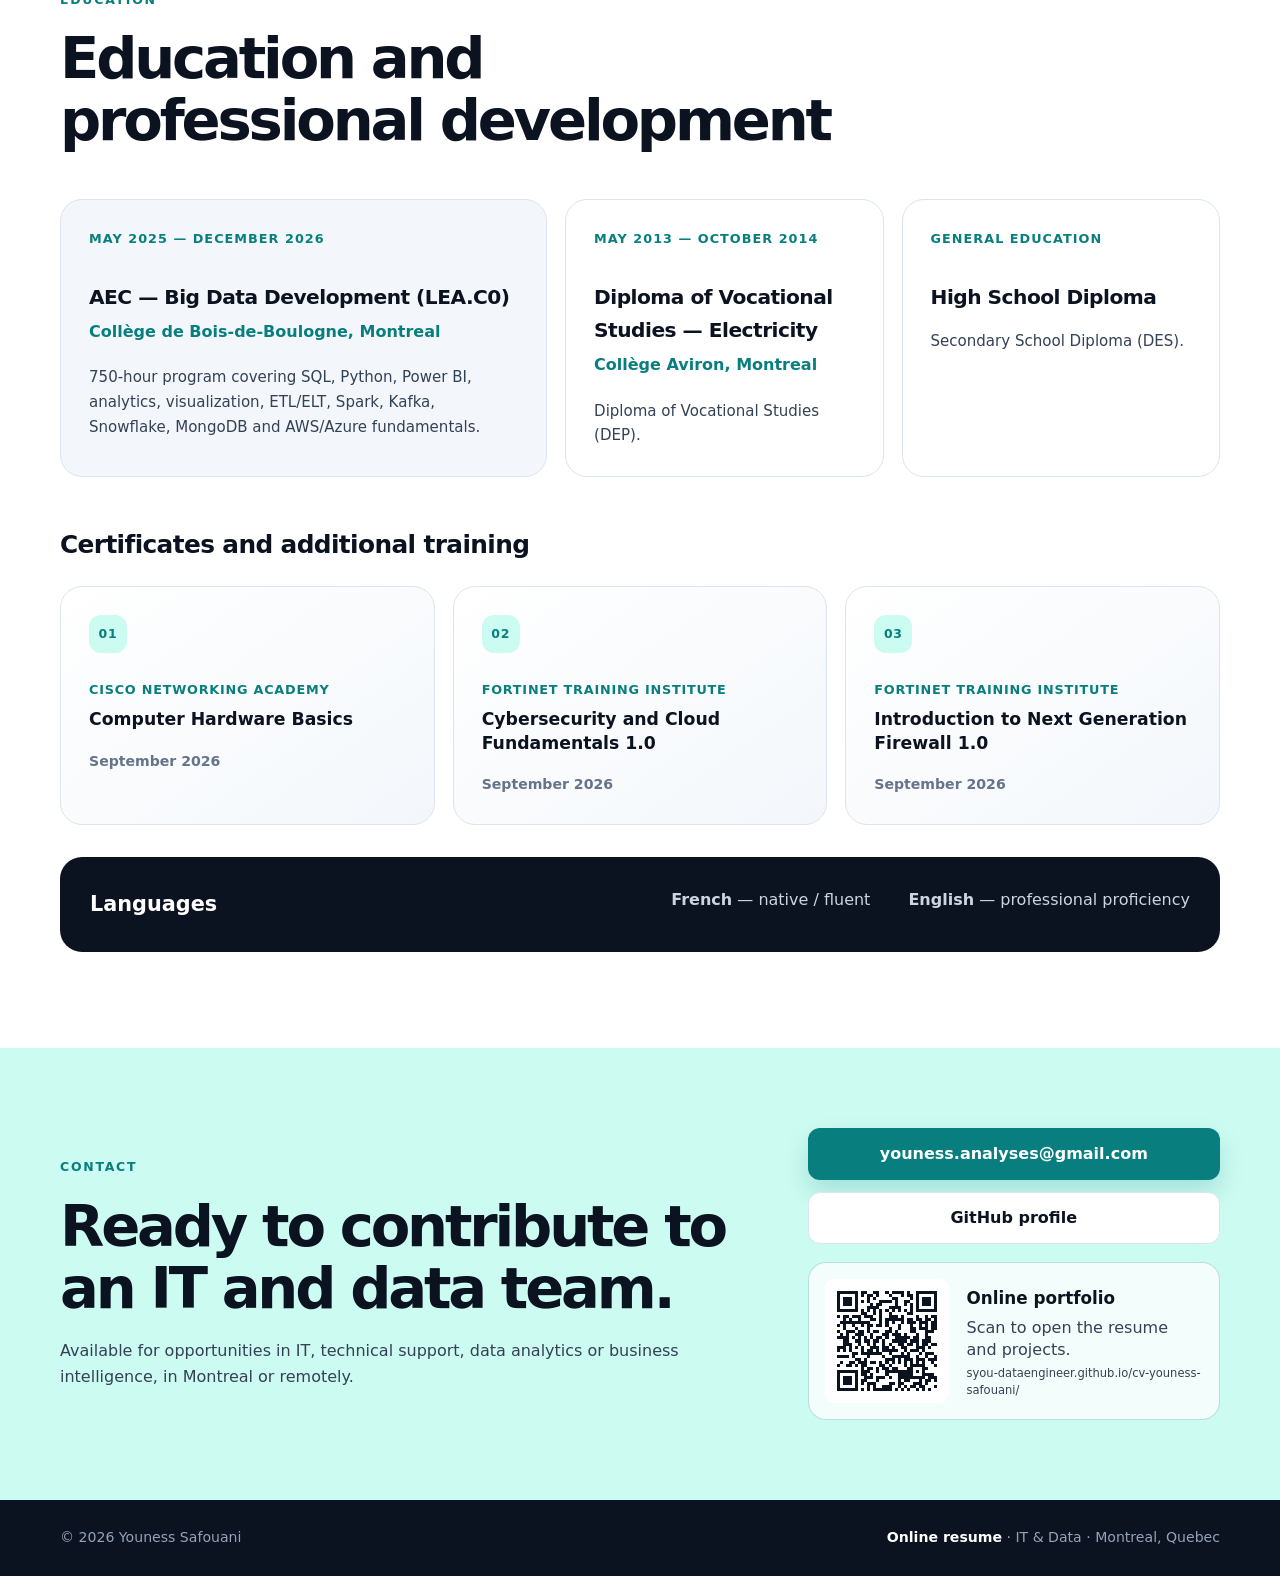
==== commit 8ed0e5c4: "Fix the telecom analytics project link" ====
--- a/en.html
+++ b/en.html
@@ -262,21 +262,21 @@
 
           <article class="project-card">
             <div class="project-topline">
-              <span>Analytics and machine learning</span>
-              <span>Python · Pandas · Scikit-learn</span>
-            </div>
-            <h3>Exploratory Data Analysis &amp; Machine Learning</h3>
+              <span>Business analytics</span>
+              <span>Python · SQL · Power BI</span>
+            </div>
+            <h3>Telecom Customer Churn Analysis</h3>
             <p>
-              Dataset cleaning and analysis, classification and regression modelling,
-              and clear communication of findings through visualizations.
+              End-to-end analysis of telecom customer churn drivers, combining key metrics,
+              risk segmentation and actionable retention recommendations.
             </p>
             <ul class="project-highlights">
-              <li>Data preparation and exploration with Pandas and NumPy</li>
-              <li>Classification and regression models</li>
-              <li>Clear visualizations used to present findings</li>
+              <li>Data cleaning and analysis with Python and Pandas</li>
+              <li>SQL queries and dashboard-ready KPIs for Power BI</li>
+              <li>High-risk segment identification and actionable recommendations</li>
             </ul>
-            <a href="https://github.com/SYou-dataengineer/python-data-exploration" target="_blank" rel="noopener"
-               aria-label="View the exploratory data analysis project on GitHub">
+            <a href="https://github.com/SYou-dataengineer/telecom-churn-analysis" target="_blank" rel="noopener"
+               aria-label="View the telecom customer churn analysis project on GitHub">
               View project <span aria-hidden="true">↗</span>
             </a>
           </article>
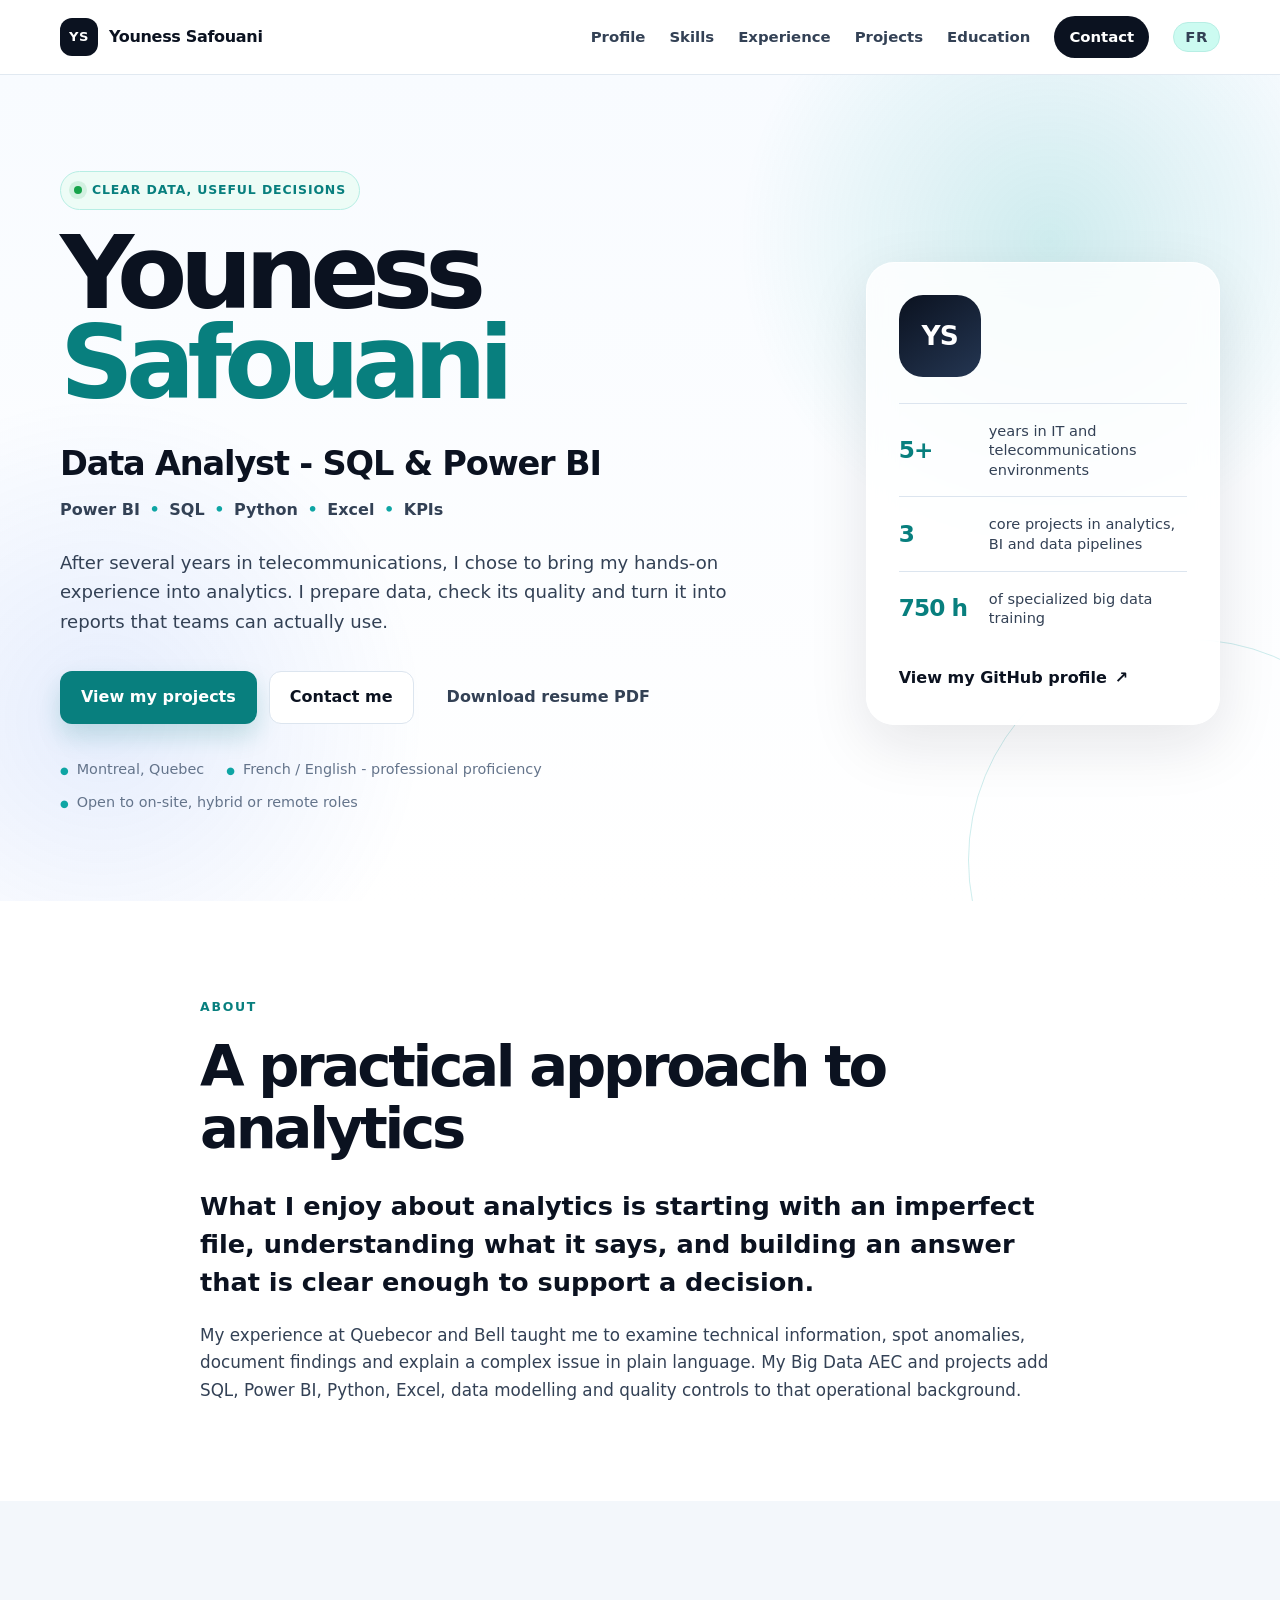
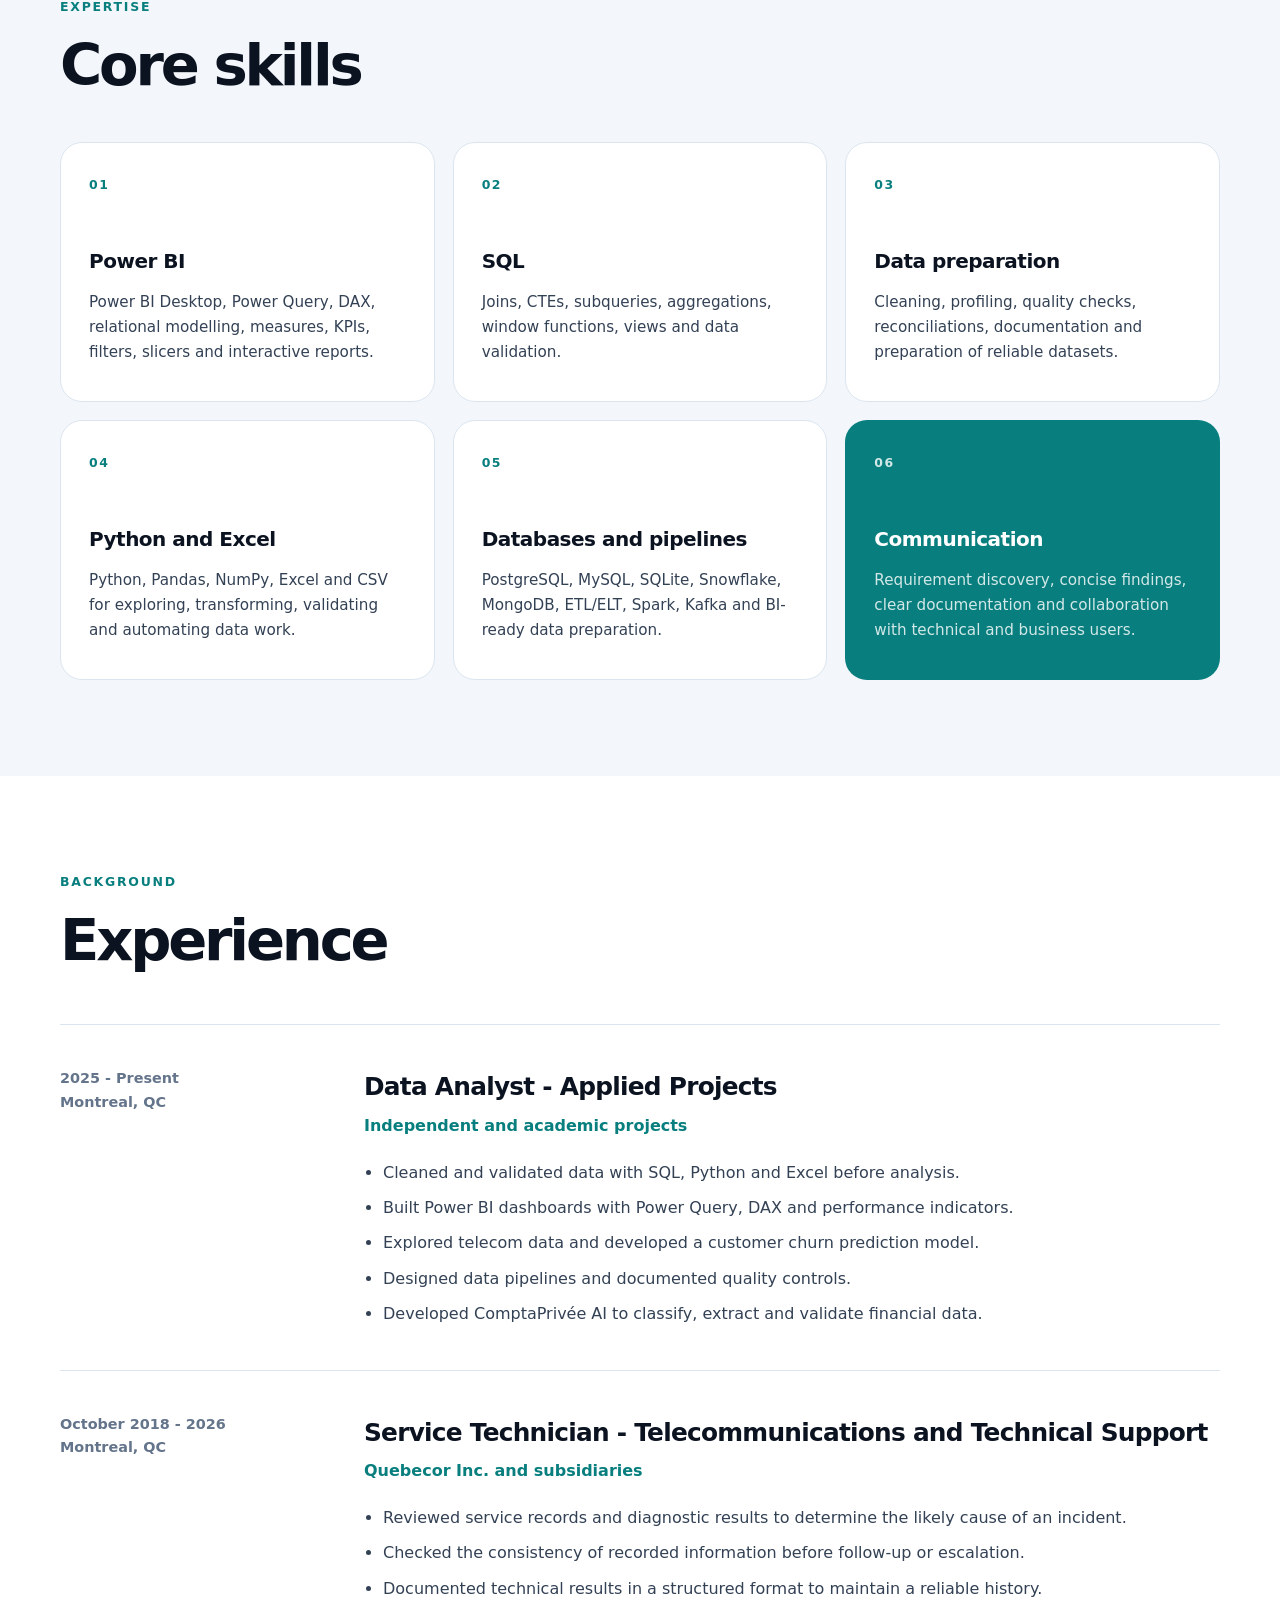
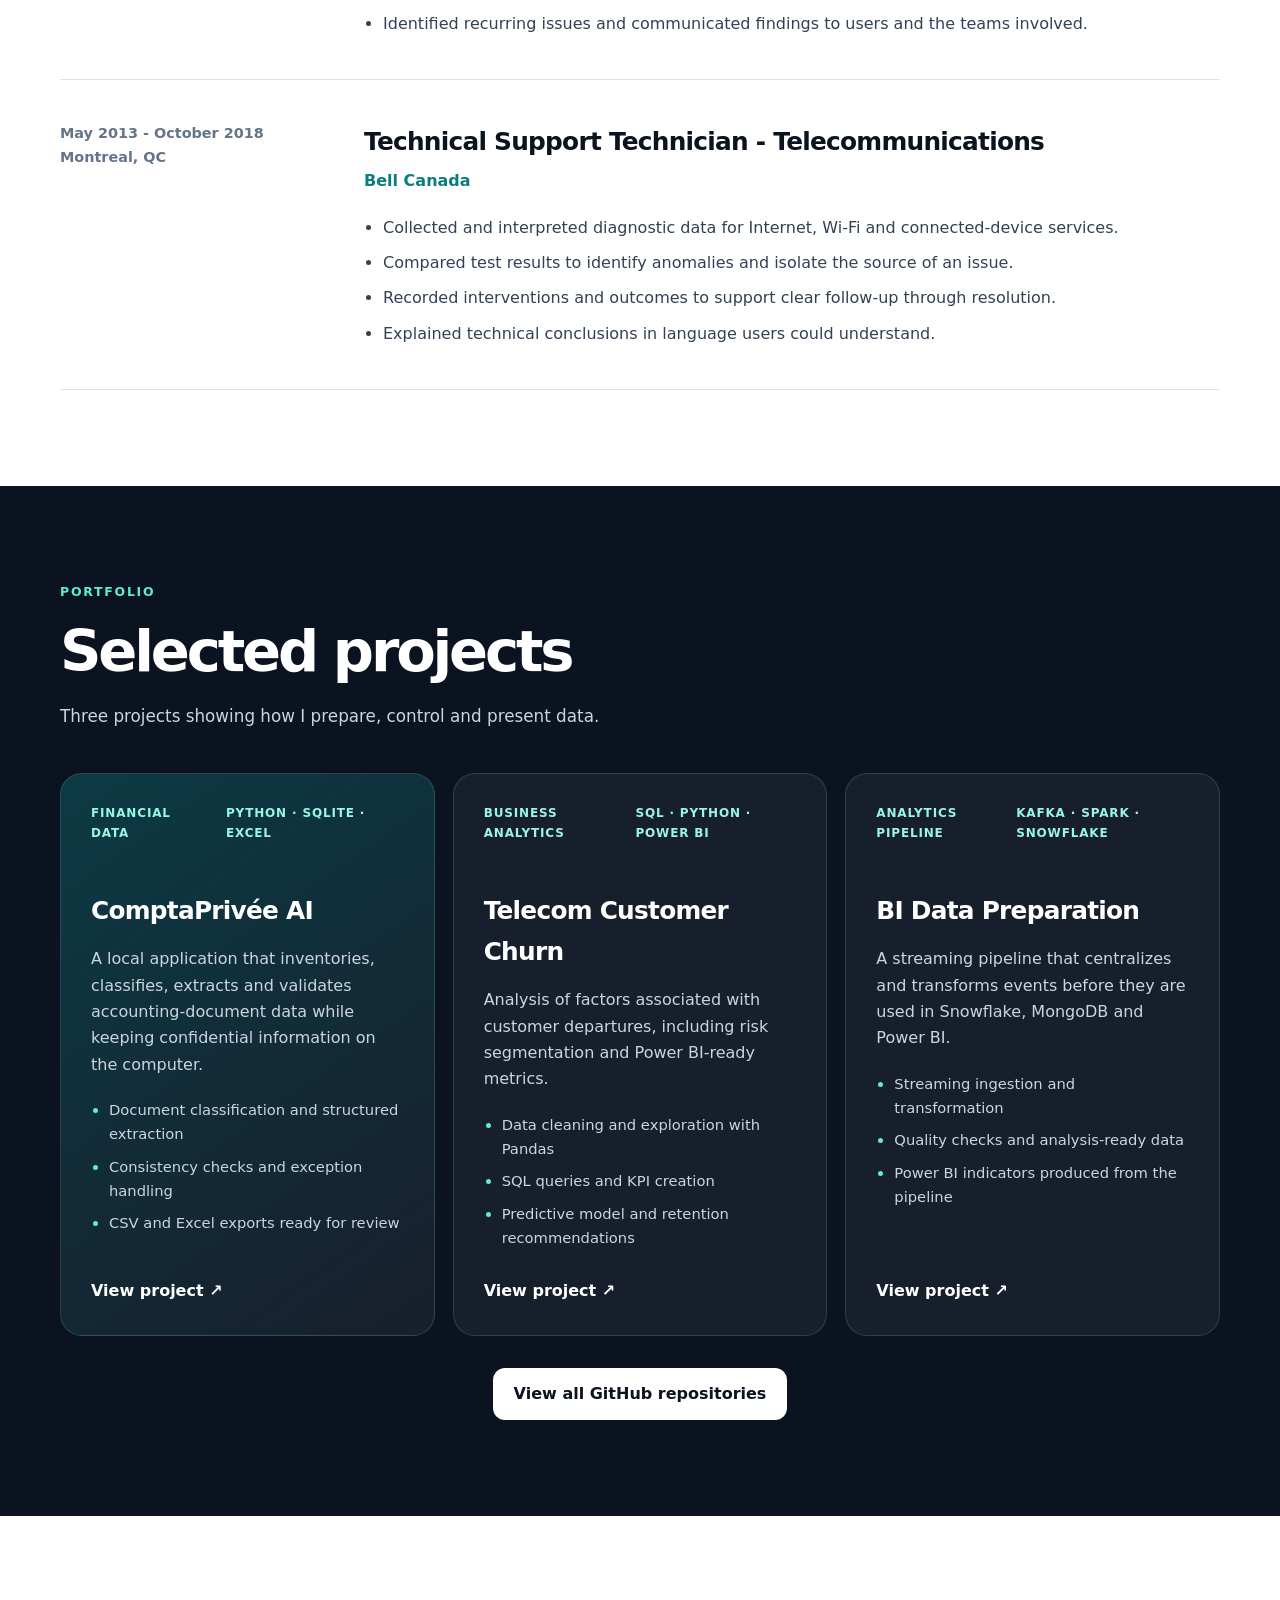
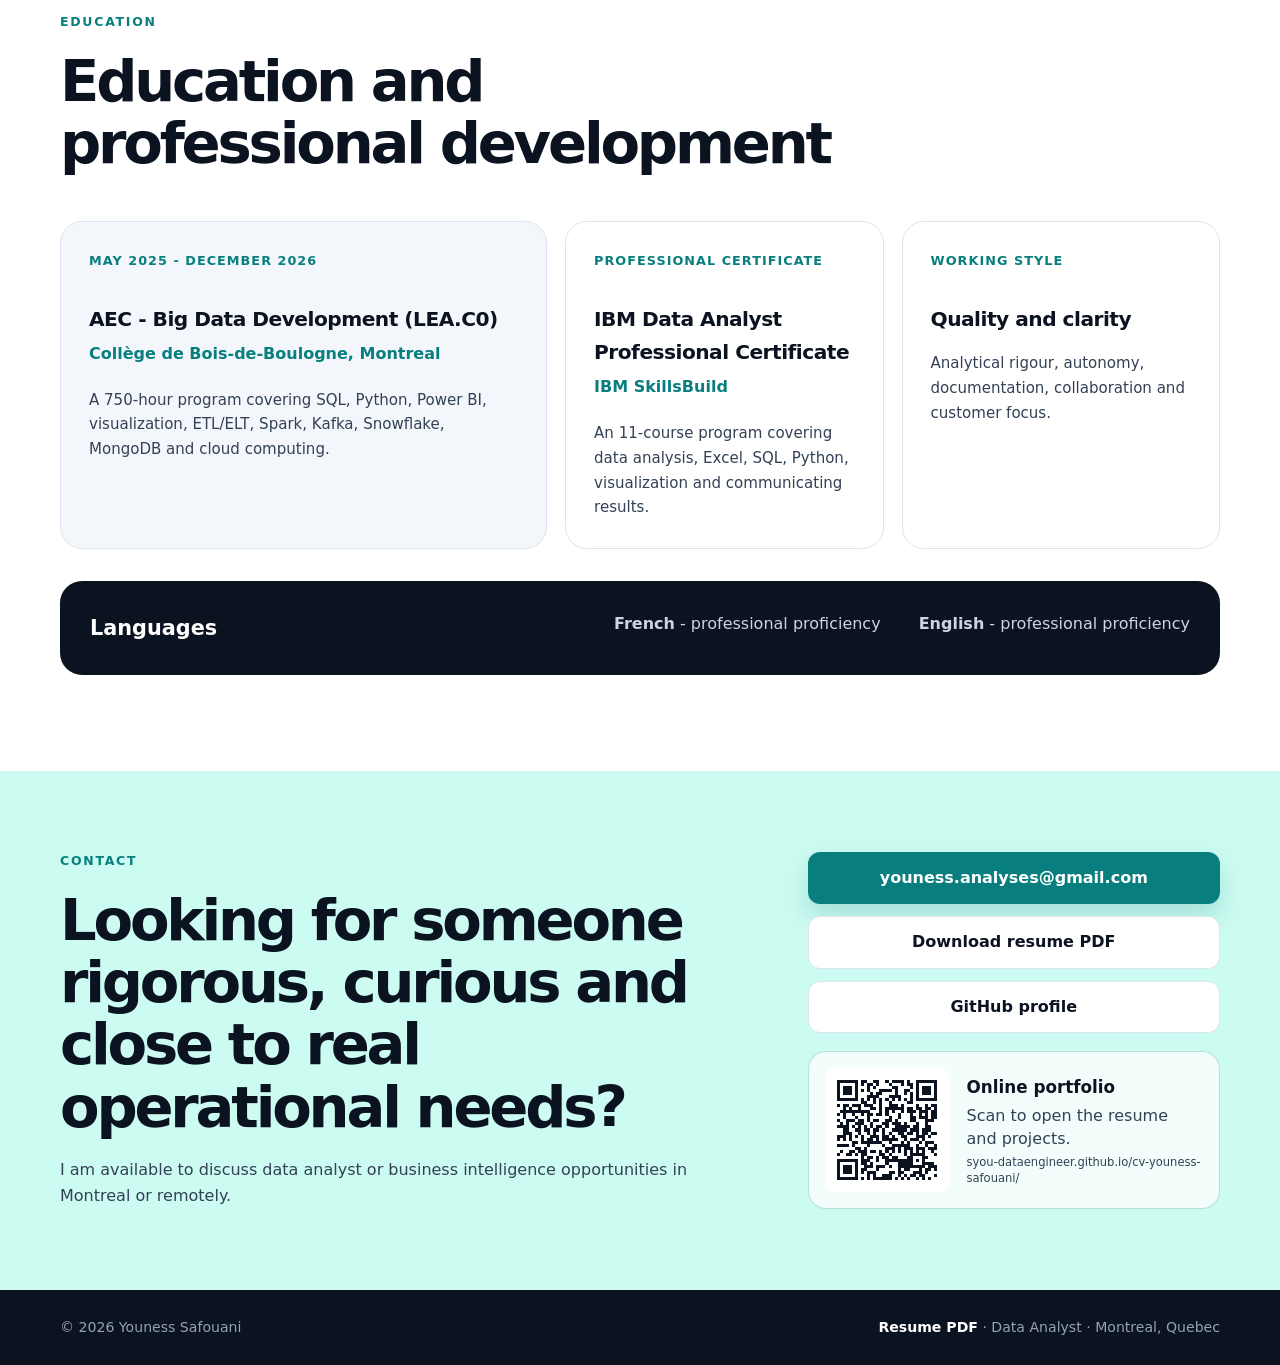
==== commit 64e0ee12: "Mettre à jour le portfolio bilingue et les CV PDF" ====
--- a/en.html
+++ b/en.html
@@ -3,11 +3,11 @@
 <head>
   <meta charset="utf-8">
   <meta name="viewport" content="width=device-width, initial-scale=1">
-  <meta name="description" content="Professional resume of Youness Safouani, a bilingual IT, telecommunications and data professional with more than 5 years of experience in Montreal.">
+  <meta name="description" content="Portfolio of Youness Safouani, a Montreal data analyst focused on SQL, Power BI, Python and data quality.">
   <meta name="author" content="Youness Safouani">
   <meta name="theme-color" content="#0b1220">
-  <meta property="og:title" content="Youness Safouani | IT & Data Professional">
-  <meta property="og:description" content="5+ years of experience in IT and telecommunications, with SQL, Python, Power BI and data engineering.">
+  <meta property="og:title" content="Youness Safouani | Data Analyst">
+  <meta property="og:description" content="SQL, Power BI, Python, Excel, KPIs and applied data projects.">
   <meta property="og:type" content="website">
   <meta property="og:url" content="https://syou-dataengineer.github.io/cv-youness-safouani/en.html">
   <meta property="og:locale" content="en_CA">
@@ -17,14 +17,14 @@
   <link rel="alternate" hreflang="en-CA" href="https://syou-dataengineer.github.io/cv-youness-safouani/en.html">
   <link rel="alternate" hreflang="x-default" href="https://syou-dataengineer.github.io/cv-youness-safouani/">
   <link rel="icon" href="favicon.svg" type="image/svg+xml">
-  <title>Youness Safouani | IT &amp; Data Professional</title>
-  <link rel="stylesheet" href="styles.css?v=20260930-certificates-languages">
+  <title>Youness Safouani | Data Analyst</title>
+  <link rel="stylesheet" href="styles.css?v=20261112-data-analyst">
   <script type="application/ld+json">
   {
     "@context": "https://schema.org",
     "@type": "Person",
     "name": "Youness Safouani",
-    "jobTitle": "IT and Data Professional",
+    "jobTitle": "Data Analyst",
     "email": "mailto:youness.analyses@gmail.com",
     "address": {
       "@type": "PostalAddress",
@@ -32,7 +32,10 @@
       "addressRegion": "QC",
       "addressCountry": "CA"
     },
-    "sameAs": ["https://github.com/SYou-dataengineer"]
+    "sameAs": [
+      "https://github.com/SYou-dataengineer",
+      "https://www.linkedin.com/in/yousef-sifawi-9a0787427"
+    ]
   }
   </script>
 </head>
@@ -65,26 +68,26 @@
   </header>
 
   <main id="content">
-        <section class="hero" id="home">
+    <section class="hero" id="home">
       <div class="container hero-grid">
         <div class="hero-copy">
-          <p class="eyebrow"><span class="status-dot"></span> 5+ years of experience — IT, telecommunications and data</p>
+          <p class="eyebrow"><span class="status-dot"></span> Clear data, useful decisions</p>
           <h1>Youness<br><span>Safouani</span></h1>
-          <p class="hero-role">IT &amp; Data Professional</p>
-          <p class="hero-tools">Technical Support <span>•</span> Networking <span>•</span> SQL <span>•</span> Python <span>•</span> Power BI</p>
+          <p class="hero-role">Data Analyst - SQL &amp; Power BI</p>
+          <p class="hero-tools">Power BI <span>•</span> SQL <span>•</span> Python <span>•</span> Excel <span>•</span> KPIs</p>
           <p class="hero-summary">
-            Bilingual professional with more than 5 years of experience in IT and telecommunications,
-            combining technical support, problem solving and modern data skills.
+            After several years in telecommunications, I chose to bring my hands-on experience into analytics.
+            I prepare data, check its quality and turn it into reports that teams can actually use.
           </p>
           <div class="hero-actions">
-            <a class="button button-primary" href="#projects">Explore my projects</a>
+            <a class="button button-primary" href="#projects">View my projects</a>
             <a class="button button-secondary" href="mailto:youness.analyses@gmail.com">Contact me</a>
-            <button class="button button-ghost print-button" type="button">Save as PDF</button>
+            <a class="button button-ghost" href="cv-youness-safouani-en.pdf" download>Download resume PDF</a>
           </div>
           <div class="quick-info" aria-label="Key information">
             <span>Montreal, Quebec</span>
-            <span>Fluent French · Professional English</span>
-            <span>Available in Montreal or remotely</span>
+            <span>French / English - professional proficiency</span>
+            <span>Open to on-site, hybrid or remote roles</span>
           </div>
         </div>
 
@@ -92,11 +95,11 @@
           <div class="initials" aria-hidden="true">YS</div>
           <div class="metric">
             <strong>5+</strong>
-            <span>years of experience in IT and telecommunications</span>
+            <span>years in IT and telecommunications environments</span>
           </div>
           <div class="metric">
-            <strong>2</strong>
-            <span>major telecom environments: Quebecor and Bell</span>
+            <strong>3</strong>
+            <span>core projects in analytics, BI and data pipelines</span>
           </div>
           <div class="metric">
             <strong>750 h</strong>
@@ -109,100 +112,114 @@
       </div>
     </section>
 
-        <section class="section" id="profile">
+    <section class="section" id="profile">
       <div class="container narrow">
         <p class="section-kicker">About</p>
-        <h2>Hands-on IT experience strengthened by data skills</h2>
+        <h2>A practical approach to analytics</h2>
         <p class="lead">
-          IT and telecommunications professional currently completing an AEC in Big Data
-          at Collège de Bois-de-Boulogne. My experience includes telecommunications services,
-          device configuration, technical support and troubleshooting.
+          What I enjoy about analytics is starting with an imperfect file, understanding what it says,
+          and building an answer that is clear enough to support a decision.
         </p>
         <p>
-          My recent training and projects add SQL, Python, Power BI, data analytics and data
-          engineering to this background. With more than 5 years of experience in demanding IT
-          environments, I combine user service, technical diagnosis and data skills to contribute
-          quickly to a team.
+          My experience at Quebecor and Bell taught me to examine technical information, spot anomalies,
+          document findings and explain a complex issue in plain language. My Big Data AEC and projects add
+          SQL, Power BI, Python, Excel, data modelling and quality controls to that operational background.
         </p>
       </div>
     </section>
 
-        <section class="section section-tinted" id="skills">
+    <section class="section section-tinted" id="skills">
       <div class="container">
         <p class="section-kicker">Expertise</p>
         <h2>Core skills</h2>
         <div class="skills-grid">
           <article class="skill-card">
             <span class="card-number">01</span>
-            <h3>IT and technical support</h3>
-            <p>Windows, Linux, smartphones, computers, printers, connected devices, user support and troubleshooting.</p>
+            <h3>Power BI</h3>
+            <p>Power BI Desktop, Power Query, DAX, relational modelling, measures, KPIs, filters, slicers and interactive reports.</p>
           </article>
           <article class="skill-card">
             <span class="card-number">02</span>
-            <h3>Networking and telecommunications</h3>
-            <p>Internet and Wi-Fi connectivity, modems, routers, device setup and telecommunications services.</p>
+            <h3>SQL</h3>
+            <p>Joins, CTEs, subqueries, aggregations, window functions, views and data validation.</p>
           </article>
           <article class="skill-card">
             <span class="card-number">03</span>
-            <h3>Data and BI</h3>
-            <p>SQL, Python, Power BI, Power Query, DAX, Pandas, NumPy, Tableau, Matplotlib, Seaborn and Scikit-learn.</p>
+            <h3>Data preparation</h3>
+            <p>Cleaning, profiling, quality checks, reconciliations, documentation and preparation of reliable datasets.</p>
           </article>
           <article class="skill-card">
             <span class="card-number">04</span>
-            <h3>Data engineering and cloud</h3>
-            <p>ETL/ELT, Apache Kafka, Spark, PySpark, Databricks, Snowflake, MongoDB, Docker, AWS and Azure.</p>
+            <h3>Python and Excel</h3>
+            <p>Python, Pandas, NumPy, Excel and CSV for exploring, transforming, validating and automating data work.</p>
           </article>
           <article class="skill-card">
             <span class="card-number">05</span>
-            <h3>Databases and tools</h3>
-            <p>PostgreSQL, MySQL, Git, GitHub, Airflow, Jenkins, GitHub Actions and Linux/Windows environments.</p>
+            <h3>Databases and pipelines</h3>
+            <p>PostgreSQL, MySQL, SQLite, Snowflake, MongoDB, ETL/ELT, Spark, Kafka and BI-ready data preparation.</p>
           </article>
           <article class="skill-card accent-card">
             <span class="card-number">06</span>
-            <h3>Service and problem solving</h3>
-            <p>Hardware and software diagnosis, intervention documentation, user guidance and follow-through to resolution.</p>
-          </article>
-        </div>
-      </div>
-    </section>
-
-        <section class="section" id="experience">
+            <h3>Communication</h3>
+            <p>Requirement discovery, concise findings, clear documentation and collaboration with technical and business users.</p>
+          </article>
+        </div>
+      </div>
+    </section>
+
+    <section class="section" id="experience">
       <div class="container">
-        <p class="section-kicker">Career</p>
-        <h2>Professional experience</h2>
+        <p class="section-kicker">Background</p>
+        <h2>Experience</h2>
         <div class="timeline">
           <article class="timeline-item">
             <div class="timeline-meta">
-              <span>October 2018 — 2026</span>
+              <span>2025 - Present</span>
               <span>Montreal, QC</span>
             </div>
             <div class="timeline-content">
-              <h3>Telecommunications Service Technician &amp; Technical Support</h3>
+              <h3>Data Analyst - Applied Projects</h3>
+              <p class="organization">Independent and academic projects</p>
+              <ul>
+                <li>Cleaned and validated data with SQL, Python and Excel before analysis.</li>
+                <li>Built Power BI dashboards with Power Query, DAX and performance indicators.</li>
+                <li>Explored telecom data and developed a customer churn prediction model.</li>
+                <li>Designed data pipelines and documented quality controls.</li>
+                <li>Developed ComptaPrivée AI to classify, extract and validate financial data.</li>
+              </ul>
+            </div>
+          </article>
+
+          <article class="timeline-item">
+            <div class="timeline-meta">
+              <span>October 2018 - 2026</span>
+              <span>Montreal, QC</span>
+            </div>
+            <div class="timeline-content">
+              <h3>Service Technician - Telecommunications and Technical Support</h3>
               <p class="organization">Quebecor Inc. and subsidiaries</p>
               <ul>
-                <li>Installed, activated and troubleshot telecommunications services for customers.</li>
-                <li>Configured and supported smartphones, computers, printers and other connected devices.</li>
-                <li>Diagnosed hardware, software, network and connectivity issues and applied appropriate technical solutions.</li>
-                <li>Configured network settings and connected devices to Internet and wireless services.</li>
-                <li>Assisted users, documented interventions and followed service requests through resolution.</li>
+                <li>Reviewed service records and diagnostic results to determine the likely cause of an incident.</li>
+                <li>Checked the consistency of recorded information before follow-up or escalation.</li>
+                <li>Documented technical results in a structured format to maintain a reliable history.</li>
+                <li>Identified recurring issues and communicated findings to users and the teams involved.</li>
               </ul>
             </div>
           </article>
 
           <article class="timeline-item">
             <div class="timeline-meta">
-              <span>May 2013 — October 2018</span>
+              <span>May 2013 - October 2018</span>
               <span>Montreal, QC</span>
             </div>
             <div class="timeline-content">
-              <h3>Technical Support Technician — Telecommunications</h3>
+              <h3>Technical Support Technician - Telecommunications</h3>
               <p class="organization">Bell Canada</p>
               <ul>
-                <li>Provided technical support for telecommunications, Internet services and connected devices.</li>
-                <li>Installed and configured computers, smartphones, printers, modems, routers and network peripherals.</li>
-                <li>Diagnosed and resolved Internet, Wi-Fi, device configuration and telecommunications service issues.</li>
-                <li>Guided users through hardware, software and connectivity troubleshooting.</li>
-                <li>Documented interventions and followed technical requests through resolution.</li>
+                <li>Collected and interpreted diagnostic data for Internet, Wi-Fi and connected-device services.</li>
+                <li>Compared test results to identify anomalies and isolate the source of an issue.</li>
+                <li>Recorded interventions and outcomes to support clear follow-up through resolution.</li>
+                <li>Explained technical conclusions in language users could understand.</li>
               </ul>
             </div>
           </article>
@@ -210,153 +227,108 @@
       </div>
     </section>
 
-        <section class="section section-dark" id="projects">
+    <section class="section section-dark" id="projects">
       <div class="container">
         <p class="section-kicker">Portfolio</p>
         <h2>Selected projects</h2>
-        <p class="section-intro">
-          Projects demonstrating automation, analytics and the delivery of reproducible data solutions.
-        </p>
+        <p class="section-intro">Three projects showing how I prepare, control and present data.</p>
         <div class="projects-grid">
           <article class="project-card featured">
             <div class="project-topline">
-              <span>Document pipeline</span>
-              <span>Python · OCR · CSV</span>
+              <span>Financial data</span>
+              <span>Python · SQLite · Excel</span>
             </div>
             <h3>ComptaPrivée AI</h3>
-            <p>
-              Local application that extracts and validates accounting data from PDF, Word and
-              image files while keeping confidential information on the computer.
-            </p>
+            <p>A local application that inventories, classifies, extracts and validates accounting-document data while keeping confidential information on the computer.</p>
             <ul class="project-highlights">
-              <li>PDF, DOCX and image processing with French/English OCR</li>
-              <li>Accounting controls, human review and batch processing</li>
-              <li>Excel-compatible CSV export and automated test suite</li>
+              <li>Document classification and structured extraction</li>
+              <li>Consistency checks and exception handling</li>
+              <li>CSV and Excel exports ready for review</li>
             </ul>
-            <a href="https://github.com/SYou-dataengineer/comptaprivee-ai" target="_blank" rel="noopener"
-               aria-label="View ComptaPrivée AI on GitHub">
-              View code and documentation <span aria-hidden="true">↗</span>
-            </a>
-          </article>
-
-          <article class="project-card">
-            <div class="project-topline">
-              <span>AEC capstone</span>
-              <span>Kafka · Spark · Snowflake</span>
-            </div>
-            <h3>Hybrid Data Pipeline Architecture</h3>
-            <p>
-              Real-time event processing with Apache Kafka and Spark Structured Streaming,
-              followed by storage in Snowflake and MongoDB.
-            </p>
-            <ul class="project-highlights">
-              <li>Continuous data pipeline and reproducible architecture</li>
-              <li>Power BI dashboard transforming event streams into KPIs</li>
-              <li>Architecture containerized with Docker Compose</li>
-            </ul>
-            <a href="https://github.com/SYou-dataengineer?tab=repositories" target="_blank" rel="noopener"
-               aria-label="View data pipeline projects on GitHub">
-              View my GitHub projects <span aria-hidden="true">↗</span>
-            </a>
+            <a href="https://github.com/SYou-dataengineer/comptaprivee-ai" target="_blank" rel="noopener">View project <span aria-hidden="true">↗</span></a>
           </article>
 
           <article class="project-card">
             <div class="project-topline">
               <span>Business analytics</span>
-              <span>Python · SQL · Power BI</span>
-            </div>
-            <h3>Telecom Customer Churn Analysis</h3>
-            <p>
-              End-to-end analysis of telecom customer churn drivers, combining key metrics,
-              risk segmentation and actionable retention recommendations.
-            </p>
+              <span>SQL · Python · Power BI</span>
+            </div>
+            <h3>Telecom Customer Churn</h3>
+            <p>Analysis of factors associated with customer departures, including risk segmentation and Power BI-ready metrics.</p>
             <ul class="project-highlights">
-              <li>Data cleaning and analysis with Python and Pandas</li>
-              <li>SQL queries and dashboard-ready KPIs for Power BI</li>
-              <li>High-risk segment identification and actionable recommendations</li>
+              <li>Data cleaning and exploration with Pandas</li>
+              <li>SQL queries and KPI creation</li>
+              <li>Predictive model and retention recommendations</li>
             </ul>
-            <a href="https://github.com/SYou-dataengineer/telecom-churn-analysis" target="_blank" rel="noopener"
-               aria-label="View the telecom customer churn analysis project on GitHub">
-              View project <span aria-hidden="true">↗</span>
-            </a>
+            <a href="https://github.com/SYou-dataengineer/telecom-churn-analysis" target="_blank" rel="noopener">View project <span aria-hidden="true">↗</span></a>
+          </article>
+
+          <article class="project-card">
+            <div class="project-topline">
+              <span>Analytics pipeline</span>
+              <span>Kafka · Spark · Snowflake</span>
+            </div>
+            <h3>BI Data Preparation</h3>
+            <p>A streaming pipeline that centralizes and transforms events before they are used in Snowflake, MongoDB and Power BI.</p>
+            <ul class="project-highlights">
+              <li>Streaming ingestion and transformation</li>
+              <li>Quality checks and analysis-ready data</li>
+              <li>Power BI indicators produced from the pipeline</li>
+            </ul>
+            <a href="https://github.com/SYou-dataengineer/kafka-stream-processing-project" target="_blank" rel="noopener">View project <span aria-hidden="true">↗</span></a>
           </article>
         </div>
         <div class="section-action">
-          <a class="button button-light" href="https://github.com/SYou-dataengineer?tab=repositories" target="_blank" rel="noopener">
-            View all GitHub repositories
-          </a>
-        </div>
-      </div>
-    </section>
-
-        <section class="section" id="education">
+          <a class="button button-light" href="https://github.com/SYou-dataengineer?tab=repositories" target="_blank" rel="noopener">View all GitHub repositories</a>
+        </div>
+      </div>
+    </section>
+
+    <section class="section" id="education">
       <div class="container">
         <p class="section-kicker">Education</p>
         <h2>Education and professional development</h2>
         <div class="education-grid">
           <article class="education-card primary-education">
-            <p class="education-date">May 2025 — December 2026</p>
-            <h3>AEC — Big Data Development (LEA.C0)</h3>
+            <p class="education-date">May 2025 - December 2026</p>
+            <h3>AEC - Big Data Development (LEA.C0)</h3>
             <p class="organization">Collège de Bois-de-Boulogne, Montreal</p>
-            <p>750-hour program covering SQL, Python, Power BI, analytics, visualization, ETL/ELT, Spark, Kafka, Snowflake, MongoDB and AWS/Azure fundamentals.</p>
+            <p>A 750-hour program covering SQL, Python, Power BI, visualization, ETL/ELT, Spark, Kafka, Snowflake, MongoDB and cloud computing.</p>
           </article>
           <article class="education-card">
-            <p class="education-date">May 2013 — October 2014</p>
-            <h3>Diploma of Vocational Studies — Electricity</h3>
-            <p class="organization">Collège Aviron, Montreal</p>
-            <p>Diploma of Vocational Studies (DEP).</p>
+            <p class="education-date">Professional certificate</p>
+            <h3>IBM Data Analyst Professional Certificate</h3>
+            <p class="organization">IBM SkillsBuild</p>
+            <p>An 11-course program covering data analysis, Excel, SQL, Python, visualization and communicating results.</p>
           </article>
           <article class="education-card">
-            <p class="education-date">General education</p>
-            <h3>High School Diploma</h3>
-            <p>Secondary School Diploma (DES).</p>
-          </article>
-        </div>
-
-        <div class="certifications">
-          <h3>Certificates and additional training</h3>
-          <div class="certifications-grid">
-            <article class="certificate-card">
-              <span class="certificate-number">01</span>
-              <p class="certificate-provider">Cisco Networking Academy</p>
-              <h4>Computer Hardware Basics</h4>
-              <p class="certificate-date">September 2026</p>
-            </article>
-            <article class="certificate-card">
-              <span class="certificate-number">02</span>
-              <p class="certificate-provider">Fortinet Training Institute</p>
-              <h4>Cybersecurity and Cloud Fundamentals 1.0</h4>
-              <p class="certificate-date">September 2026</p>
-            </article>
-            <article class="certificate-card">
-              <span class="certificate-number">03</span>
-              <p class="certificate-provider">Fortinet Training Institute</p>
-              <h4>Introduction to Next Generation Firewall 1.0</h4>
-              <p class="certificate-date">September 2026</p>
-            </article>
-          </div>
+            <p class="education-date">Working style</p>
+            <h3>Quality and clarity</h3>
+            <p>Analytical rigour, autonomy, documentation, collaboration and customer focus.</p>
+          </article>
         </div>
 
         <div class="languages">
           <h3>Languages</h3>
           <div>
-            <span><strong>French</strong> — native / fluent</span>
-            <span><strong>English</strong> — professional proficiency</span>
-          </div>
-        </div>
-      </div>
-    </section>
-
-        <section class="contact-section" id="contact">
+            <span><strong>French</strong> - professional proficiency</span>
+            <span><strong>English</strong> - professional proficiency</span>
+          </div>
+        </div>
+      </div>
+    </section>
+
+    <section class="contact-section" id="contact">
       <div class="container contact-inner">
         <div>
           <p class="section-kicker">Contact</p>
-          <h2>Ready to contribute to an IT and data team.</h2>
-          <p>Available for opportunities in IT, technical support, data analytics or business intelligence, in Montreal or remotely.</p>
+          <h2>Looking for someone rigorous, curious and close to real operational needs?</h2>
+          <p>I am available to discuss data analyst or business intelligence opportunities in Montreal or remotely.</p>
         </div>
         <div class="contact-panel">
           <div class="contact-actions">
             <a class="button button-primary" href="mailto:youness.analyses@gmail.com">youness.analyses@gmail.com</a>
+            <a class="button button-secondary" href="cv-youness-safouani-en.pdf" download>Download resume PDF</a>
             <a class="button button-secondary" href="https://github.com/SYou-dataengineer" target="_blank" rel="noopener">GitHub profile</a>
           </div>
           <a class="qr-card" href="https://syou-dataengineer.github.io/cv-youness-safouani/en.html" aria-label="Open Youness Safouani's online portfolio">
@@ -375,10 +347,10 @@
   <footer>
     <div class="container footer-inner">
       <p>© <span id="year">2026</span> Youness Safouani</p>
-      <p><a class="footer-link" href="https://syou-dataengineer.github.io/cv-youness-safouani/en.html">Online resume</a> · IT &amp; Data · Montreal, Quebec</p>
+      <p><a class="footer-link" href="cv-youness-safouani-en.pdf" download>Resume PDF</a> · Data Analyst · Montreal, Quebec</p>
     </div>
   </footer>
 
   <script src="script.js"></script>
 </body>
-</html>
+</html>
